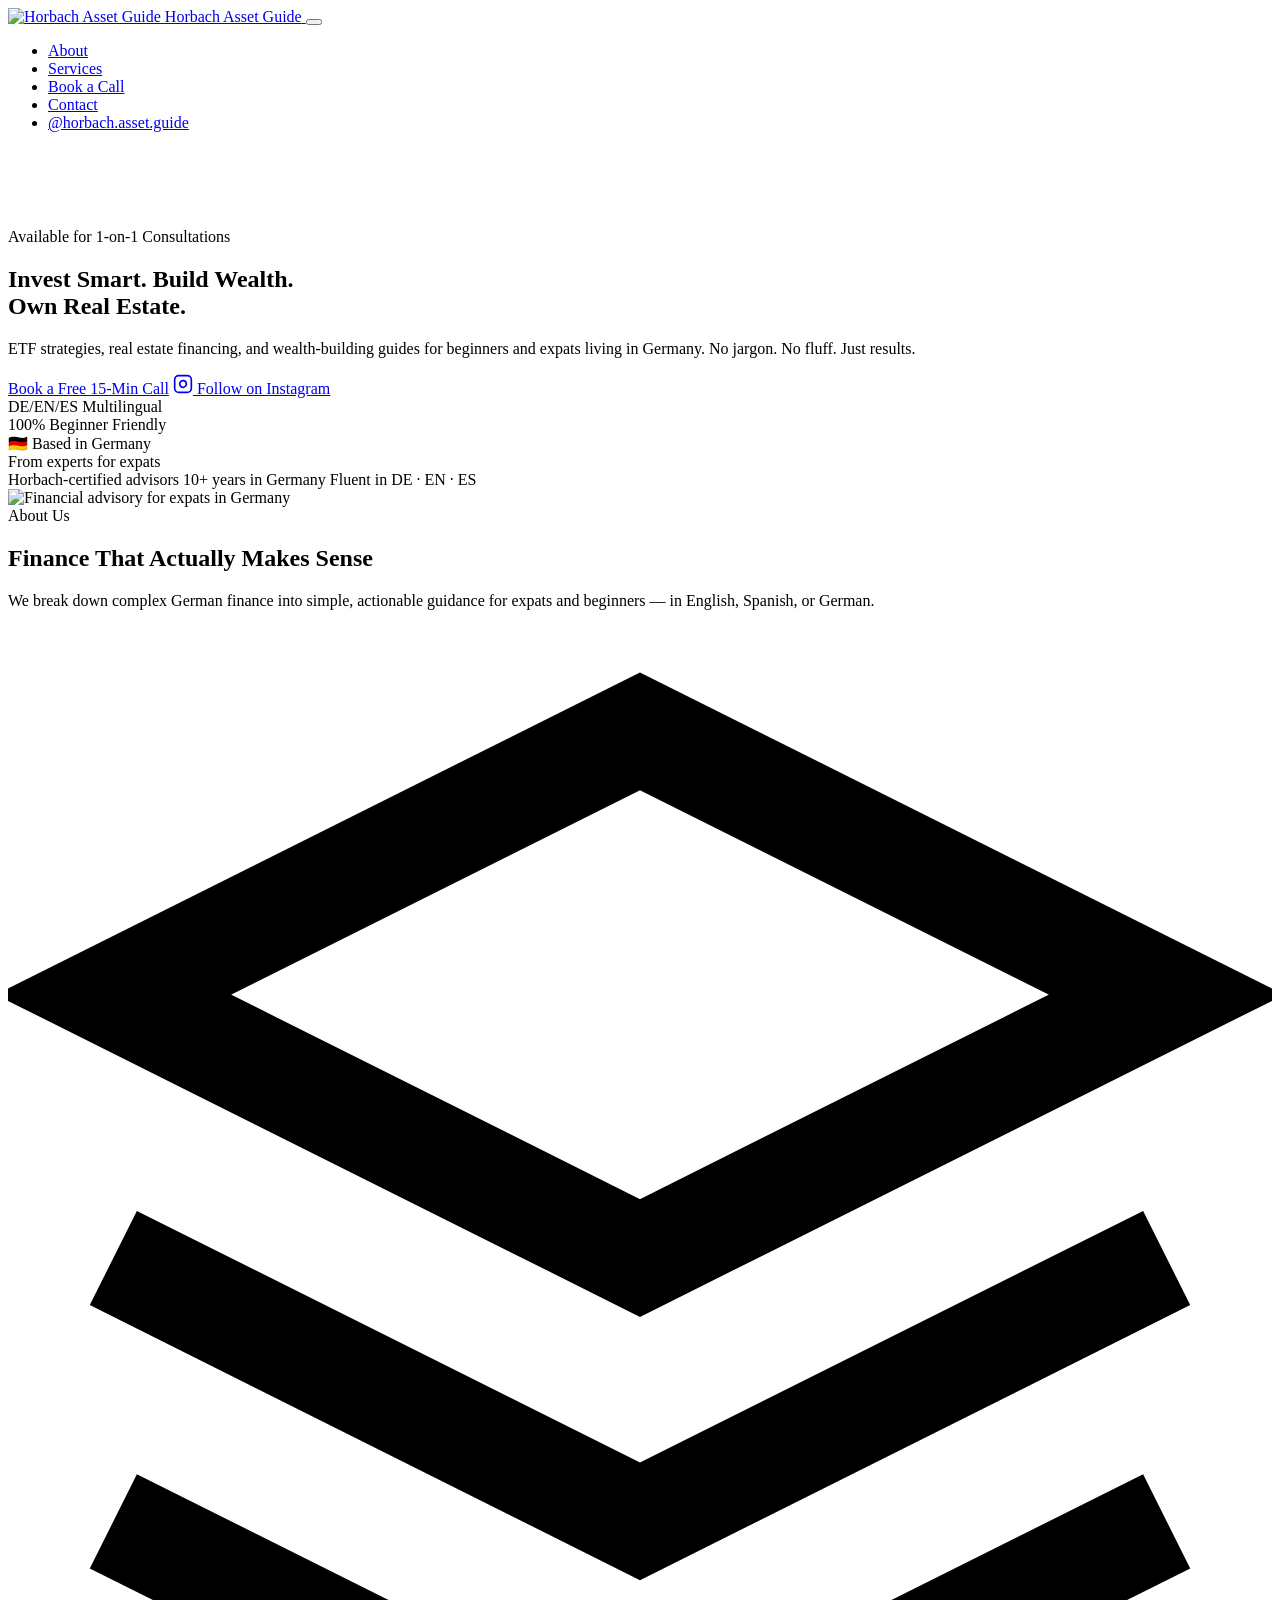
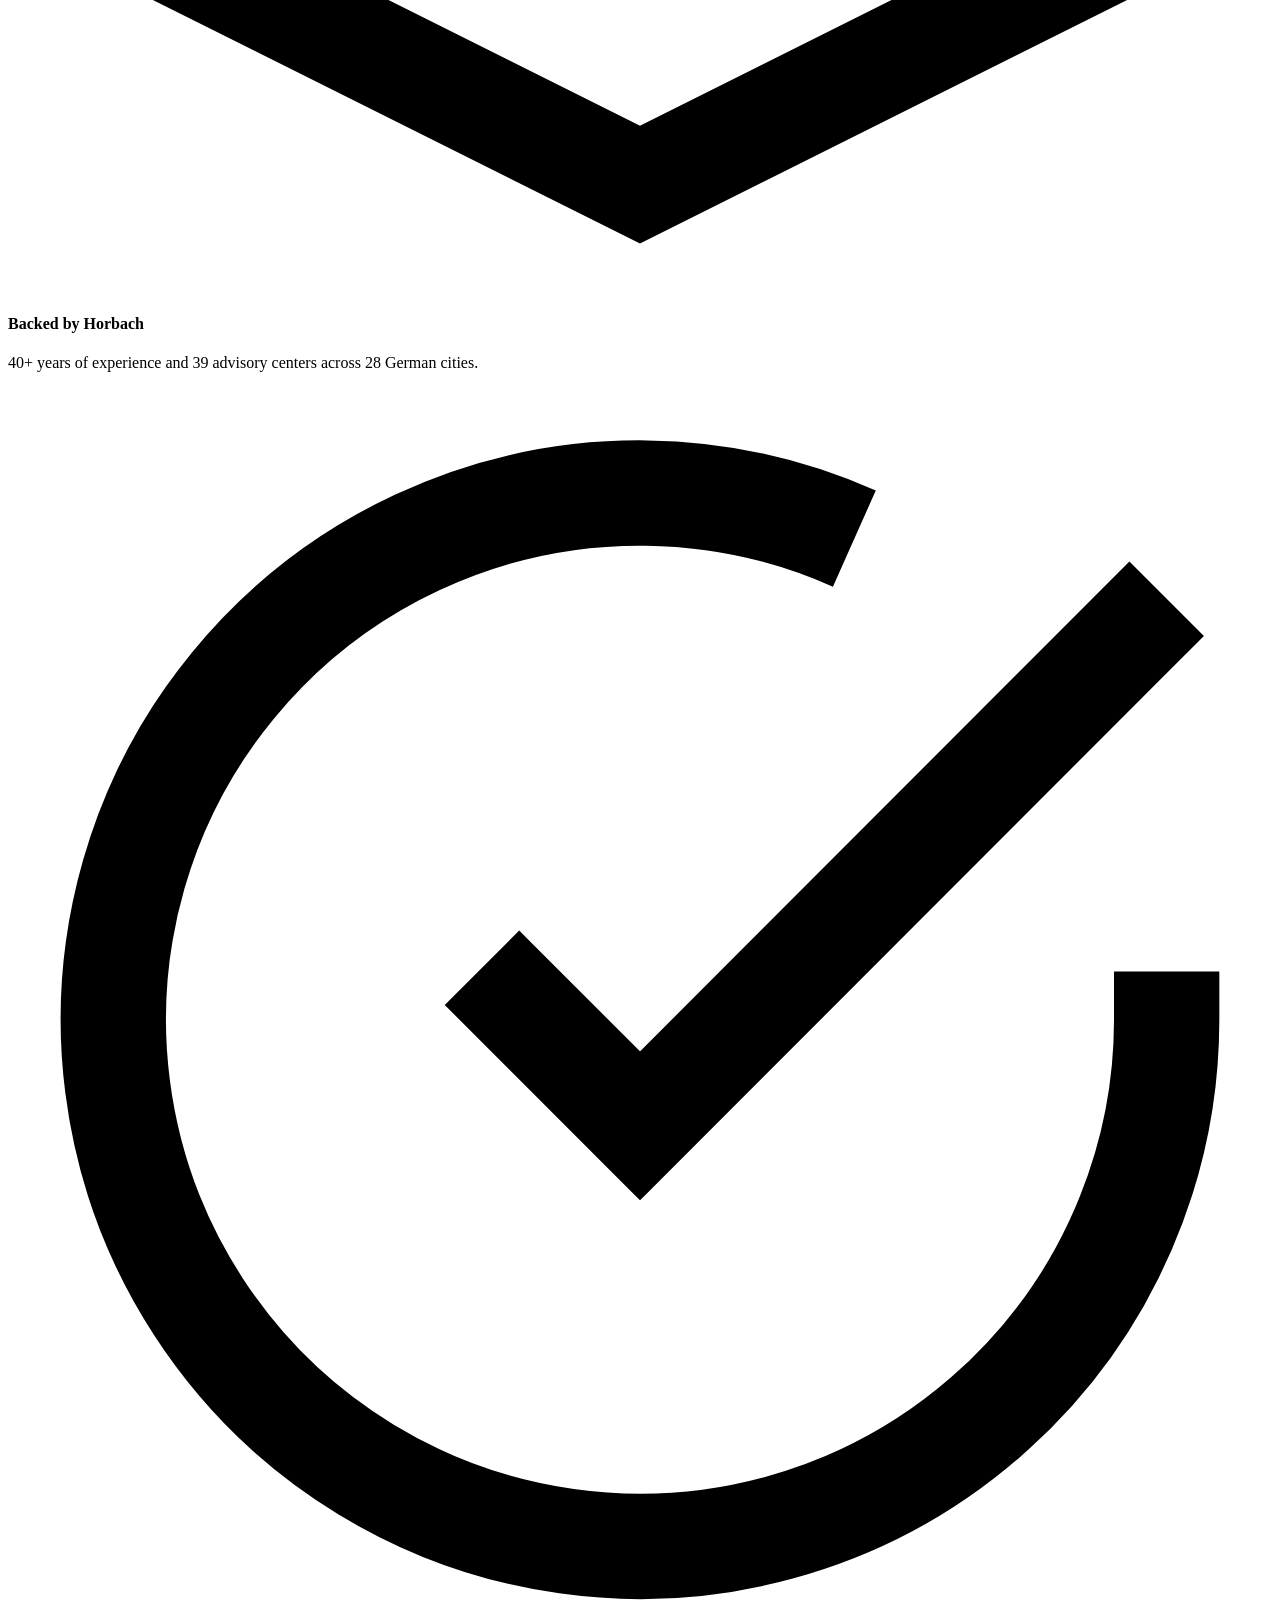
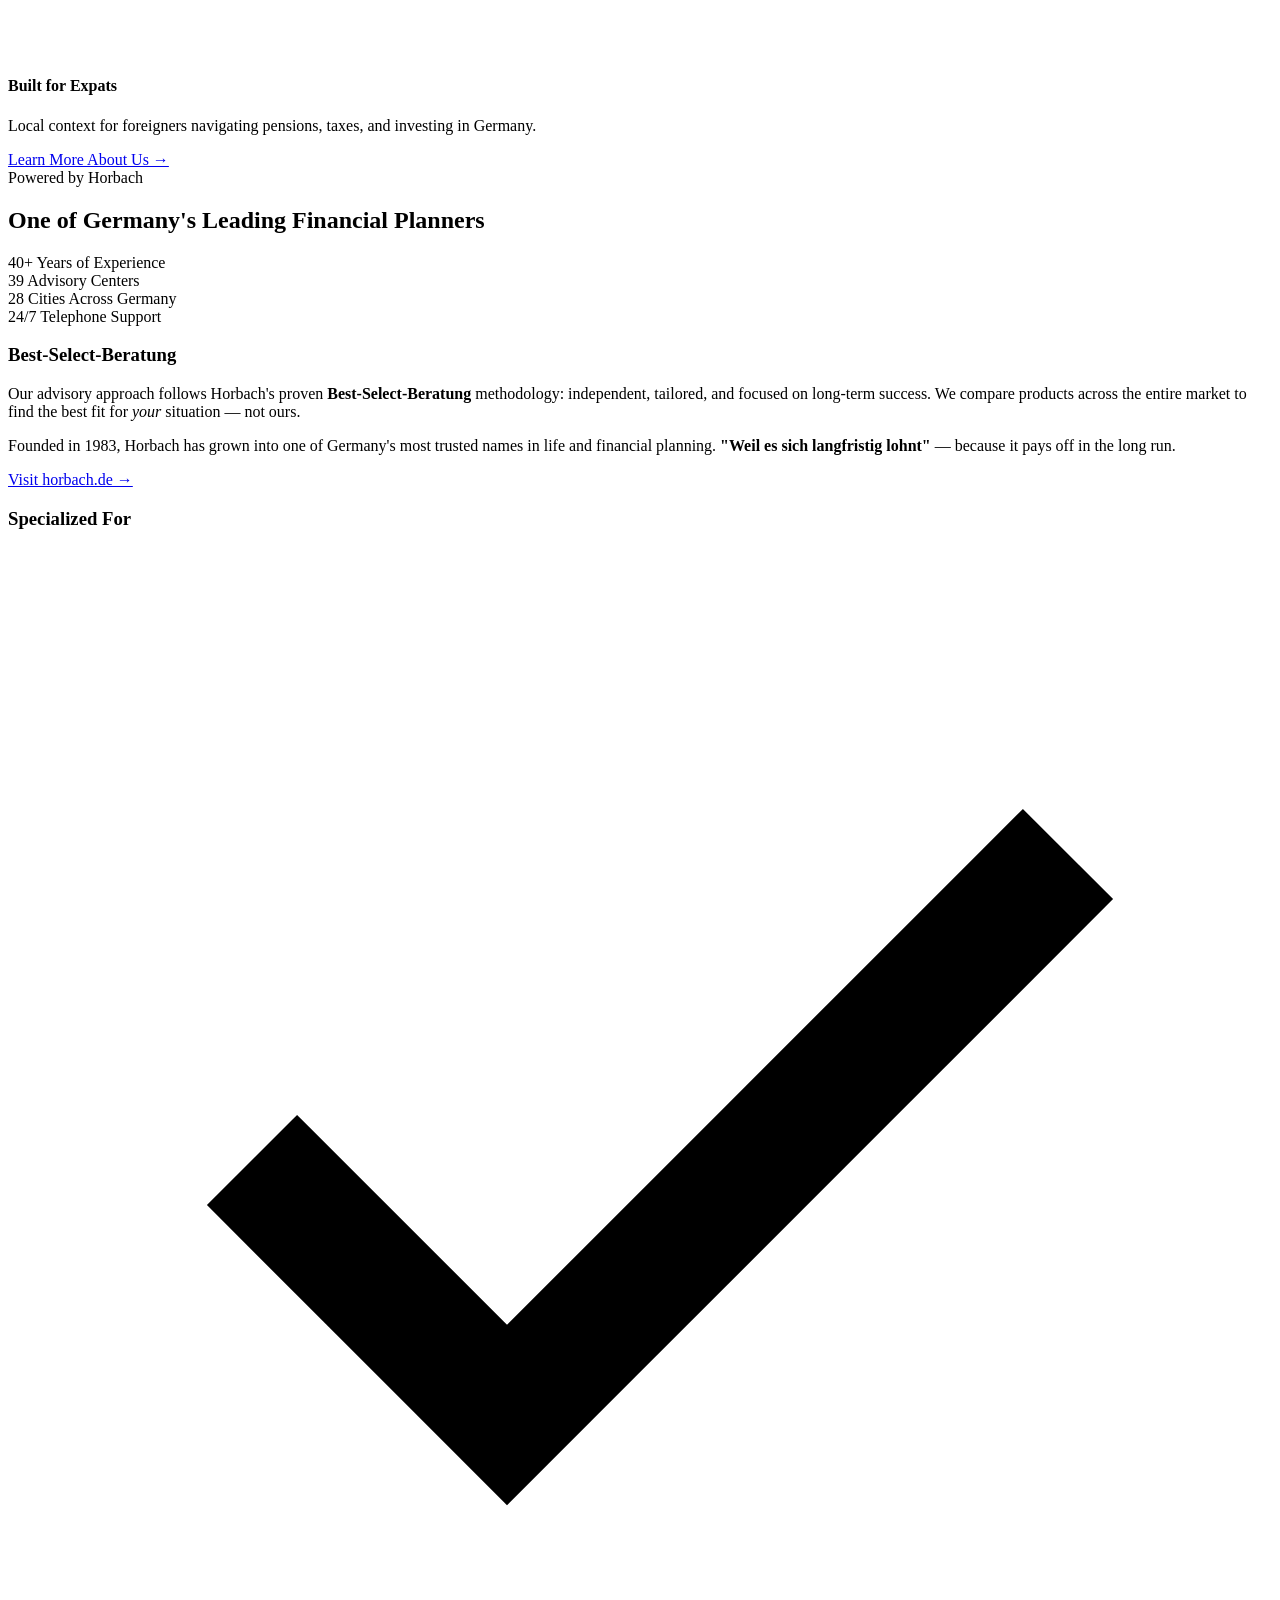
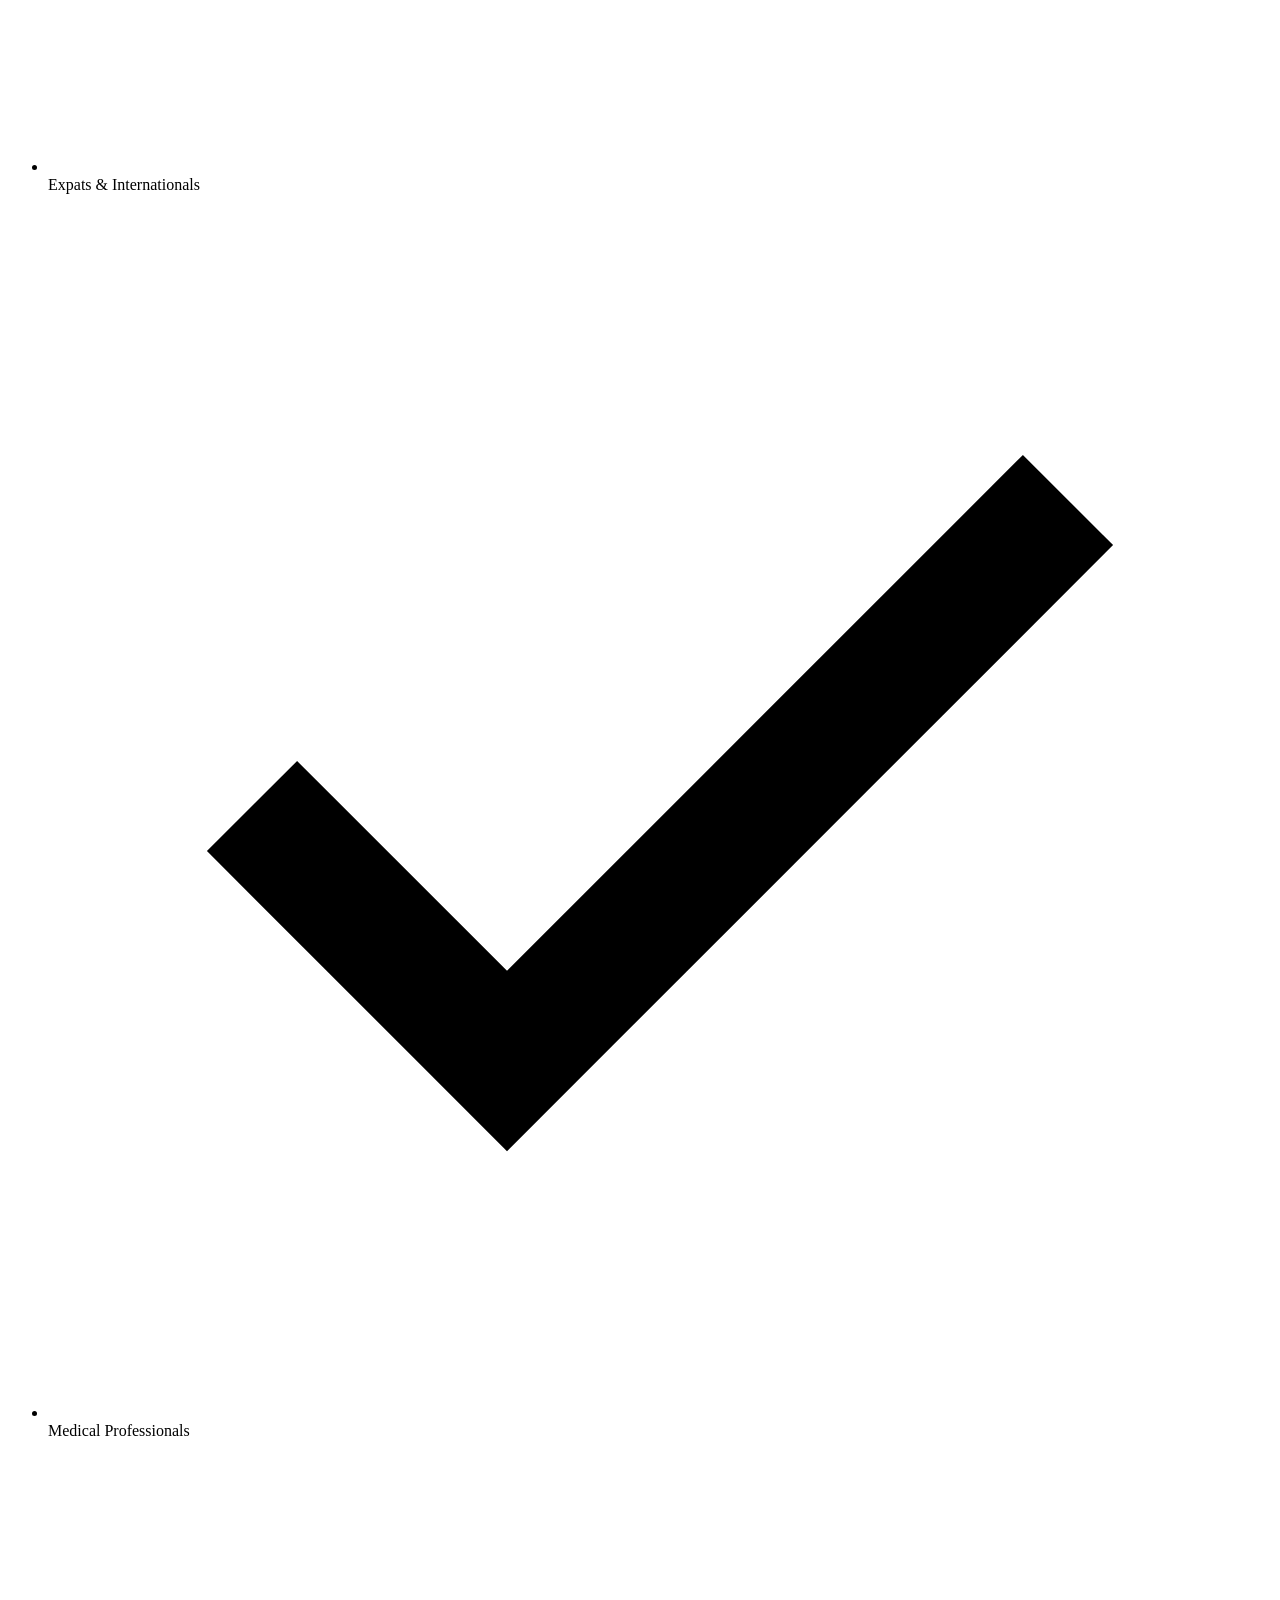
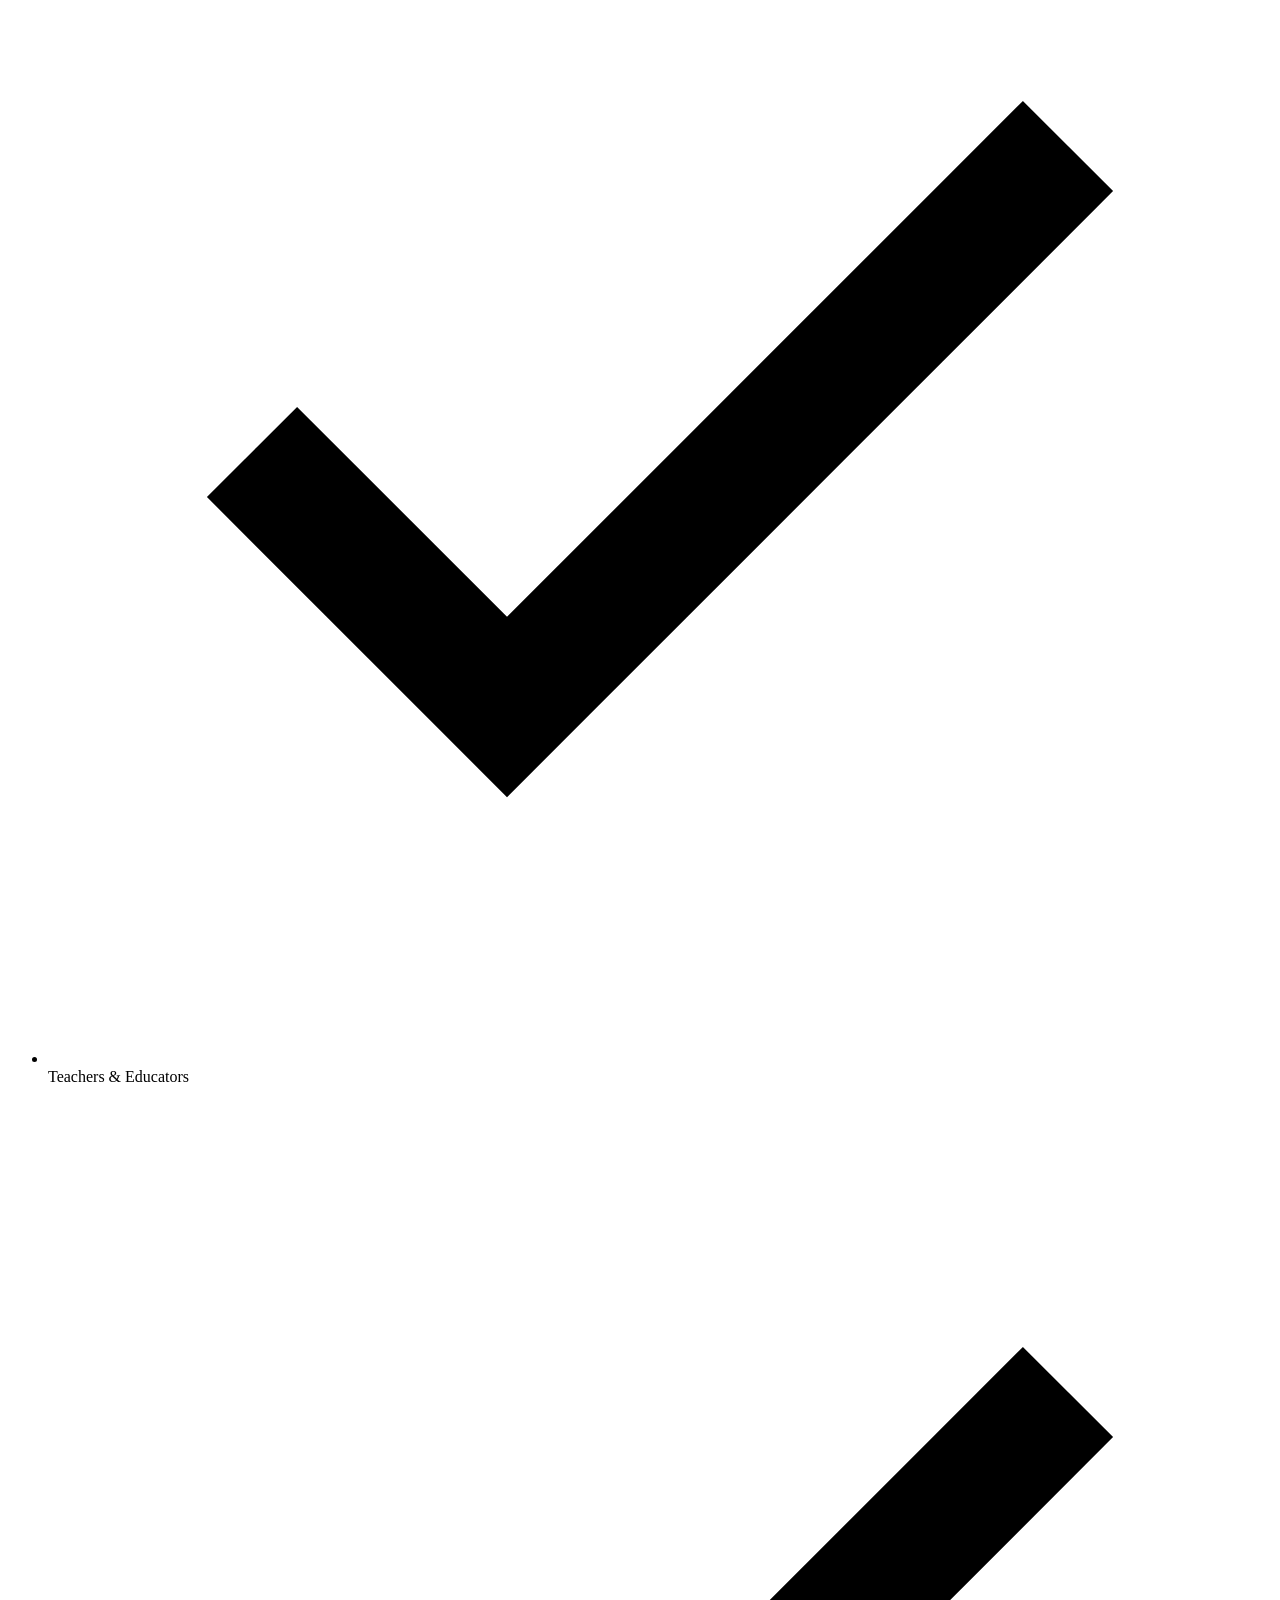
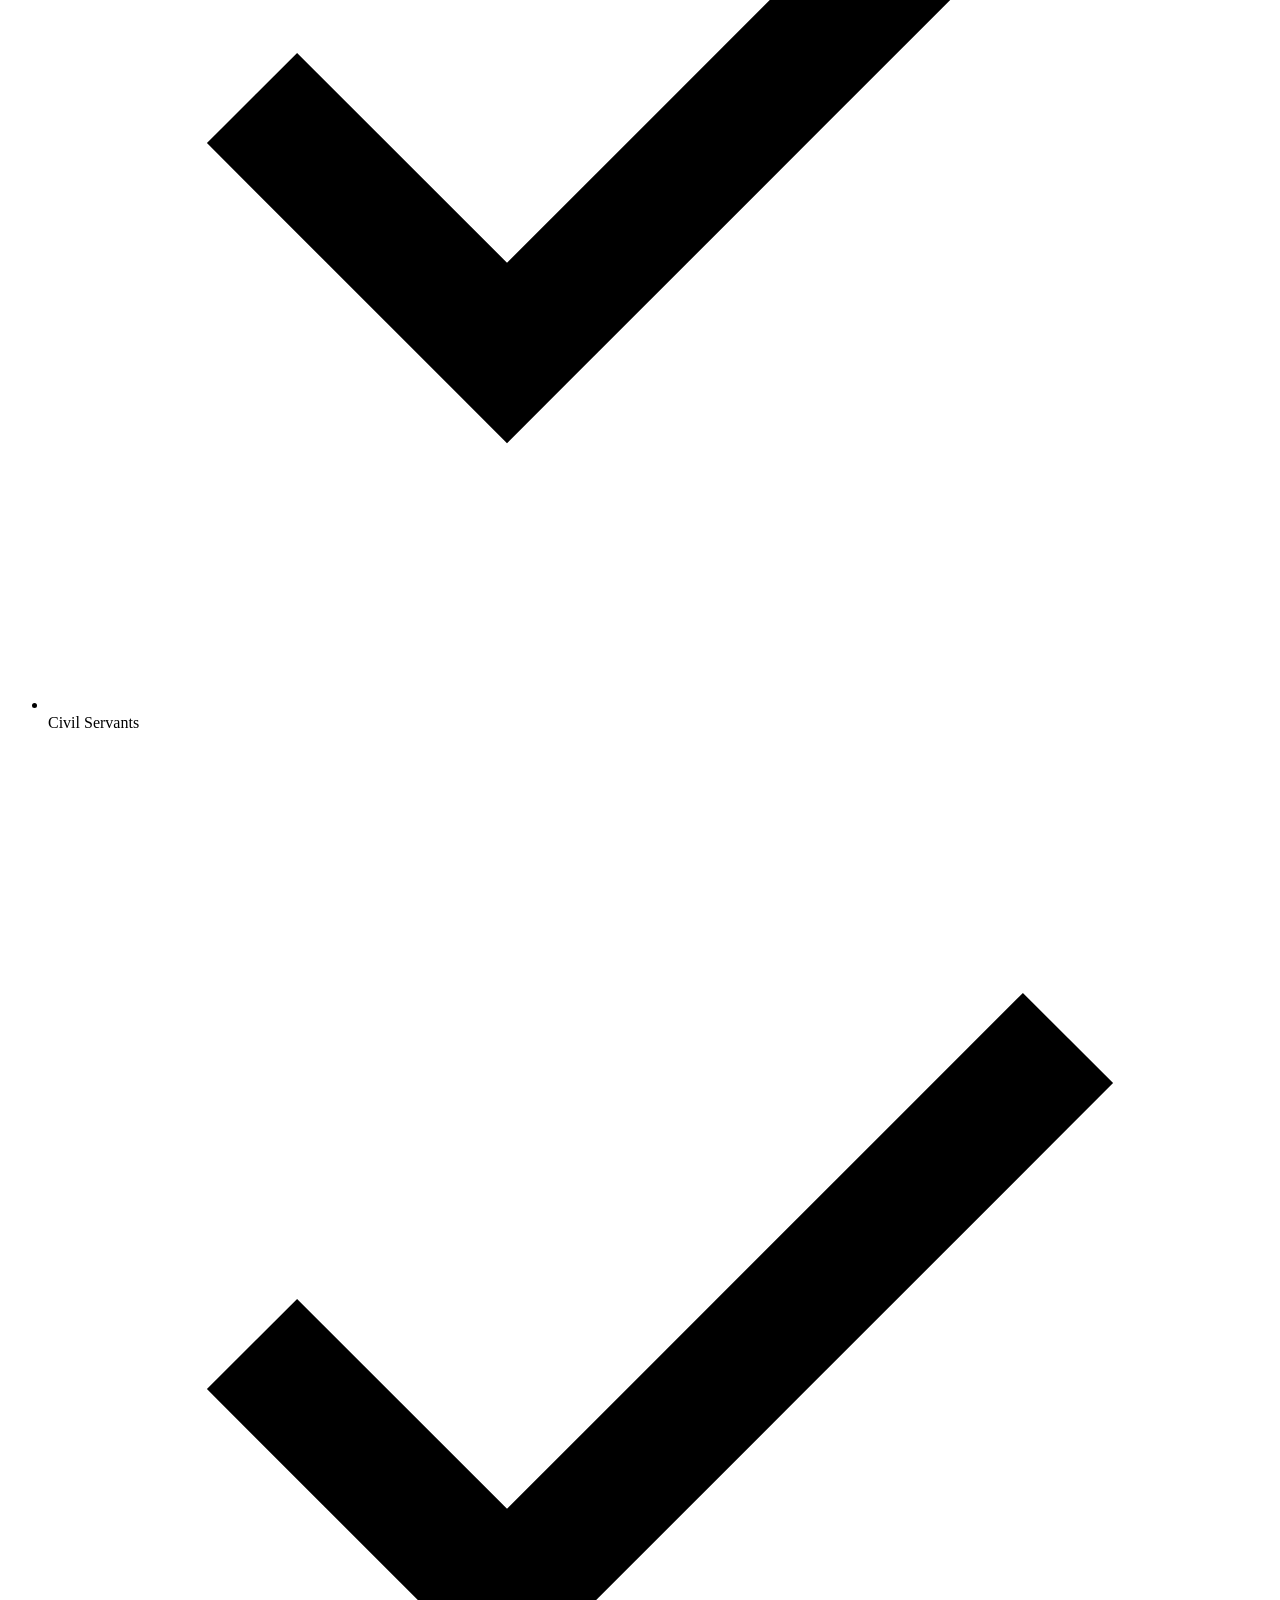
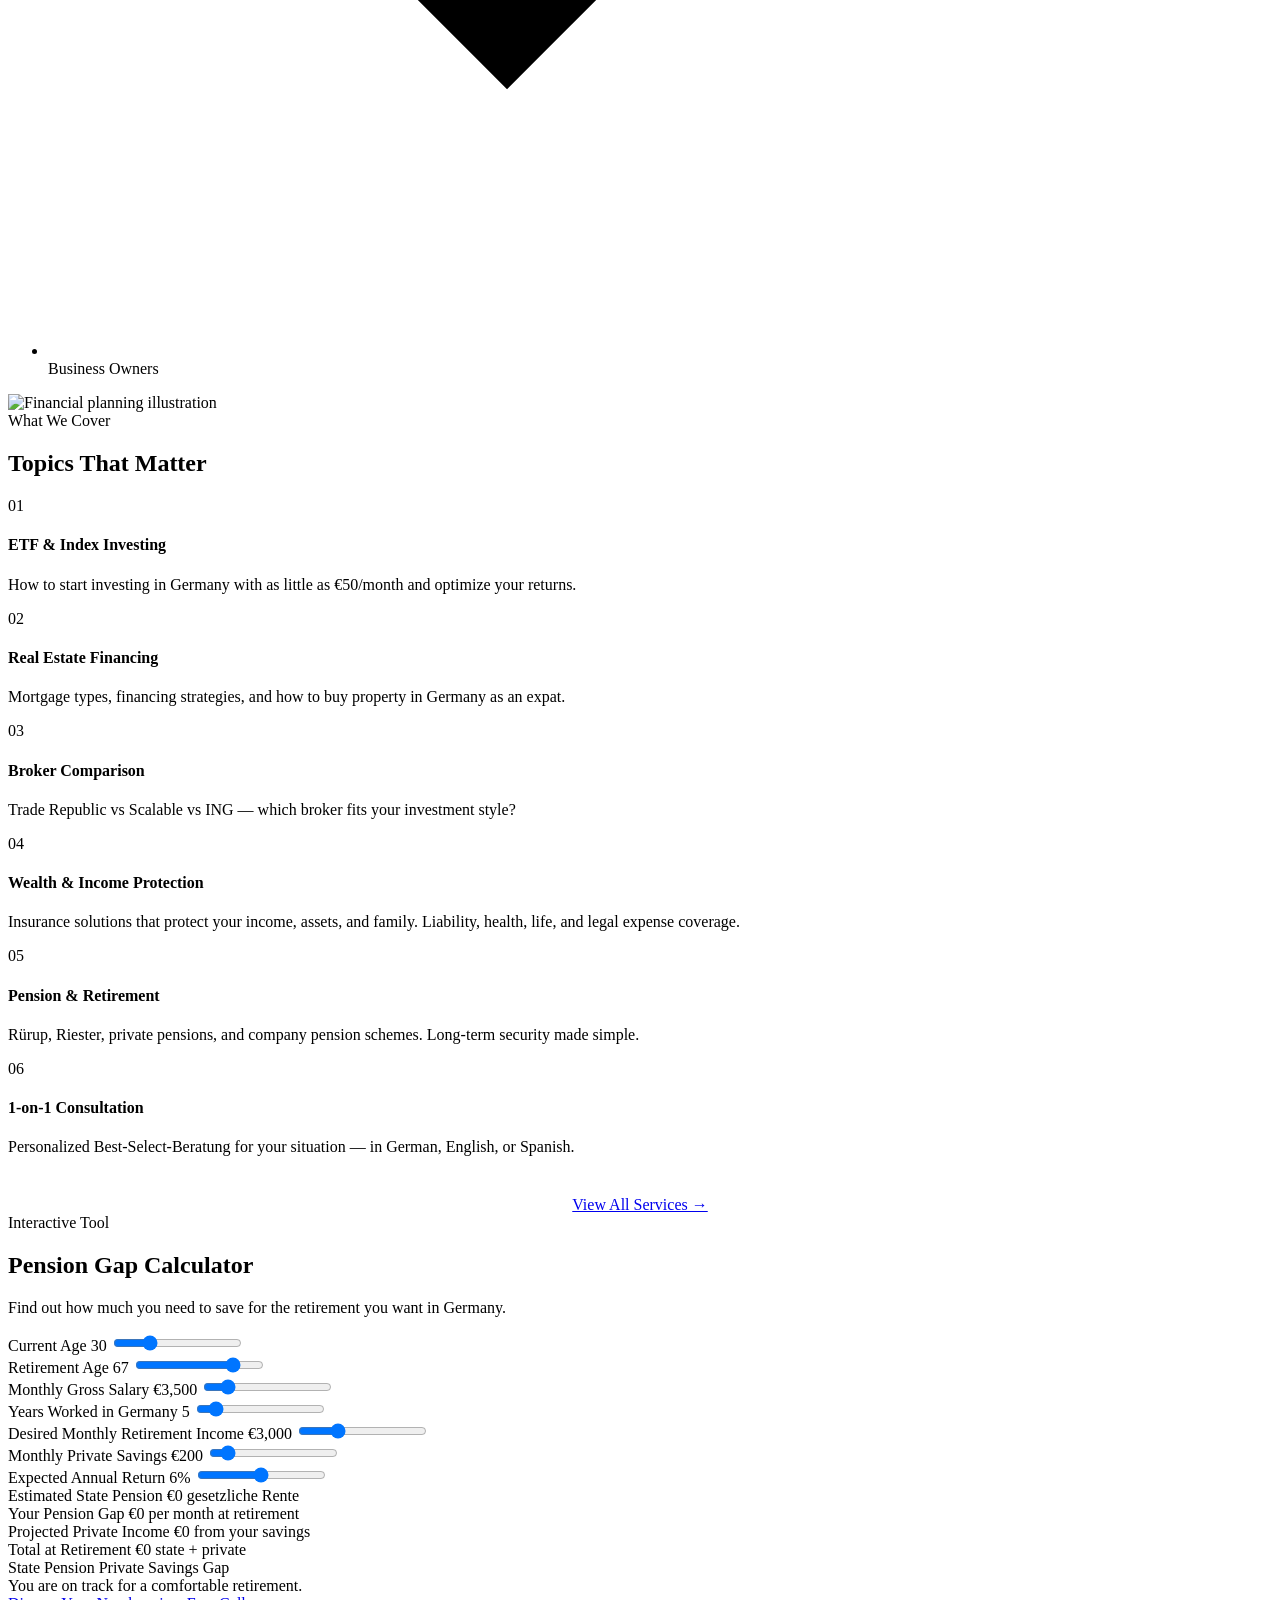
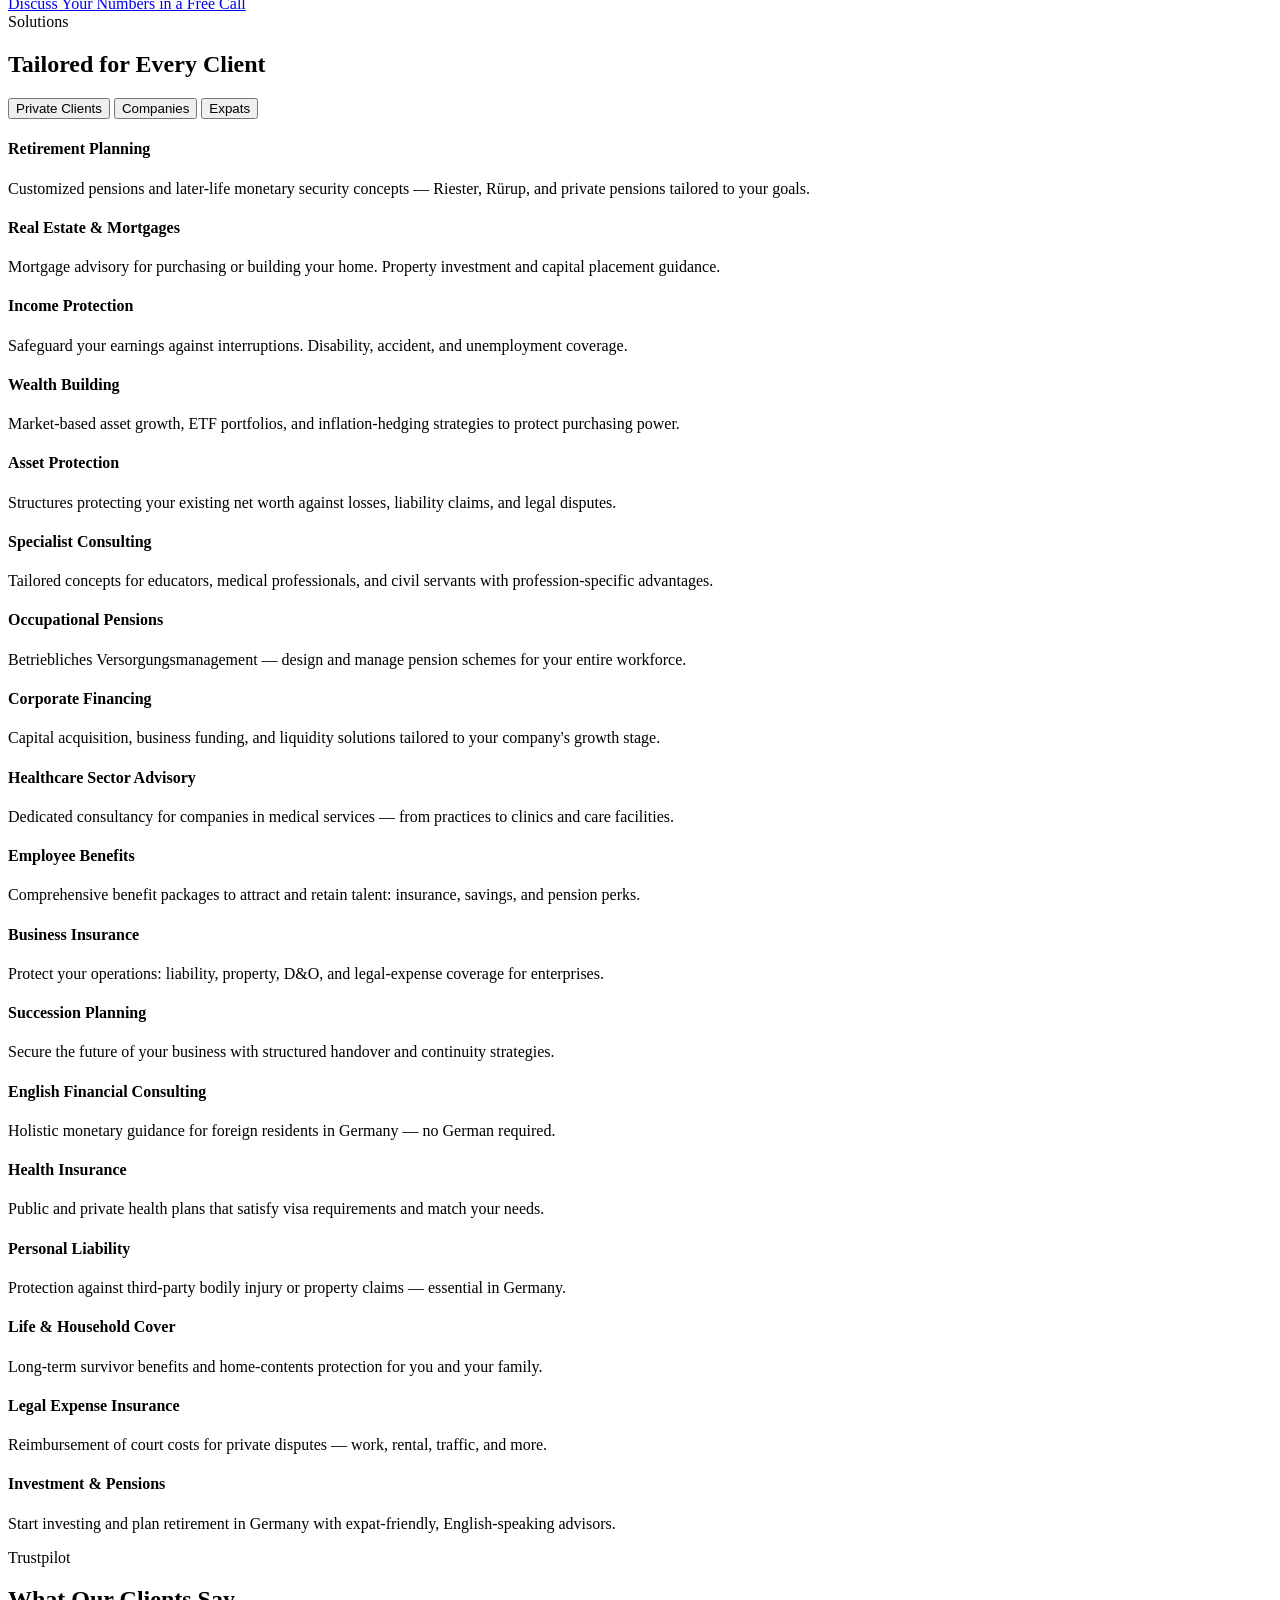
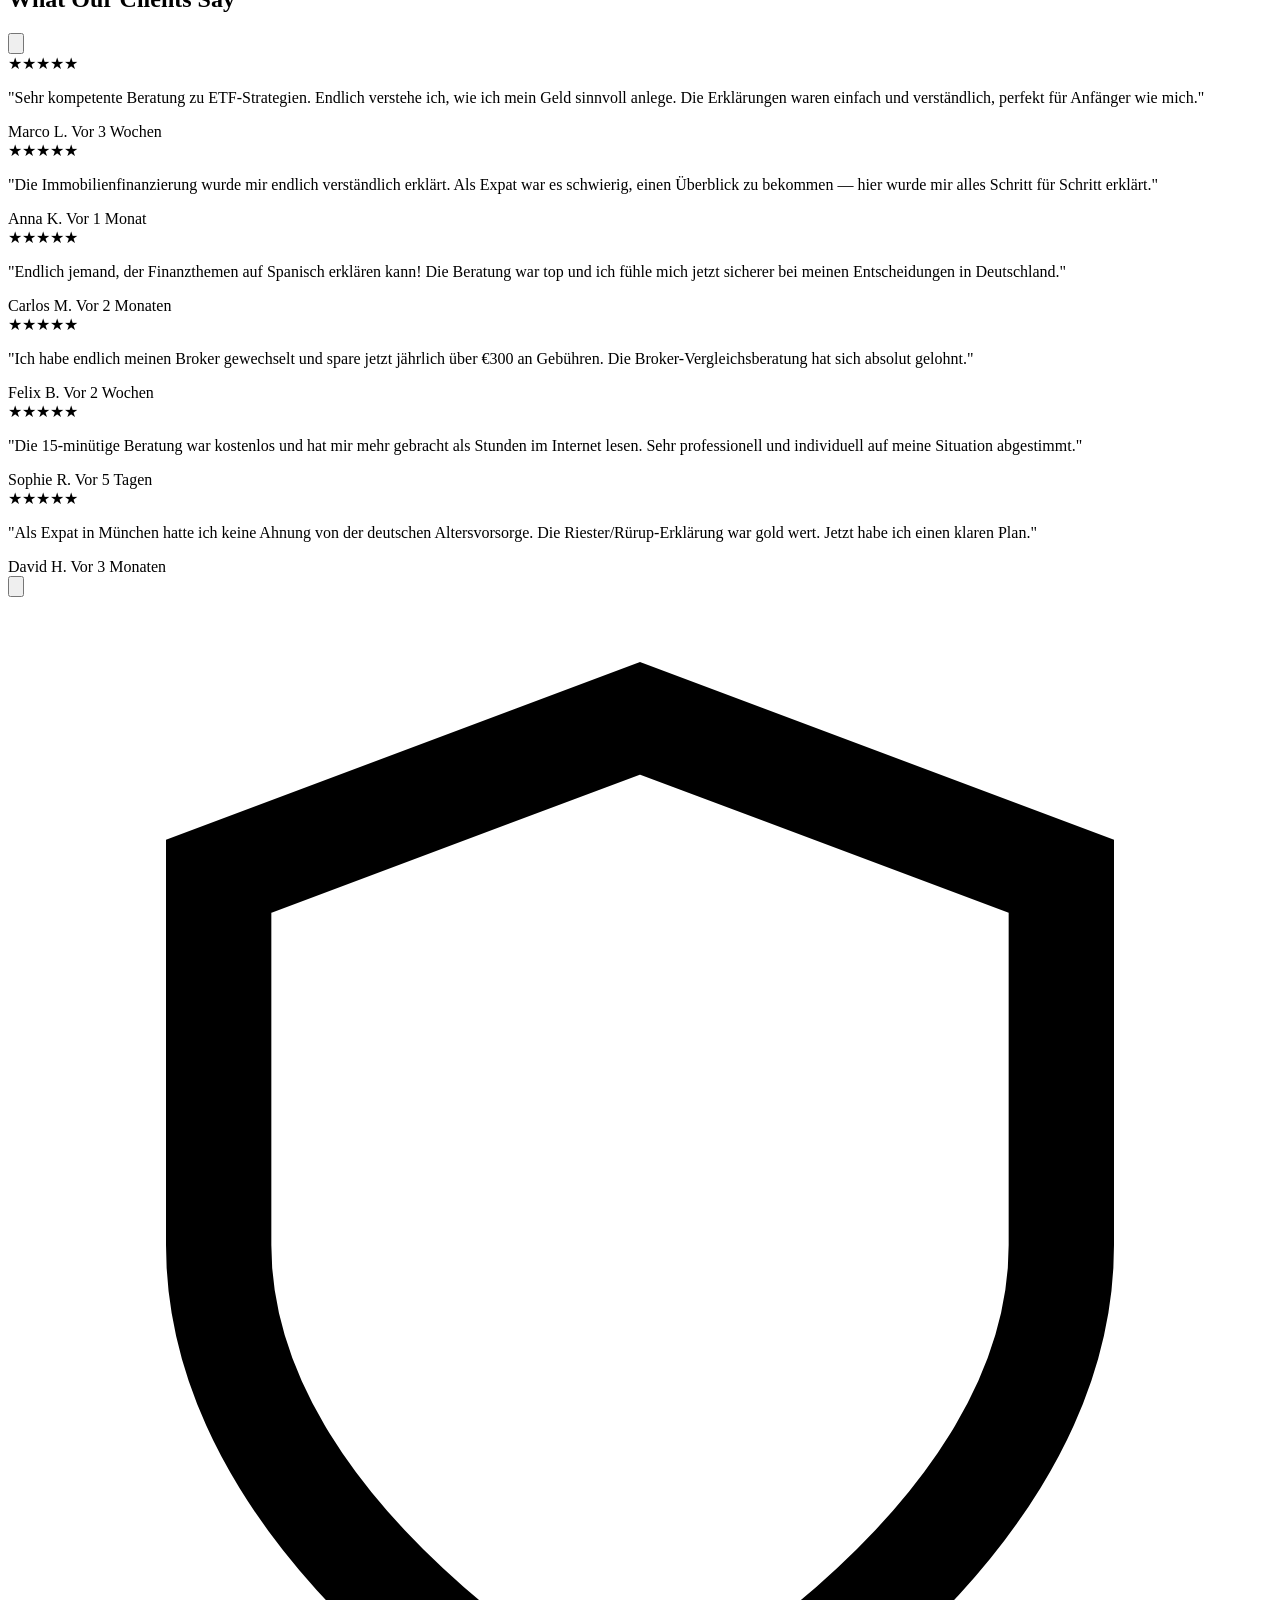
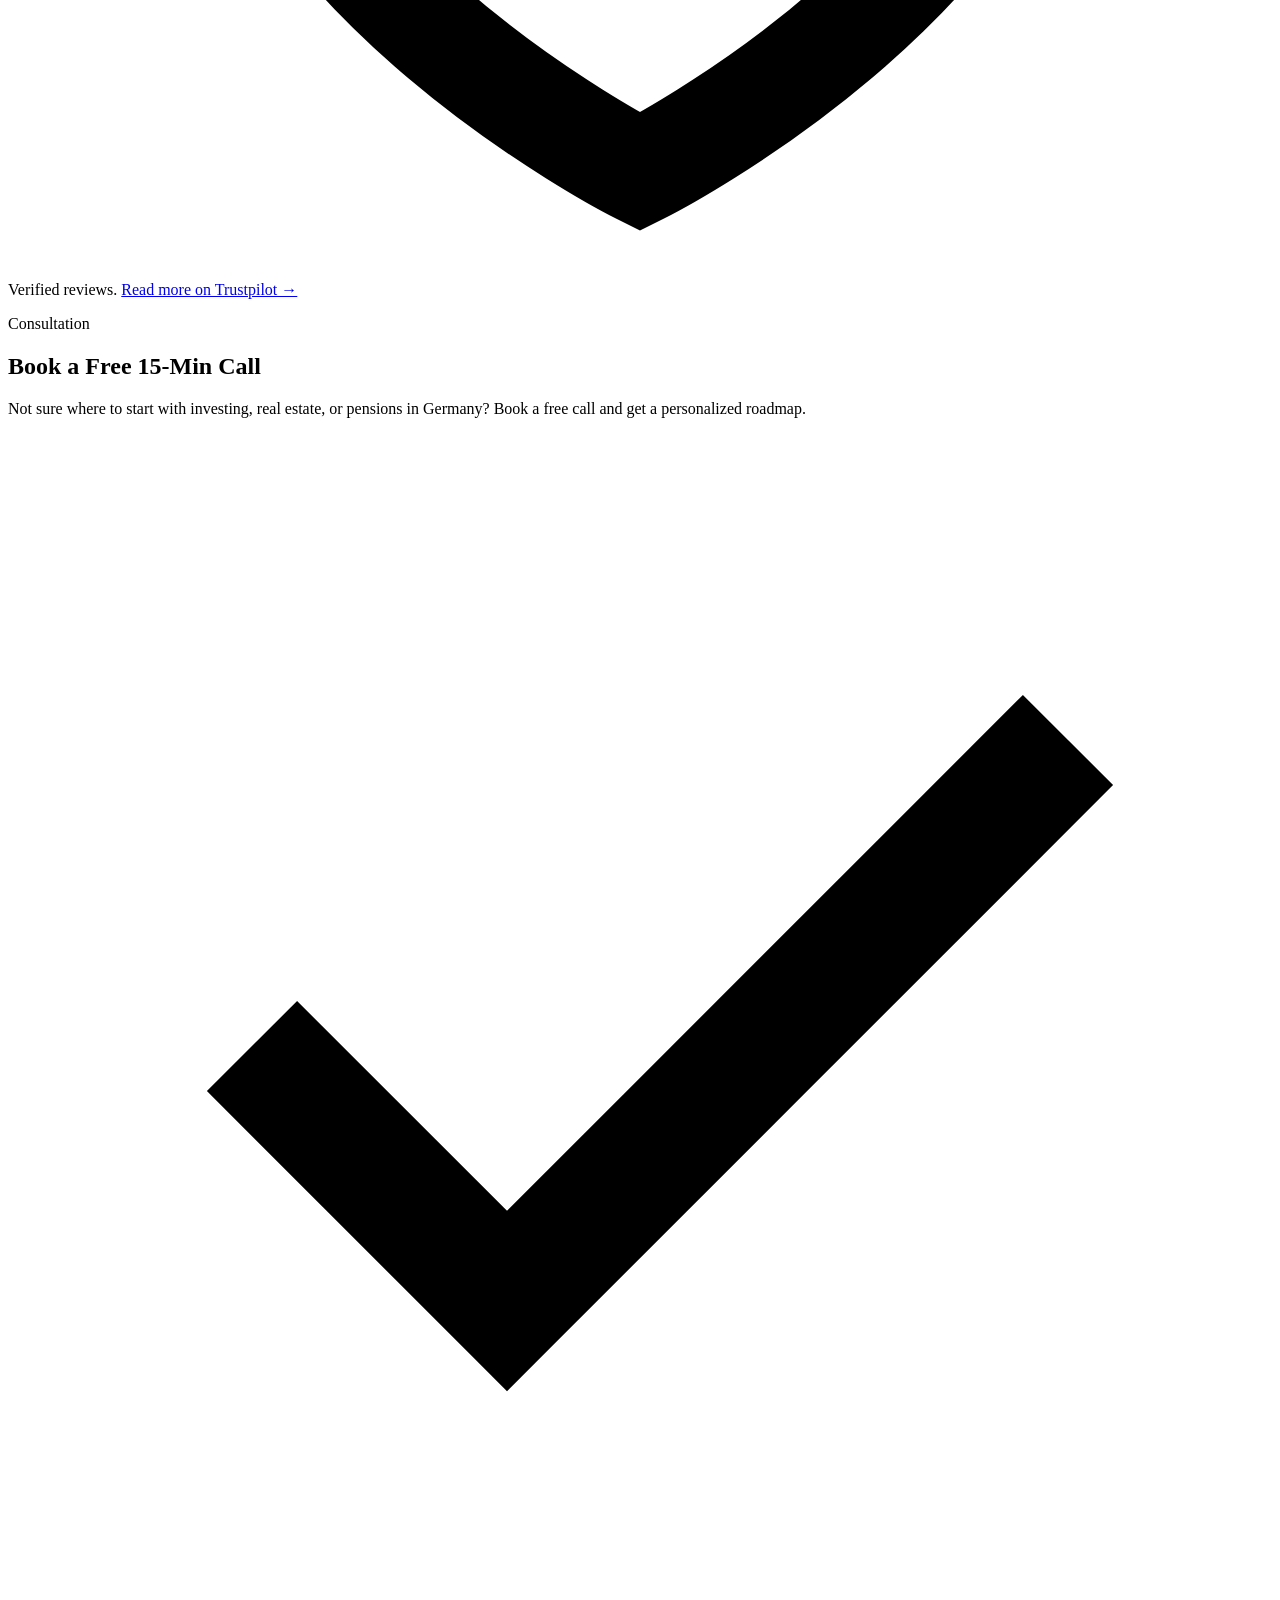
==== index.html @ ad7e00a2 "Add Google Search Console verification meta tag Co-Authored-By: Claude Opus 4.7 <noreply@anthropic.c" ====
<!DOCTYPE html>
<html lang="en">
<head>
    <meta charset="UTF-8">
    <meta name="viewport" content="width=device-width, initial-scale=1.0">
    <title>Horbach Asset Guide — Smart Finance for Expats in Germany</title>
    <meta name="description" content="ETF investing, real estate financing, and wealth building for beginners and expats in Germany. Follow @horbach.asset.guide on Instagram.">
    <meta name="google-site-verification" content="Zt8kyW2O_lMLTM7zL164JAg1hlGTjxsIK2rzgvYcwA0" />
    <link rel="icon" type="image/png" href="logo.png">
    <link rel="preconnect" href="https://fonts.googleapis.com">
    <link rel="preconnect" href="https://fonts.gstatic.com" crossorigin>
    <link href="https://fonts.googleapis.com/css2?family=Inter:wght@300;400;500;600;700;800&family=Space+Grotesk:wght@400;500;600;700&display=swap" rel="stylesheet">
    <link rel="stylesheet" href="styles.css">
</head>
<body>
    <!-- Navigation -->
    <nav class="navbar">
        <div class="container nav-container">
            <a href="#" class="logo">
                <img src="logo.png" alt="Horbach Asset Guide" class="logo-img">
                <span class="logo-text">Horbach Asset Guide</span>
            </a>
            <button class="mobile-menu-btn" aria-label="Toggle menu">
                <span></span>
                <span></span>
                <span></span>
            </button>
            <ul class="nav-links">
                <li><a href="about.html">About</a></li>
                <li><a href="services.html">Services</a></li>
                <li><a href="#book">Book a Call</a></li>
                <li><a href="#contact">Contact</a></li>
                <li><a href="https://instagram.com/horbach.asset.guide" target="_blank" class="nav-ig">@horbach.asset.guide</a></li>
            </ul>
        </div>
    </nav>

    <!-- Hero Section -->
    <section class="hero">
        <div class="hero-bg"></div>
        <div class="hero-deco">
            <div class="deco-ring" style="top:15%;left:8%;"></div>
            <div class="deco-ring" style="bottom:20%;right:5%;width:80px;height:80px;"></div>
            <div class="deco-dot" style="top:25%;left:12%;"></div>
            <div class="deco-dot" style="top:35%;right:15%;"></div>
            <div class="deco-dot" style="bottom:30%;left:20%;"></div>
            <div class="deco-dot" style="bottom:40%;right:25%;"></div>
            <div class="deco-dot" style="top:60%;left:5%;"></div>
        </div>
        <div class="container hero-content">
            <div class="hero-badge">
                <span class="badge-dot"></span>
                Available for 1-on-1 Consultations
            </div>
            <h1 class="hero-title">
                Invest Smart. Build Wealth.<br>
                <span class="gradient-text">Own Real Estate.</span>
            </h1>
            <p class="hero-subtitle">
                ETF strategies, real estate financing, and wealth-building guides for beginners
                and expats living in Germany. No jargon. No fluff. Just results.
            </p>
            <div class="hero-cta">
                <a href="#book" class="btn btn-outline btn-white">Book a Free 15-Min Call</a>
                <a href="https://instagram.com/horbach.asset.guide" target="_blank" class="btn btn-outline btn-white">
                    <svg width="20" height="20" viewBox="0 0 24 24" fill="none" stroke="currentColor" stroke-width="2">
                        <rect x="2" y="2" width="20" height="20" rx="5" ry="5"/>
                        <path d="M16 11.37A4 4 0 1 1 12.63 8 4 4 0 0 1 16 11.37z"/>
                        <line x1="17.5" y1="6.5" x2="17.51" y2="6.5"/>
                    </svg>
                    Follow on Instagram
                </a>
            </div>
            <div class="hero-stats">
                <div class="stat">
                    <span class="stat-number">DE/EN/ES</span>
                    <span class="stat-label">Multilingual</span>
                </div>
                <div class="stat">
                    <span class="stat-number">100%</span>
                    <span class="stat-label">Beginner Friendly</span>
                </div>
                <div class="stat">
                    <span class="stat-number">🇩🇪</span>
                    <span class="stat-label">Based in Germany</span>
                </div>
            </div>
        </div>
    </section>

    <!-- Expert Trust Bar -->
    <section class="expert-bar">
        <div class="container">
            <div class="expert-bar-inner">
                <span class="expert-bar-tag">From experts for expats</span>
                <div class="expert-bar-divider"></div>
                <div class="expert-bar-items">
                    <span>Horbach-certified advisors</span>
                    <span>10+ years in Germany</span>
                    <span>Fluent in DE · EN · ES</span>
                </div>
            </div>
        </div>
    </section>

    <!-- About Section -->
    <section id="about" class="about">
        <div class="container">
            <div class="about-split">
                <div class="about-image-wrap">
                    <img src="about.png" alt="Financial advisory for expats in Germany">
                </div>
                <div class="about-content">
                    <div class="about-header">
                        <span class="section-tag">About Us</span>
                        <h2 class="section-title">Finance That Actually Makes Sense</h2>
                        <div class="deco-line"></div>
                        <p class="about-lead">We break down complex German finance into simple, actionable guidance for expats and beginners — in English, Spanish, or German.</p>
                    </div>
                    <div class="about-points">
                        <div class="about-point">
                            <div class="about-point-icon">
                                <svg viewBox="0 0 24 24" fill="none" stroke="currentColor" stroke-width="2">
                                    <path d="M12 2L2 7l10 5 10-5-10-5z"/>
                                    <path d="M2 17l10 5 10-5"/>
                                    <path d="M2 12l10 5 10-5"/>
                                </svg>
                            </div>
                            <div class="about-point-body">
                                <h4>Backed by Horbach</h4>
                                <p>40+ years of experience and 39 advisory centers across 28 German cities.</p>
                            </div>
                        </div>
                        <div class="about-point">
                            <div class="about-point-icon">
                                <svg viewBox="0 0 24 24" fill="none" stroke="currentColor" stroke-width="2">
                                    <path d="M22 11.08V12a10 10 0 1 1-5.93-9.14"/>
                                    <polyline points="22 4 12 14.01 9 11.01"/>
                                </svg>
                            </div>
                            <div class="about-point-body">
                                <h4>Built for Expats</h4>
                                <p>Local context for foreigners navigating pensions, taxes, and investing in Germany.</p>
                            </div>
                        </div>
                    </div>
                    <a href="about.html" class="btn btn-outline" style="margin-top:2px;">Learn More About Us →</a>
                </div>
            </div>
        </div>
    </section>

    <!-- Horbach Credibility Section -->
    <section class="horbach-cred">
        <div class="container">
            <div class="cred-header">
                <span class="section-tag">Powered by Horbach</span>
                <h2 class="section-title">One of Germany's Leading Financial Planners</h2>
                <div class="deco-line"></div>
            </div>
            <div class="cred-stats">
                <div class="cred-stat">
                    <span class="cred-number">40+</span>
                    <span class="cred-label">Years of Experience</span>
                </div>
                <div class="cred-stat">
                    <span class="cred-number">39</span>
                    <span class="cred-label">Advisory Centers</span>
                </div>
                <div class="cred-stat">
                    <span class="cred-number">28</span>
                    <span class="cred-label">Cities Across Germany</span>
                </div>
                <div class="cred-stat">
                    <span class="cred-number">24/7</span>
                    <span class="cred-label">Telephone Support</span>
                </div>
            </div>
            <div class="cred-body">
                <div class="cred-left">
                    <h3>Best-Select-Beratung</h3>
                    <p>Our advisory approach follows Horbach's proven <strong>Best-Select-Beratung</strong> methodology: independent, tailored, and focused on long-term success. We compare products across the entire market to find the best fit for <em>your</em> situation — not ours.</p>
                    <p>Founded in 1983, Horbach has grown into one of Germany's most trusted names in life and financial planning. <strong>"Weil es sich langfristig lohnt"</strong> — because it pays off in the long run.</p>
                    <a href="https://www.horbach.de" target="_blank" class="btn btn-outline">Visit horbach.de →</a>
                </div>
                <div class="cred-right">
                    <h3>Specialized For</h3>
                    <ul class="cred-list">
                        <li>
                            <svg viewBox="0 0 24 24" fill="none" stroke="currentColor" stroke-width="2.5"><polyline points="20 6 9 17 4 12"/></svg>
                            Expats &amp; Internationals
                        </li>
                        <li>
                            <svg viewBox="0 0 24 24" fill="none" stroke="currentColor" stroke-width="2.5"><polyline points="20 6 9 17 4 12"/></svg>
                            Medical Professionals
                        </li>
                        <li>
                            <svg viewBox="0 0 24 24" fill="none" stroke="currentColor" stroke-width="2.5"><polyline points="20 6 9 17 4 12"/></svg>
                            Teachers &amp; Educators
                        </li>
                        <li>
                            <svg viewBox="0 0 24 24" fill="none" stroke="currentColor" stroke-width="2.5"><polyline points="20 6 9 17 4 12"/></svg>
                            Civil Servants
                        </li>
                        <li>
                            <svg viewBox="0 0 24 24" fill="none" stroke="currentColor" stroke-width="2.5"><polyline points="20 6 9 17 4 12"/></svg>
                            Business Owners
                        </li>
                    </ul>
                </div>
                <div class="cred-visual">
                    <img src="advisor.png" alt="Financial planning illustration">
                </div>
            </div>
        </div>
    </section>

    <!-- Services Section -->
    <section id="services" class="services">
        <div class="container">
            <div class="section-header">
                <span class="section-tag">What We Cover</span>
                <h2 class="section-title">Topics That Matter</h2>
                <div class="deco-line"></div>
            </div>
            <div class="services-grid">
                <div class="service-item" style="grid-column:1; grid-row:1;">
                    <span class="service-num">01</span>
                    <h4>ETF &amp; Index Investing</h4>
                    <p>How to start investing in Germany with as little as €50/month and optimize your returns.</p>
                </div>
                <div class="service-item" style="grid-column:2; grid-row:1;">
                    <span class="service-num">02</span>
                    <h4>Real Estate Financing</h4>
                    <p>Mortgage types, financing strategies, and how to buy property in Germany as an expat.</p>
                </div>
                <div class="service-item" style="grid-column:3; grid-row:1;">
                    <span class="service-num">03</span>
                    <h4>Broker Comparison</h4>
                    <p>Trade Republic vs Scalable vs ING — which broker fits your investment style?</p>
                </div>
                <div class="service-item" style="grid-column:2; grid-row:2;">
                    <span class="service-num">04</span>
                    <h4>Wealth &amp; Income Protection</h4>
                    <p>Insurance solutions that protect your income, assets, and family. Liability, health, life, and legal expense coverage.</p>
                </div>
                <div class="service-item" style="grid-column:3; grid-row:2;">
                    <span class="service-num">05</span>
                    <h4>Pension &amp; Retirement</h4>
                    <p>Rürup, Riester, private pensions, and company pension schemes. Long-term security made simple.</p>
                </div>
                <div class="service-item" style="grid-column:1; grid-row:2;">
                    <span class="service-num">06</span>
                    <h4>1-on-1 Consultation</h4>
                    <p>Personalized Best-Select-Beratung for your situation — in German, English, or Spanish.</p>
                </div>
            </div>
            <div style="text-align:center; margin-top: 40px;">
                <a href="services.html" class="btn btn-outline">View All Services →</a>
            </div>
        </div>
    </section>

    <!-- Retirement Calculator Section -->
    <section id="calculator" class="calculator">
        <div class="container">
            <div class="section-header">
                <span class="section-tag">Interactive Tool</span>
                <h2 class="section-title">Pension Gap Calculator</h2>
                <div class="deco-line"></div>
                <p class="section-subtitle">Find out how much you need to save for the retirement you want in Germany.</p>
            </div>
            <div class="calc-grid">
                <div class="calc-inputs">
                    <div class="calc-group">
                        <label for="calcAge">Current Age <span class="calc-val" id="valAge">30</span></label>
                        <input type="range" id="calcAge" min="18" max="65" value="30" class="calc-slider">
                    </div>
                    <div class="calc-group">
                        <label for="calcRetire">Retirement Age <span class="calc-val" id="valRetire">67</span></label>
                        <input type="range" id="calcRetire" min="55" max="70" value="67" class="calc-slider">
                    </div>
                    <div class="calc-group">
                        <label for="calcSalary">Monthly Gross Salary <span class="calc-val" id="valSalary">€3,500</span></label>
                        <input type="range" id="calcSalary" min="1500" max="15000" step="100" value="3500" class="calc-slider">
                    </div>
                    <div class="calc-group">
                        <label for="calcYears">Years Worked in Germany <span class="calc-val" id="valYears">5</span></label>
                        <input type="range" id="calcYears" min="0" max="45" value="5" class="calc-slider">
                    </div>
                    <div class="calc-group">
                        <label for="calcDesired">Desired Monthly Retirement Income <span class="calc-val" id="valDesired">€3,000</span></label>
                        <input type="range" id="calcDesired" min="1000" max="8000" step="100" value="3000" class="calc-slider">
                    </div>
                    <div class="calc-group">
                        <label for="calcSaving">Monthly Private Savings <span class="calc-val" id="valSaving">€200</span></label>
                        <input type="range" id="calcSaving" min="0" max="2000" step="50" value="200" class="calc-slider">
                    </div>
                    <div class="calc-group">
                        <label for="calcReturn">Expected Annual Return <span class="calc-val" id="valReturn">6%</span></label>
                        <input type="range" id="calcReturn" min="2" max="10" step="0.5" value="6" class="calc-slider">
                    </div>
                </div>
                <div class="calc-results">
                    <div class="calc-result-cards">
                        <div class="calc-card">
                            <span class="calc-card-label">Estimated State Pension</span>
                            <span class="calc-card-value" id="resState">€0</span>
                            <span class="calc-card-note">gesetzliche Rente</span>
                        </div>
                        <div class="calc-card">
                            <span class="calc-card-label">Your Pension Gap</span>
                            <span class="calc-card-value calc-gap" id="resGap">€0</span>
                            <span class="calc-card-note">per month at retirement</span>
                        </div>
                        <div class="calc-card">
                            <span class="calc-card-label">Projected Private Income</span>
                            <span class="calc-card-value calc-good" id="resPrivate">€0</span>
                            <span class="calc-card-note">from your savings</span>
                        </div>
                        <div class="calc-card">
                            <span class="calc-card-label">Total at Retirement</span>
                            <span class="calc-card-value" id="resTotal">€0</span>
                            <span class="calc-card-note">state + private</span>
                        </div>
                    </div>
                    <div class="calc-chart-wrap">
                        <div class="calc-chart-bar">
                            <div class="calc-bar-track">
                                <div class="calc-bar-segment calc-bar-state" id="barState"></div>
                                <div class="calc-bar-segment calc-bar-private" id="barPrivate"></div>
                                <div class="calc-bar-segment calc-bar-gap" id="barGap"></div>
                            </div>
                            <div class="calc-bar-labels">
                                <span><span class="calc-dot calc-dot-state"></span> State Pension</span>
                                <span><span class="calc-dot calc-dot-private"></span> Private Savings</span>
                                <span><span class="calc-dot calc-dot-gap"></span> Gap</span>
                            </div>
                        </div>
                    </div>
                    <div class="calc-insight" id="calcInsight">
                        You are on track for a comfortable retirement.
                    </div>
                    <a href="#book" class="btn btn-primary btn-full">Discuss Your Numbers in a Free Call</a>
                </div>
            </div>
        </div>
    </section>

    <!-- Client Solutions Section -->
    <section id="clients" class="clients">
        <div class="container">
            <div class="section-header">
                <span class="section-tag">Solutions</span>
                <h2 class="section-title">Tailored for Every Client</h2>
                <div class="deco-line"></div>
            </div>
            <div class="clients-tabs">
                <button class="clients-tab active" data-tab="private">Private Clients</button>
                <button class="clients-tab" data-tab="companies">Companies</button>
                <button class="clients-tab" data-tab="expats">Expats</button>
            </div>
            <div class="clients-panels">
                <div class="clients-panel active" data-panel="private">
                    <div class="clients-panel-grid">
                        <div class="clients-panel-card">
                            <h4>Retirement Planning</h4>
                            <p>Customized pensions and later-life monetary security concepts — Riester, Rürup, and private pensions tailored to your goals.</p>
                        </div>
                        <div class="clients-panel-card">
                            <h4>Real Estate &amp; Mortgages</h4>
                            <p>Mortgage advisory for purchasing or building your home. Property investment and capital placement guidance.</p>
                        </div>
                        <div class="clients-panel-card">
                            <h4>Income Protection</h4>
                            <p>Safeguard your earnings against interruptions. Disability, accident, and unemployment coverage.</p>
                        </div>
                        <div class="clients-panel-card">
                            <h4>Wealth Building</h4>
                            <p>Market-based asset growth, ETF portfolios, and inflation-hedging strategies to protect purchasing power.</p>
                        </div>
                        <div class="clients-panel-card">
                            <h4>Asset Protection</h4>
                            <p>Structures protecting your existing net worth against losses, liability claims, and legal disputes.</p>
                        </div>
                        <div class="clients-panel-card">
                            <h4>Specialist Consulting</h4>
                            <p>Tailored concepts for educators, medical professionals, and civil servants with profession-specific advantages.</p>
                        </div>
                    </div>
                </div>
                <div class="clients-panel" data-panel="companies">
                    <div class="clients-panel-grid">
                        <div class="clients-panel-card">
                            <h4>Occupational Pensions</h4>
                            <p>Betriebliches Versorgungsmanagement — design and manage pension schemes for your entire workforce.</p>
                        </div>
                        <div class="clients-panel-card">
                            <h4>Corporate Financing</h4>
                            <p>Capital acquisition, business funding, and liquidity solutions tailored to your company's growth stage.</p>
                        </div>
                        <div class="clients-panel-card">
                            <h4>Healthcare Sector Advisory</h4>
                            <p>Dedicated consultancy for companies in medical services — from practices to clinics and care facilities.</p>
                        </div>
                        <div class="clients-panel-card">
                            <h4>Employee Benefits</h4>
                            <p>Comprehensive benefit packages to attract and retain talent: insurance, savings, and pension perks.</p>
                        </div>
                        <div class="clients-panel-card">
                            <h4>Business Insurance</h4>
                            <p>Protect your operations: liability, property, D&amp;O, and legal-expense coverage for enterprises.</p>
                        </div>
                        <div class="clients-panel-card">
                            <h4>Succession Planning</h4>
                            <p>Secure the future of your business with structured handover and continuity strategies.</p>
                        </div>
                    </div>
                </div>
                <div class="clients-panel" data-panel="expats">
                    <div class="clients-panel-grid">
                        <div class="clients-panel-card">
                            <h4>English Financial Consulting</h4>
                            <p>Holistic monetary guidance for foreign residents in Germany — no German required.</p>
                        </div>
                        <div class="clients-panel-card">
                            <h4>Health Insurance</h4>
                            <p>Public and private health plans that satisfy visa requirements and match your needs.</p>
                        </div>
                        <div class="clients-panel-card">
                            <h4>Personal Liability</h4>
                            <p>Protection against third-party bodily injury or property claims — essential in Germany.</p>
                        </div>
                        <div class="clients-panel-card">
                            <h4>Life &amp; Household Cover</h4>
                            <p>Long-term survivor benefits and home-contents protection for you and your family.</p>
                        </div>
                        <div class="clients-panel-card">
                            <h4>Legal Expense Insurance</h4>
                            <p>Reimbursement of court costs for private disputes — work, rental, traffic, and more.</p>
                        </div>
                        <div class="clients-panel-card">
                            <h4>Investment &amp; Pensions</h4>
                            <p>Start investing and plan retirement in Germany with expat-friendly, English-speaking advisors.</p>
                        </div>
                    </div>
                </div>
            </div>
        </div>
    </section>

    <!-- Reviews Section -->
    <section id="reviews" class="reviews">
        <div class="container">
            <div class="section-header">
                <span class="section-tag">Trustpilot</span>
                <h2 class="section-title">What Our Clients Say</h2>
                <div class="deco-line"></div>
            </div>
            <div class="reviews-carousel-wrapper">
                <button class="reviews-nav reviews-prev" aria-label="Previous review"><svg viewBox="0 0 24 24" fill="none" stroke="currentColor" stroke-width="2"><polyline points="15 18 9 12 15 6"/></svg></button>
                <div class="reviews-carousel" id="reviewsCarousel">
                    <div class="reviews-track" id="reviewsTrack">
                        <div class="review-card">
                            <div class="review-stars"><span>★★★★★</span></div>
                            <p class="review-text">"Sehr kompetente Beratung zu ETF-Strategien. Endlich verstehe ich, wie ich mein Geld sinnvoll anlege. Die Erklärungen waren einfach und verständlich, perfekt für Anfänger wie mich."</p>
                            <div class="review-author">
                                <span class="review-name">Marco L.</span>
                                <span class="review-date">Vor 3 Wochen</span>
                            </div>
                        </div>
                        <div class="review-card">
                            <div class="review-stars"><span>★★★★★</span></div>
                            <p class="review-text">"Die Immobilienfinanzierung wurde mir endlich verständlich erklärt. Als Expat war es schwierig, einen Überblick zu bekommen — hier wurde mir alles Schritt für Schritt erklärt."</p>
                            <div class="review-author">
                                <span class="review-name">Anna K.</span>
                                <span class="review-date">Vor 1 Monat</span>
                            </div>
                        </div>
                        <div class="review-card">
                            <div class="review-stars"><span>★★★★★</span></div>
                            <p class="review-text">"Endlich jemand, der Finanzthemen auf Spanisch erklären kann! Die Beratung war top und ich fühle mich jetzt sicherer bei meinen Entscheidungen in Deutschland."</p>
                            <div class="review-author">
                                <span class="review-name">Carlos M.</span>
                                <span class="review-date">Vor 2 Monaten</span>
                            </div>
                        </div>
                        <div class="review-card">
                            <div class="review-stars"><span>★★★★★</span></div>
                            <p class="review-text">"Ich habe endlich meinen Broker gewechselt und spare jetzt jährlich über €300 an Gebühren. Die Broker-Vergleichsberatung hat sich absolut gelohnt."</p>
                            <div class="review-author">
                                <span class="review-name">Felix B.</span>
                                <span class="review-date">Vor 2 Wochen</span>
                            </div>
                        </div>
                        <div class="review-card">
                            <div class="review-stars"><span>★★★★★</span></div>
                            <p class="review-text">"Die 15-minütige Beratung war kostenlos und hat mir mehr gebracht als Stunden im Internet lesen. Sehr professionell und individuell auf meine Situation abgestimmt."</p>
                            <div class="review-author">
                                <span class="review-name">Sophie R.</span>
                                <span class="review-date">Vor 5 Tagen</span>
                            </div>
                        </div>
                        <div class="review-card">
                            <div class="review-stars"><span>★★★★★</span></div>
                            <p class="review-text">"Als Expat in München hatte ich keine Ahnung von der deutschen Altersvorsorge. Die Riester/Rürup-Erklärung war gold wert. Jetzt habe ich einen klaren Plan."</p>
                            <div class="review-author">
                                <span class="review-name">David H.</span>
                                <span class="review-date">Vor 3 Monaten</span>
                            </div>
                        </div>
                    </div>
                </div>
                <button class="reviews-nav reviews-next" aria-label="Next review"><svg viewBox="0 0 24 24" fill="none" stroke="currentColor" stroke-width="2"><polyline points="9 18 15 12 9 6"/></svg></button>
            </div>
            <div class="reviews-dots" id="reviewsDots"></div>
            <p class="reviews-source">
                <svg viewBox="0 0 24 24" fill="none" stroke="currentColor" stroke-width="2">
                    <path d="M12 22s8-4 8-10V5l-8-3-8 3v7c0 6 8 10 8 10z"/>
                </svg>
                Verified reviews. <a href="https://de.trustpilot.com/review/horbach.de" target="_blank">Read more on Trustpilot →</a>
            </p>
        </div>
    </section>

    <!-- Booking Section -->
    <section id="book" class="booking">
        <div class="container">
            <div class="section-header">
                <span class="section-tag">Consultation</span>
                <h2 class="section-title">Book a Free 15-Min Call</h2>
                <div class="deco-line"></div>
            </div>
            <div class="booking-grid">
                <div class="booking-info">
                    <p class="booking-desc">
                        Not sure where to start with investing, real estate, or pensions in Germany?
                        Book a free call and get a personalized roadmap.
                    </p>
                    <ul class="booking-benefits">
                        <li>
                            <svg viewBox="0 0 24 24" fill="none" stroke="currentColor" stroke-width="2.5">
                                <polyline points="20 6 9 17 4 12"/>
                            </svg>
                            No obligations, no sales pitch
                        </li>
                        <li>
                            <svg viewBox="0 0 24 24" fill="none" stroke="currentColor" stroke-width="2.5">
                                <polyline points="20 6 9 17 4 12"/>
                            </svg>
                            Tailored to your income &amp; goals
                        </li>
                        <li>
                            <svg viewBox="0 0 24 24" fill="none" stroke="currentColor" stroke-width="2.5">
                                <polyline points="20 6 9 17 4 12"/>
                            </svg>
                            Available in German, English &amp; Spanish
                        </li>
                    </ul>
                </div>
                <div class="booking-widget">
                    <img src="booking-img.png" alt="Video consultation illustration" class="booking-img">
                    <div class="calendly-placeholder" id="calendly-widget">
                        <div class="calendly-fallback">
                            <h3>Schedule Your Call</h3>
                            <p>Click below to pick a time that works for you.</p>
                            <a href="https://calendly.com" target="_blank" class="btn btn-primary btn-full">
                                Open Calendar
                            </a>
                            <small>Powered by Calendly — free to book</small>
                        </div>
                    </div>
                </div>
            </div>
        </div>
    </section>

    <!-- Contact Section -->
    <section id="contact" class="contact">
        <div class="container">
            <div class="section-header">
                <span class="section-tag">Get in Touch</span>
                <h2 class="section-title">Send Us a Message</h2>
                <div class="deco-line"></div>
            </div>
            <div class="contact-grid">
                <form class="contact-form" id="contactForm" action="https://formspree.io/f/YOUR_FORM_ID">
                    <div class="form-group">
                        <label for="name">Full Name</label>
                        <input type="text" id="name" name="name" placeholder="Your name" required>
                    </div>
                    <div class="form-row">
                        <div class="form-group">
                            <label for="email">Email Address</label>
                            <input type="email" id="email" name="email" placeholder="you@example.com" required>
                        </div>
                        <div class="form-group">
                            <label for="phone">Phone Number</label>
                            <input type="tel" id="phone" name="phone" placeholder="+49 170 123 4567">
                        </div>
                    </div>
                    <div class="form-group">
                        <label for="message">Message</label>
                        <textarea id="message" name="message" rows="5" placeholder="Tell us what you need help with..." required></textarea>
                    </div>
                    <button type="submit" class="btn btn-primary btn-full">
                        <span class="btn-text">Send Message</span>
                        <span class="btn-loader" hidden>Sending...</span>
                    </button>
                    <p class="form-note">
                        <svg width="16" height="16" viewBox="0 0 24 24" fill="none" stroke="currentColor" stroke-width="2">
                            <path d="M12 22s8-4 8-10V5l-8-3-8 3v7c0 6 8 10 8 10z"/>
                        </svg>
                        We respect your privacy. No spam, ever.
                    </p>
                </form>
                <div class="contact-info">
                    <div class="info-card">
                        <h4>Instagram</h4>
                        <p>@horbach.asset.guide</p>
                        <a href="https://instagram.com/horbach.asset.guide" target="_blank">Follow us →</a>
                    </div>
                    <div class="info-card">
                        <h4>Email</h4>
                        <p>hello@horbachassetguide.com</p>
                        <a href="mailto:hello@horbachassetguide.com">Send email →</a>
                    </div>
                    <div class="info-card">
                        <h4>Response Time</h4>
                        <p>Usually within 24 hours</p>
                    </div>
                </div>
            </div>
        </div>
    </section>

    <!-- Footer -->
    <footer class="footer">
        <div class="container">
            <div class="footer-grid">
                <div class="footer-brand">
                    <a href="#" class="logo">
                        <img src="logo.png" alt="Horbach Asset Guide" class="logo-img">
                        <span class="logo-text">Horbach Asset Guide</span>
                    </a>
                    <p>Smart finance for expats in Germany. Powered by Horbach — one of Germany's leading financial planners since 1983.</p>
                </div>
                <div class="footer-links">
                    <h4>Quick Links</h4>
                    <ul>
                        <li><a href="#about">About</a></li>
                        <li><a href="#services">Services</a></li>
                        <li><a href="#book">Book a Call</a></li>
                        <li><a href="#contact">Contact</a></li>
                    </ul>
                </div>
                <div class="footer-links">
                    <h4>Horbach</h4>
                    <ul>
                        <li><a href="https://www.horbach.de" target="_blank">horbach.de</a></li>
                        <li><a href="#">Privacy Policy</a></li>
                        <li><a href="#">Impressum</a></li>
                    </ul>
                </div>
            </div>
            <div class="footer-bottom">
                <p>© Horbach Asset Guide. All rights reserved.</p>
                <p class="footer-ig">Follow: <a href="https://instagram.com/horbach.asset.guide" target="_blank">@horbach.asset.guide</a></p>
            </div>
        </div>
    </footer>

    <script src="script.js"></script>
</body>
</html>
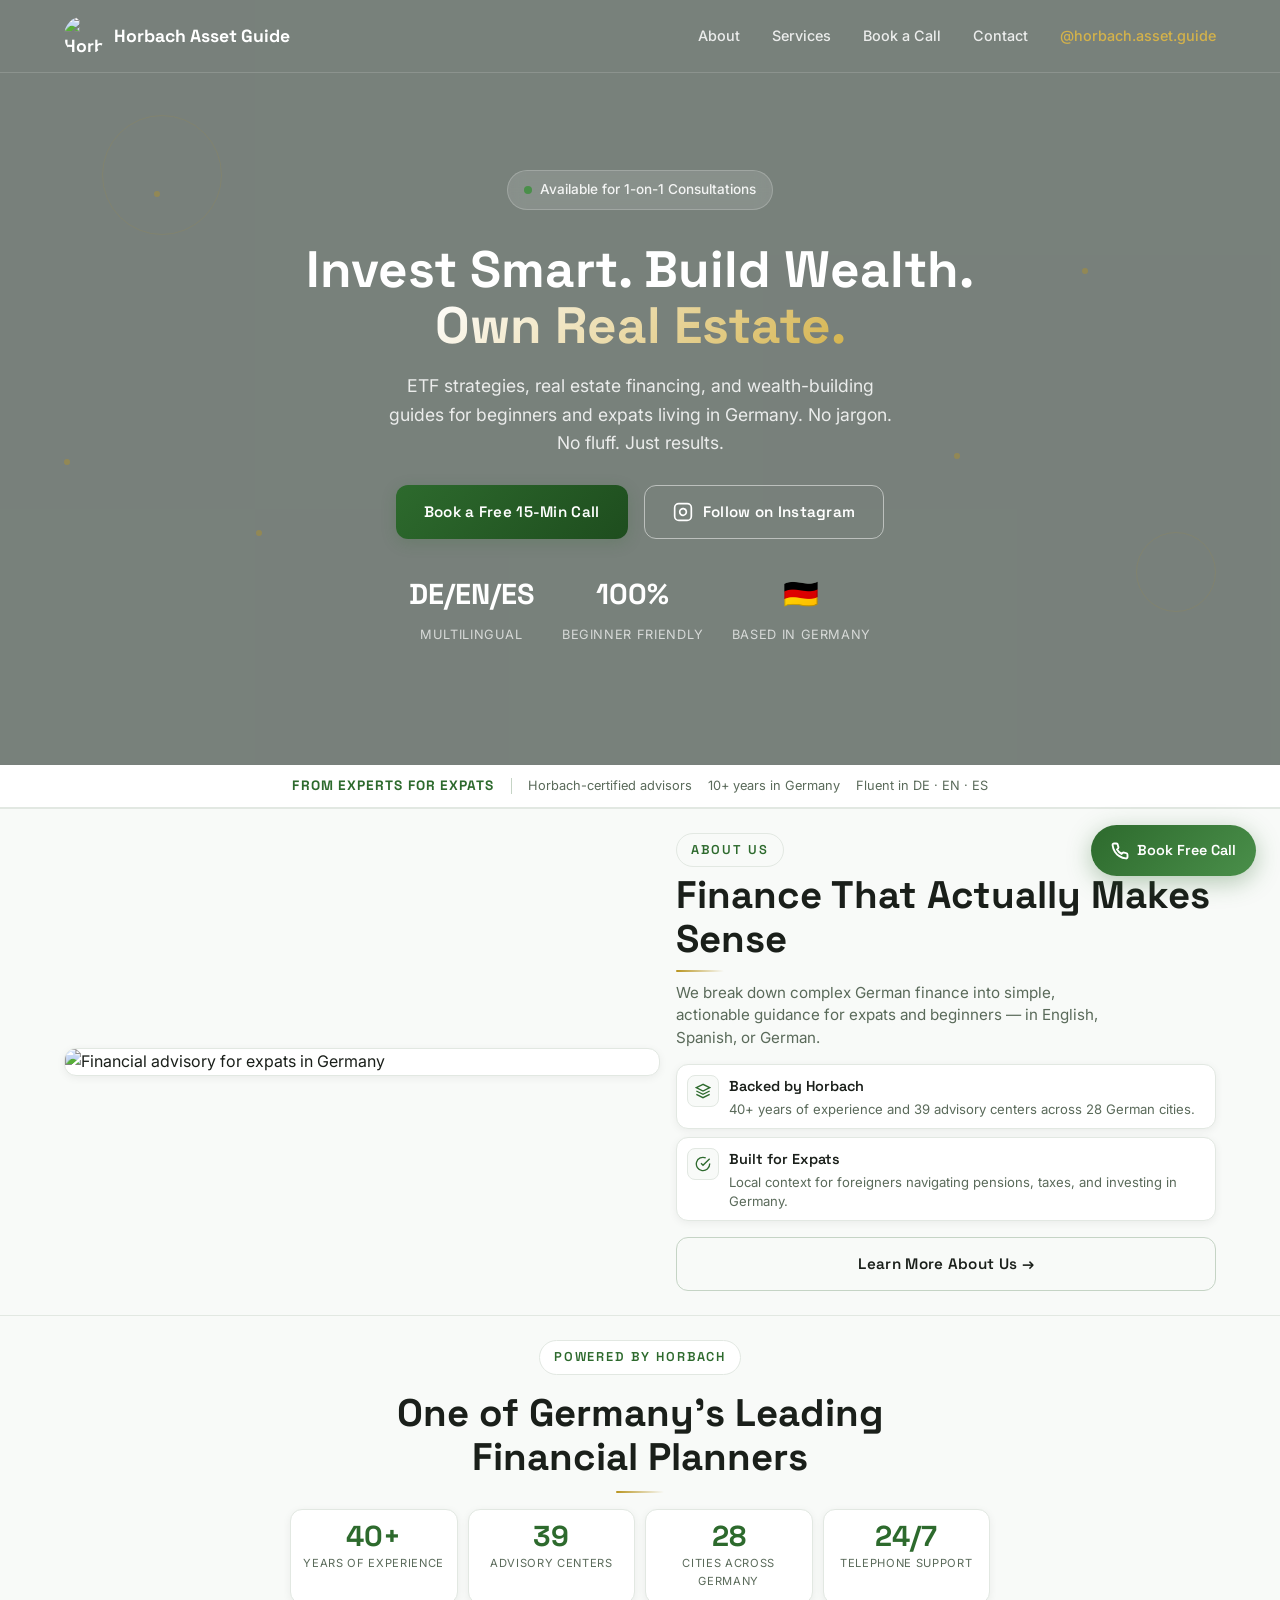
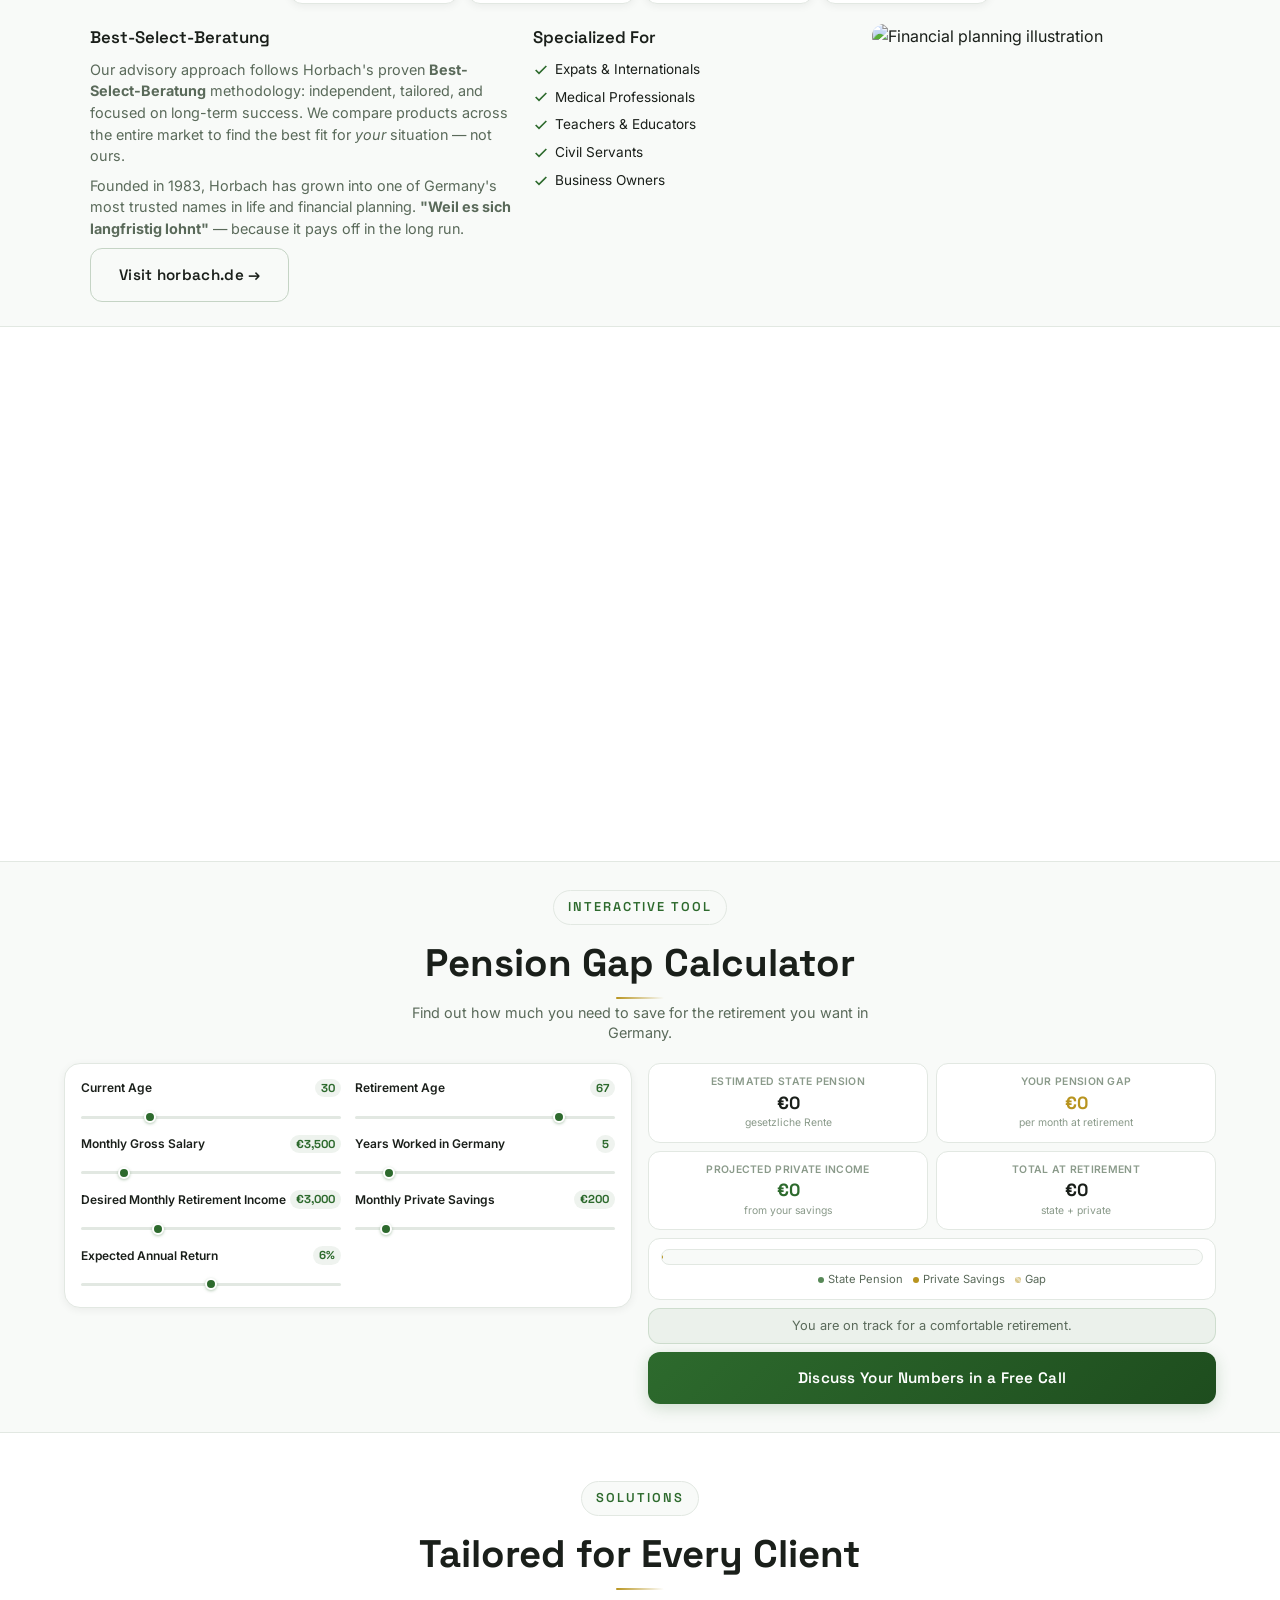
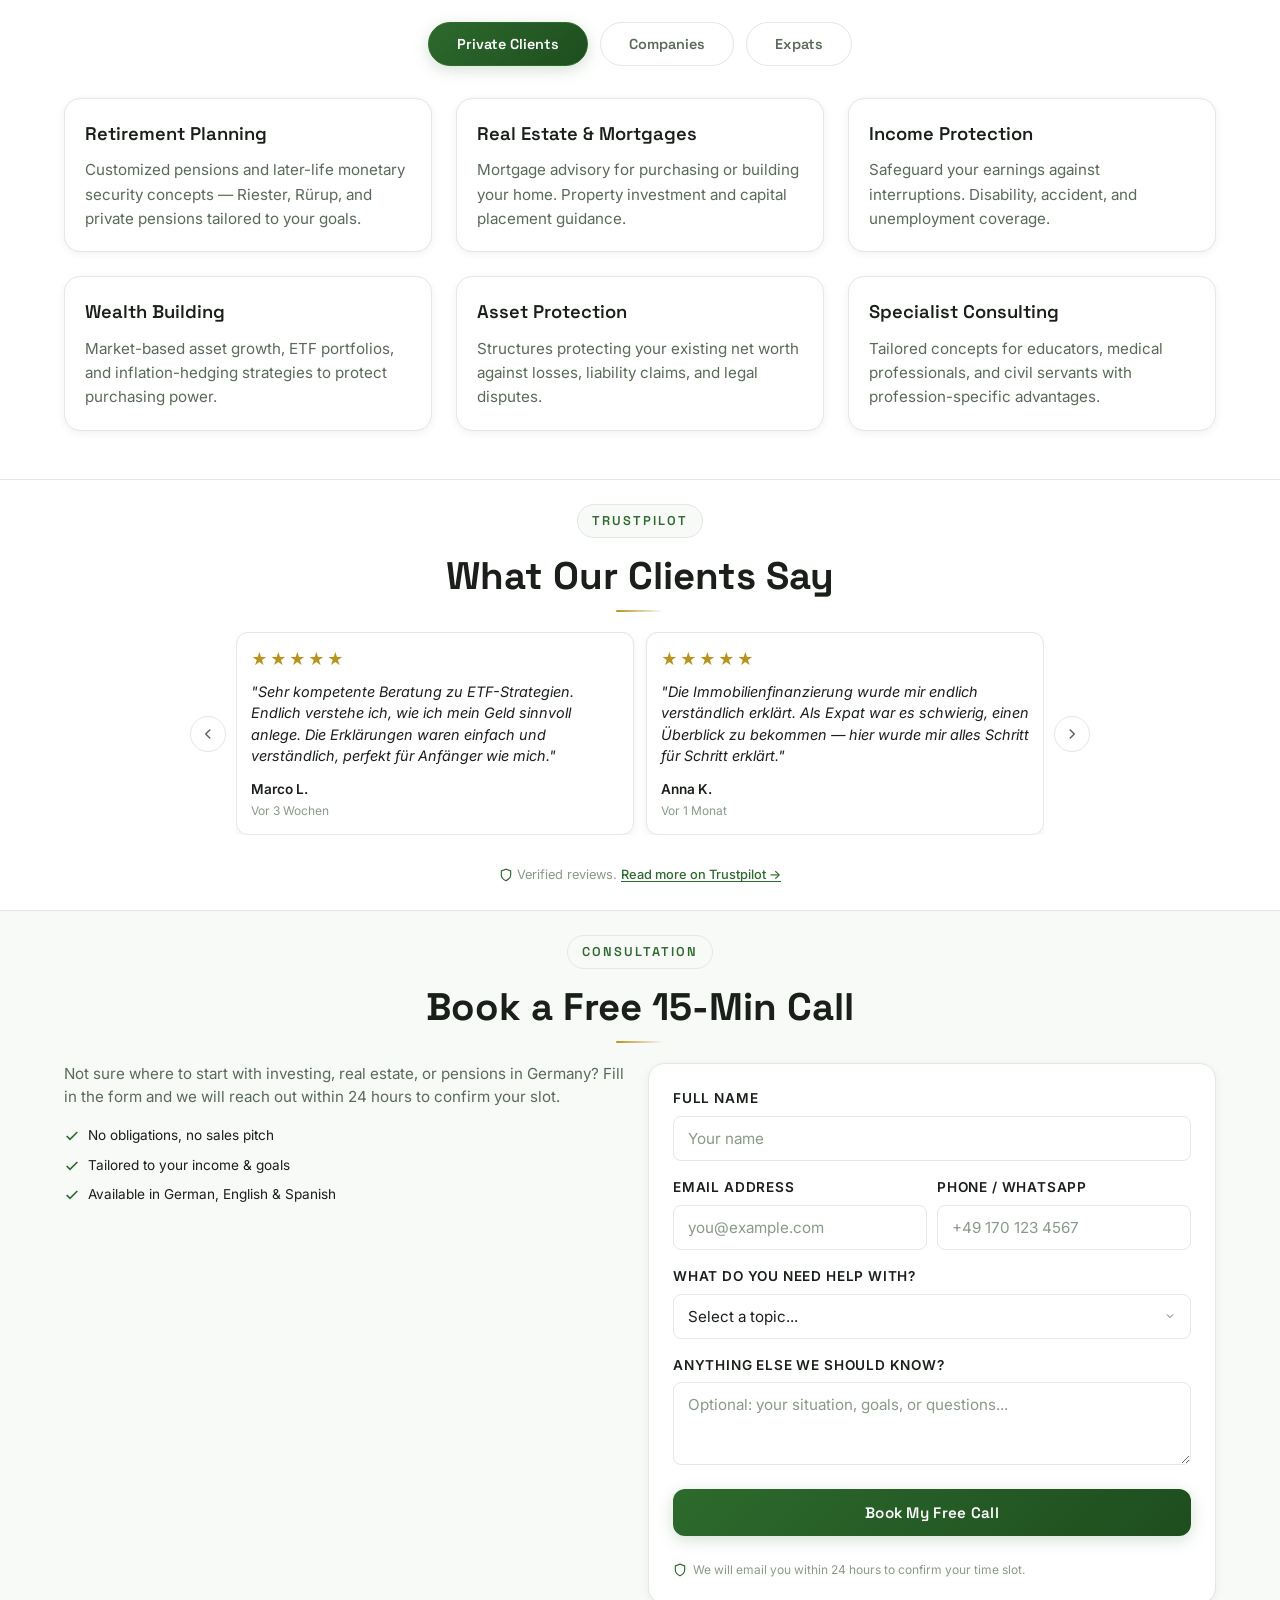
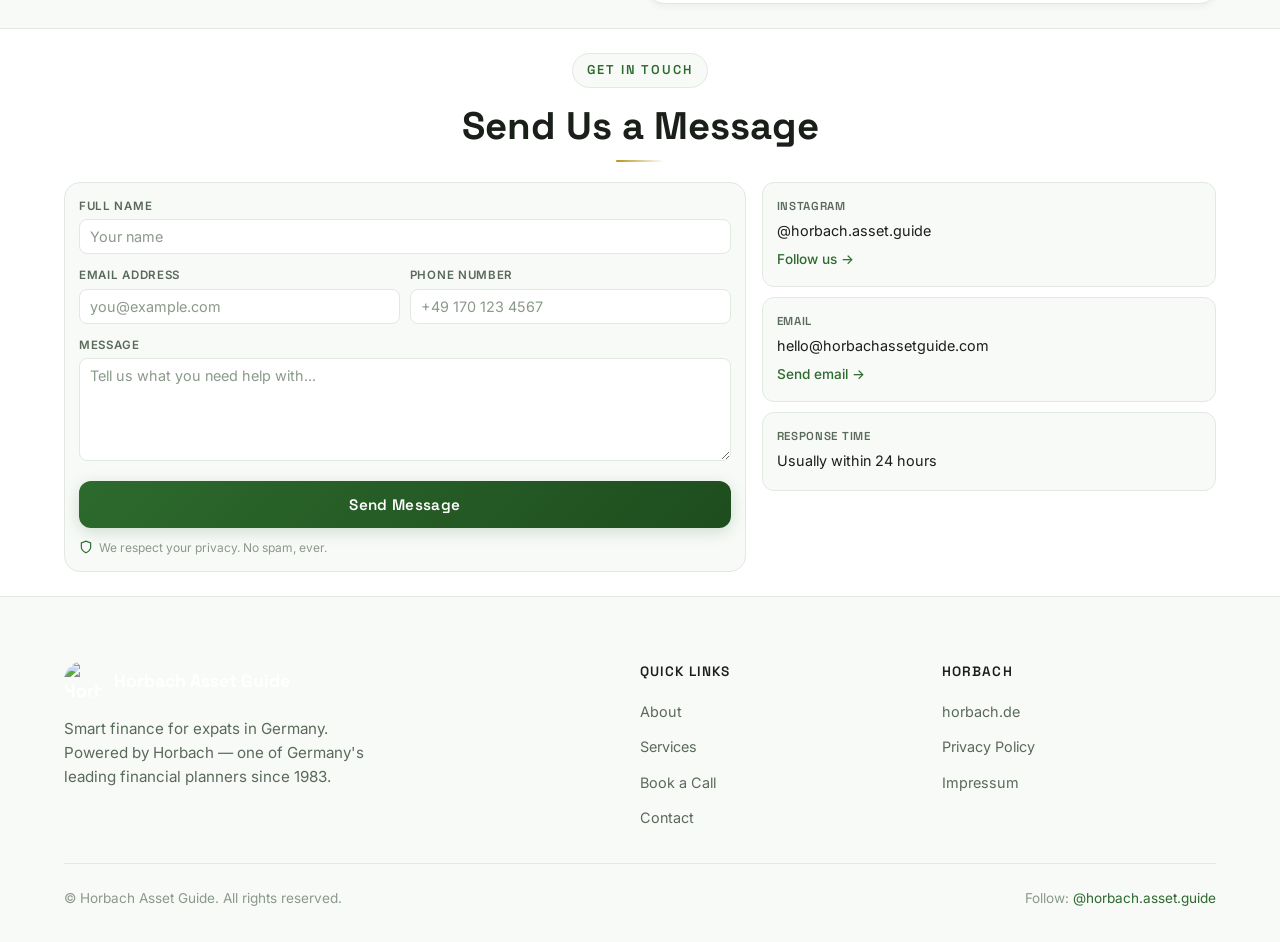
==== commit e756cd14: "Make booking easier: direct form + sticky CTA button - Replace Calendly placeholder with a direct bo" ====
--- a/index.html
+++ b/index.html
@@ -61,7 +61,7 @@
                 and expats living in Germany. No jargon. No fluff. Just results.
             </p>
             <div class="hero-cta">
-                <a href="#book" class="btn btn-outline btn-white">Book a Free 15-Min Call</a>
+                <a href="#book" class="btn btn-primary">Book a Free 15-Min Call</a>
                 <a href="https://instagram.com/horbach.asset.guide" target="_blank" class="btn btn-outline btn-white">
                     <svg width="20" height="20" viewBox="0 0 24 24" fill="none" stroke="currentColor" stroke-width="2">
                         <rect x="2" y="2" width="20" height="20" rx="5" ry="5"/>
@@ -535,7 +535,7 @@
                 <div class="booking-info">
                     <p class="booking-desc">
                         Not sure where to start with investing, real estate, or pensions in Germany?
-                        Book a free call and get a personalized roadmap.
+                        Fill in the form and we will reach out within 24 hours to confirm your slot.
                     </p>
                     <ul class="booking-benefits">
                         <li>
@@ -559,17 +559,47 @@
                     </ul>
                 </div>
                 <div class="booking-widget">
-                    <img src="booking-img.png" alt="Video consultation illustration" class="booking-img">
-                    <div class="calendly-placeholder" id="calendly-widget">
-                        <div class="calendly-fallback">
-                            <h3>Schedule Your Call</h3>
-                            <p>Click below to pick a time that works for you.</p>
-                            <a href="https://calendly.com" target="_blank" class="btn btn-primary btn-full">
-                                Open Calendar
-                            </a>
-                            <small>Powered by Calendly — free to book</small>
-                        </div>
-                    </div>
+                    <form class="booking-form" id="bookingForm" action="https://formspree.io/f/YOUR_FORM_ID">
+                        <div class="form-group">
+                            <label for="bookName">Full Name</label>
+                            <input type="text" id="bookName" name="name" placeholder="Your name" required>
+                        </div>
+                        <div class="form-row">
+                            <div class="form-group">
+                                <label for="bookEmail">Email Address</label>
+                                <input type="email" id="bookEmail" name="email" placeholder="you@example.com" required>
+                            </div>
+                            <div class="form-group">
+                                <label for="bookPhone">Phone / WhatsApp</label>
+                                <input type="tel" id="bookPhone" name="phone" placeholder="+49 170 123 4567" required>
+                            </div>
+                        </div>
+                        <div class="form-group">
+                            <label for="bookTopic">What do you need help with?</label>
+                            <select id="bookTopic" name="topic" required>
+                                <option value="" disabled selected>Select a topic...</option>
+                                <option value="investing">ETF &amp; Investing</option>
+                                <option value="realestate">Real Estate &amp; Mortgages</option>
+                                <option value="pension">Pension &amp; Retirement</option>
+                                <option value="insurance">Insurance &amp; Protection</option>
+                                <option value="general">General Financial Planning</option>
+                            </select>
+                        </div>
+                        <div class="form-group">
+                            <label for="bookMessage">Anything else we should know?</label>
+                            <textarea id="bookMessage" name="message" rows="3" placeholder="Optional: your situation, goals, or questions..."></textarea>
+                        </div>
+                        <button type="submit" class="btn btn-primary btn-full">
+                            <span class="btn-text">Book My Free Call</span>
+                            <span class="btn-loader" hidden>Sending...</span>
+                        </button>
+                        <p class="form-note">
+                            <svg width="16" height="16" viewBox="0 0 24 24" fill="none" stroke="currentColor" stroke-width="2">
+                                <path d="M12 22s8-4 8-10V5l-8-3-8 3v7c0 6 8 10 8 10z"/>
+                            </svg>
+                            We will email you within 24 hours to confirm your time slot.
+                        </p>
+                    </form>
                 </div>
             </div>
         </div>
@@ -670,6 +700,14 @@
         </div>
     </footer>
 
+    <!-- Sticky Book Button -->
+    <a href="#book" class="sticky-book-btn">
+        <svg width="18" height="18" viewBox="0 0 24 24" fill="none" stroke="currentColor" stroke-width="2.5">
+            <path d="M22 16.92v3a2 2 0 0 1-2.18 2 19.79 19.79 0 0 1-8.63-3.07 19.5 19.5 0 0 1-6-6 19.79 19.79 0 0 1-3.07-8.67A2 2 0 0 1 4.11 2h3a2 2 0 0 1 2 1.72c.127.96.361 1.903.7 2.81a2 2 0 0 1-.45 2.11L8.09 9.91a16 16 0 0 0 6 6l1.27-1.27a2 2 0 0 1 2.11-.45c.907.339 1.85.573 2.81.7A2 2 0 0 1 22 16.92z"/>
+        </svg>
+        Book Free Call
+    </a>
+
     <script src="script.js"></script>
 </body>
 </html>
--- a/styles.css
+++ b/styles.css
@@ -0,0 +1,1967 @@
+/* ============================================
+   Horbach Asset Guide — Landing Page Styles
+   Light, clean, professional finance aesthetic
+   ============================================ */
+
+/* CSS Variables */
+:root {
+    --color-bg: #ffffff;
+    --color-bg-elevated: #f8faf8;
+    --color-bg-card: #ffffff;
+    --color-border: #e2e8e2;
+    --color-border-hover: #c5d4c5;
+
+    --color-gold: #b8941f;
+    --color-gold-light: #d4b24a;
+    --color-gold-dark: #8f7318;
+    --color-gold-glow: rgba(184, 148, 31, 0.12);
+
+    --color-green: #2d6a2d;
+    --color-green-light: #4a8f4a;
+    --color-green-dark: #1e4d1e;
+
+    --color-text: #1a1f1a;
+    --color-text-muted: #5a6a5a;
+    --color-text-dim: #8a9a8a;
+
+    --font-body: 'Inter', -apple-system, BlinkMacSystemFont, sans-serif;
+    --font-display: 'Space Grotesk', sans-serif;
+
+    --radius-sm: 8px;
+    --radius-md: 12px;
+    --radius-lg: 16px;
+    --radius-xl: 24px;
+
+    --shadow-sm: 0 2px 8px rgba(0,0,0,0.06);
+    --shadow-md: 0 8px 32px rgba(0,0,0,0.08);
+    --shadow-gold: 0 0 40px var(--color-gold-glow);
+
+    --transition: 0.25s ease;
+}
+
+/* Reset & Base */
+*, *::before, *::after {
+    box-sizing: border-box;
+    margin: 0;
+    padding: 0;
+}
+
+html {
+    scroll-behavior: smooth;
+    -webkit-font-smoothing: antialiased;
+    -moz-osx-font-smoothing: grayscale;
+}
+
+body {
+    font-family: var(--font-body);
+    background: var(--color-bg);
+    color: var(--color-text);
+    line-height: 1.6;
+    overflow-x: hidden;
+}
+
+a {
+    color: inherit;
+    text-decoration: none;
+    transition: color var(--transition);
+}
+
+img, svg {
+    display: block;
+    max-width: 100%;
+}
+
+/* Container */
+.container {
+    width: 100%;
+    max-width: 1200px;
+    margin: 0 auto;
+    padding: 0 24px;
+}
+
+/* Buttons */
+.btn {
+    display: inline-flex;
+    align-items: center;
+    justify-content: center;
+    gap: 10px;
+    padding: 14px 28px;
+    border-radius: var(--radius-md);
+    font-family: var(--font-display);
+    font-weight: 600;
+    font-size: 0.95rem;
+    letter-spacing: 0.02em;
+    cursor: pointer;
+    border: none;
+    transition: all var(--transition);
+    white-space: nowrap;
+}
+
+.btn-primary {
+    background: linear-gradient(135deg, var(--color-green) 0%, var(--color-green-dark) 100%);
+    color: #ffffff;
+    box-shadow: 0 4px 16px rgba(45, 106, 45, 0.2);
+}
+
+.btn-primary:hover {
+    transform: translateY(-2px);
+    box-shadow: 0 8px 24px rgba(45, 106, 45, 0.3);
+}
+
+.btn-outline {
+    background: transparent;
+    color: var(--color-text);
+    border: 1.5px solid var(--color-border-hover);
+}
+
+.btn-outline:hover {
+    border-color: var(--color-green);
+    color: var(--color-green);
+}
+
+.btn-full {
+    width: 100%;
+}
+
+.btn-white {
+    color: #ffffff !important;
+    border-color: rgba(255,255,255,0.5) !important;
+}
+
+.btn-white:hover {
+    border-color: var(--color-gold-light) !important;
+    color: var(--color-gold-light) !important;
+}
+
+/* Section Headers */
+.section-header {
+    text-align: center;
+    margin-bottom: 32px;
+}
+
+.section-tag {
+    display: inline-block;
+    font-family: var(--font-display);
+    font-size: 0.8rem;
+    font-weight: 600;
+    letter-spacing: 0.15em;
+    text-transform: uppercase;
+    color: var(--color-green);
+    margin-bottom: 16px;
+    padding: 6px 14px;
+    border: 1px solid var(--color-border);
+    border-radius: 100px;
+    background: var(--color-bg-elevated);
+}
+
+.section-title {
+    font-family: var(--font-display);
+    font-size: clamp(1.6rem, 3.5vw, 2.4rem);
+    font-weight: 700;
+    line-height: 1.15;
+    color: var(--color-text);
+    max-width: 600px;
+    margin: 0 auto;
+}
+
+.section-subtitle {
+    color: var(--color-text-muted);
+    margin-top: 16px;
+    font-size: 1.05rem;
+    max-width: 500px;
+    margin-left: auto;
+    margin-right: auto;
+}
+
+/* ============================================
+   NAVIGATION
+   ============================================ */
+.navbar {
+    position: fixed;
+    top: 0;
+    left: 0;
+    right: 0;
+    z-index: 1000;
+    padding: 16px 0;
+    background: transparent;
+    border-bottom: 1px solid rgba(255, 255, 255, 0.15);
+    transition: padding var(--transition), background var(--transition), border-color var(--transition);
+}
+
+.navbar.scrolled {
+    background: rgba(255, 255, 255, 0.92);
+    backdrop-filter: blur(20px) saturate(1.2);
+    border-bottom-color: var(--color-border);
+    box-shadow: 0 2px 16px rgba(0, 0, 0, 0.06);
+}
+
+.nav-container {
+    display: flex;
+    align-items: center;
+    justify-content: space-between;
+}
+
+.logo {
+    display: flex;
+    align-items: center;
+    gap: 10px;
+    font-family: var(--font-display);
+    font-weight: 700;
+    font-size: 1.1rem;
+    color: #ffffff;
+    transition: color var(--transition);
+}
+
+.navbar.scrolled .logo {
+    color: var(--color-text);
+}
+
+.logo-icon {
+    display: flex;
+    align-items: center;
+    justify-content: center;
+    width: 36px;
+    height: 36px;
+    background: linear-gradient(135deg, var(--color-green) 0%, var(--color-green-dark) 100%);
+    color: #ffffff;
+    border-radius: var(--radius-sm);
+    font-size: 0.85rem;
+    font-weight: 800;
+    letter-spacing: 0.05em;
+}
+
+.logo-img {
+    width: 40px;
+    height: 40px;
+    border-radius: 50%;
+    object-fit: cover;
+    flex-shrink: 0;
+}
+
+.logo-text {
+    display: none;
+}
+
+@media (min-width: 480px) {
+    .logo-text {
+        display: inline;
+    }
+}
+
+.nav-links {
+    display: flex;
+    align-items: center;
+    gap: 32px;
+    list-style: none;
+}
+
+.nav-links a {
+    font-size: 0.9rem;
+    font-weight: 500;
+    color: rgba(255, 255, 255, 0.85);
+    position: relative;
+    transition: color var(--transition);
+}
+
+.nav-links a:hover {
+    color: #ffffff;
+}
+
+.nav-links a::after {
+    content: '';
+    position: absolute;
+    bottom: -4px;
+    left: 0;
+    width: 0;
+    height: 2px;
+    background: var(--color-gold);
+    transition: width var(--transition);
+    border-radius: 2px;
+}
+
+.nav-links a:hover::after {
+    width: 100%;
+}
+
+.navbar.scrolled .nav-links a {
+    color: var(--color-text-muted);
+}
+
+.navbar.scrolled .nav-links a:hover {
+    color: var(--color-text);
+}
+
+.navbar.scrolled .nav-links a::after {
+    background: var(--color-green);
+}
+
+.nav-ig {
+    color: var(--color-gold-light) !important;
+}
+
+.nav-ig:hover {
+    color: #ffffff !important;
+}
+
+.navbar.scrolled .nav-ig {
+    color: var(--color-green) !important;
+}
+
+.nav-ig::after {
+    display: none !important;
+}
+
+/* Mobile Menu */
+.mobile-menu-btn {
+    display: none;
+    flex-direction: column;
+    gap: 5px;
+    background: none;
+    border: none;
+    cursor: pointer;
+    padding: 4px;
+}
+
+.mobile-menu-btn span {
+    display: block;
+    width: 24px;
+    height: 2px;
+    background: #ffffff;
+    border-radius: 2px;
+    transition: all var(--transition);
+}
+
+.navbar.scrolled .mobile-menu-btn span {
+    background: var(--color-text);
+}
+
+@media (max-width: 768px) {
+    .mobile-menu-btn {
+        display: flex;
+    }
+
+    .nav-links {
+        position: fixed;
+        top: 68px;
+        left: 0;
+        right: 0;
+        bottom: 0;
+        background: var(--color-bg);
+        flex-direction: column;
+        align-items: flex-start;
+        padding: 24px 20px;
+        gap: 0;
+        transform: translateX(100%);
+        transition: transform 0.3s ease;
+        border-top: 1px solid var(--color-border);
+    }
+
+    .nav-links.active {
+        transform: translateX(0);
+    }
+
+    .nav-links li {
+        width: 100%;
+        border-bottom: 1px solid var(--color-border);
+    }
+
+    .nav-links a {
+        display: block;
+        padding: 16px 0;
+        font-size: 1.1rem;
+    }
+
+    .nav-links a::after {
+        display: none;
+    }
+}
+
+/* ============================================
+   HERO
+   ============================================ */
+.hero {
+    position: relative;
+    min-height: 85vh;
+    display: flex;
+    align-items: center;
+    justify-content: center;
+    padding: 100px 0 48px;
+    overflow: hidden;
+}
+
+.hero-bg {
+    position: absolute;
+    inset: 0;
+    background: url('hero-bg.png') center/cover no-repeat;
+    z-index: 0;
+}
+
+.hero-bg::after {
+    content: '';
+    position: absolute;
+    inset: 0;
+    background: rgba(10, 25, 15, 0.55);
+}
+
+.hero-shapes {
+    display: none;
+}
+
+.hero-content {
+    position: relative;
+    z-index: 1;
+    text-align: center;
+    max-width: 800px;
+}
+
+.hero-badge {
+    display: inline-flex;
+    align-items: center;
+    gap: 8px;
+    padding: 8px 16px;
+    background: rgba(255,255,255,0.12);
+    border: 1px solid rgba(255,255,255,0.2);
+    border-radius: 100px;
+    font-size: 0.85rem;
+    font-weight: 500;
+    color: rgba(255,255,255,0.9);
+    margin-bottom: 32px;
+    backdrop-filter: blur(8px);
+}
+
+.badge-dot {
+    width: 8px;
+    height: 8px;
+    background: var(--color-green-light);
+    border-radius: 50%;
+    animation: pulse 2s ease-in-out infinite;
+}
+
+@keyframes pulse {
+    0%, 100% { opacity: 1; }
+    50% { opacity: 0.4; }
+}
+
+.hero-title {
+    font-family: var(--font-display);
+    font-size: clamp(2rem, 4.5vw, 3.2rem);
+    font-weight: 700;
+    line-height: 1.1;
+    color: #ffffff;
+    margin-bottom: 18px;
+}
+
+.gradient-text {
+    background: linear-gradient(135deg, #ffffff 0%, var(--color-gold-light) 100%);
+    -webkit-background-clip: text;
+    -webkit-text-fill-color: transparent;
+    background-clip: text;
+}
+
+.hero-subtitle {
+    font-size: clamp(0.95rem, 1.8vw, 1.1rem);
+    color: rgba(255,255,255,0.85);
+    max-width: 520px;
+    margin: 0 auto 28px;
+    line-height: 1.6;
+}
+
+.hero-cta {
+    display: flex;
+    flex-wrap: wrap;
+    gap: 16px;
+    justify-content: center;
+    margin-bottom: 32px;
+}
+
+.hero-cta .btn-outline {
+    color: #ffffff;
+    border-color: rgba(255,255,255,0.4);
+}
+
+.hero-cta .btn-outline:hover {
+    border-color: var(--color-gold);
+    color: var(--color-gold-light);
+}
+
+.hero-stats {
+    display: flex;
+    justify-content: center;
+    gap: 28px;
+    flex-wrap: wrap;
+}
+
+.stat {
+    text-align: center;
+}
+
+.stat-number {
+    display: block;
+    font-family: var(--font-display);
+    font-size: 1.8rem;
+    font-weight: 700;
+    color: #ffffff;
+    margin-bottom: 4px;
+}
+
+.stat-label {
+    font-size: 0.8rem;
+    color: rgba(255,255,255,0.7);
+    letter-spacing: 0.05em;
+    text-transform: uppercase;
+}
+
+/* ============================================
+   EXPERT TRUST BAR
+   ============================================ */
+.expert-bar {
+    padding: 10px 0;
+    background: var(--color-bg);
+    border-bottom: 1px solid var(--color-border);
+}
+
+.expert-bar-inner {
+    display: flex;
+    align-items: center;
+    justify-content: center;
+    gap: 16px;
+    flex-wrap: wrap;
+}
+
+.expert-bar-tag {
+    font-family: var(--font-display);
+    font-size: 0.85rem;
+    font-weight: 700;
+    color: var(--color-green);
+    text-transform: uppercase;
+    letter-spacing: 0.08em;
+}
+
+.expert-bar-divider {
+    width: 1px;
+    height: 16px;
+    background: var(--color-border-hover);
+}
+
+.expert-bar-items {
+    display: flex;
+    gap: 16px;
+    flex-wrap: wrap;
+    font-size: 0.8rem;
+    color: var(--color-text-muted);
+}
+
+.expert-bar-items span {
+    display: inline-flex;
+    align-items: center;
+    gap: 4px;
+}
+
+@media (max-width: 640px) {
+    .expert-bar-inner {
+        flex-direction: column;
+        gap: 6px;
+    }
+    .expert-bar-divider {
+        display: none;
+    }
+    .expert-bar-items {
+        gap: 10px;
+        justify-content: center;
+    }
+}
+
+.nav-links a.active {
+    color: #ffffff;
+    background: rgba(255,255,255,0.15);
+    border: 1px solid rgba(255,255,255,0.25);
+    padding: 6px 14px;
+    border-radius: 100px;
+    backdrop-filter: blur(4px);
+}
+
+.nav-links a.active::after {
+    display: none;
+}
+
+.navbar.scrolled .nav-links a.active {
+    color: var(--color-green);
+    background: rgba(45, 106, 45, 0.08);
+    border-color: rgba(45, 106, 45, 0.15);
+}
+
+.navbar.scrolled .nav-links a.active:hover {
+    color: var(--color-green-dark);
+}
+
+/* ============================================
+   ABOUT
+   ============================================ */
+.about {
+    padding: 24px 0;
+    background: var(--color-bg-elevated);
+    border-top: 1px solid var(--color-border);
+}
+
+.about-split {
+    display: grid;
+    grid-template-columns: 1.05fr 0.95fr;
+    gap: 16px;
+    align-items: center;
+}
+
+.about-image-wrap {
+    border-radius: var(--radius-md);
+    overflow: hidden;
+    box-shadow: var(--shadow-sm);
+    border: 1px solid var(--color-border);
+    background: var(--color-bg-card);
+}
+
+.about-image-wrap img {
+    width: 100%;
+    height: auto;
+    display: block;
+}
+
+.about-content {
+    display: flex;
+    flex-direction: column;
+    gap: 14px;
+}
+
+.about-header {
+    text-align: left;
+}
+
+.about-header .section-tag {
+    margin-bottom: 6px;
+}
+
+.about-header .section-title {
+    margin-bottom: 0;
+}
+
+.about-header .deco-line {
+    margin: 8px 0 0;
+}
+
+.about-lead {
+    font-size: 0.95rem;
+    color: var(--color-text-muted);
+    line-height: 1.5;
+    margin-top: 10px;
+    max-width: 440px;
+}
+
+.about-points {
+    display: flex;
+    flex-direction: column;
+    gap: 8px;
+}
+
+.about-point {
+    display: flex;
+    gap: 10px;
+    align-items: flex-start;
+    padding: 10px;
+    background: var(--color-bg-card);
+    border: 1px solid var(--color-border);
+    border-radius: var(--radius-md);
+    transition: all var(--transition);
+    box-shadow: var(--shadow-sm);
+}
+
+.about-point:hover {
+    border-color: var(--color-border-hover);
+    transform: translateY(-2px);
+    box-shadow: var(--shadow-md);
+}
+
+.about-point-icon {
+    width: 32px;
+    height: 32px;
+    flex-shrink: 0;
+    display: flex;
+    align-items: center;
+    justify-content: center;
+    background: var(--color-bg-elevated);
+    border: 1px solid var(--color-border);
+    border-radius: var(--radius-sm);
+    color: var(--color-green);
+}
+
+.about-point-icon svg {
+    width: 16px;
+    height: 16px;
+}
+
+.about-point-body h4 {
+    font-family: var(--font-display);
+    font-size: 0.9rem;
+    font-weight: 600;
+    margin-bottom: 2px;
+    color: var(--color-text);
+}
+
+.about-point-body p {
+    font-size: 0.82rem;
+    color: var(--color-text-muted);
+    line-height: 1.4;
+}
+
+@media (max-width: 900px) {
+    .about-split {
+        grid-template-columns: 1fr;
+        gap: 20px;
+    }
+    .about-image-wrap {
+        order: -1;
+        max-width: 400px;
+        margin: 0 auto;
+    }
+    .about-header {
+        text-align: center;
+    }
+    .about-header .deco-line {
+        margin: 8px auto 0;
+    }
+    .about-lead {
+        margin: 10px auto 0;
+    }
+}
+
+/* ============================================
+   DECORATIVE ELEMENTS
+   ============================================ */
+.deco-dot {
+    position: absolute;
+    width: 6px;
+    height: 6px;
+    background: var(--color-gold);
+    border-radius: 50%;
+    opacity: 0.4;
+}
+
+.deco-ring {
+    position: absolute;
+    width: 120px;
+    height: 120px;
+    border: 1.5px solid var(--color-gold);
+    border-radius: 50%;
+    opacity: 0.12;
+}
+
+.deco-line {
+    width: 48px;
+    height: 2px;
+    background: linear-gradient(90deg, var(--color-gold), transparent);
+    margin: 12px auto 0;
+    border-radius: 2px;
+}
+
+.section-header {
+    text-align: center;
+    margin-bottom: 32px;
+    position: relative;
+}
+
+/* ============================================
+   HORBACH CREDIBILITY
+   ============================================ */
+.horbach-cred {
+    padding: 24px 0;
+    background: var(--color-bg-elevated);
+    border-top: 1px solid var(--color-border);
+    border-bottom: 1px solid var(--color-border);
+}
+
+.horbach-cred .section-tag {
+    background: var(--color-bg-card);
+    border-color: var(--color-border);
+    color: var(--color-green);
+}
+
+.horbach-cred .section-title {
+    color: var(--color-text);
+}
+
+.cred-header {
+    text-align: center;
+    margin-bottom: 16px;
+}
+
+.cred-stats {
+    display: grid;
+    grid-template-columns: repeat(auto-fit, minmax(120px, 1fr));
+    gap: 10px;
+    max-width: 700px;
+    margin: 0 auto 20px;
+    text-align: center;
+}
+
+.cred-stat {
+    display: flex;
+    flex-direction: column;
+    gap: 4px;
+    padding: 12px 8px;
+    background: var(--color-bg-card);
+    border: 1px solid var(--color-border);
+    border-radius: var(--radius-md);
+    box-shadow: var(--shadow-sm);
+}
+
+.cred-number {
+    font-family: var(--font-display);
+    font-size: 1.8rem;
+    font-weight: 700;
+    color: var(--color-green);
+    line-height: 1;
+}
+
+.cred-label {
+    font-size: 0.7rem;
+    color: var(--color-text-muted);
+    text-transform: uppercase;
+    letter-spacing: 0.06em;
+}
+
+.cred-body {
+    display: grid;
+    grid-template-columns: 1.2fr 0.8fr 1fr;
+    gap: 16px;
+    max-width: 1100px;
+    margin: 0 auto;
+    align-items: start;
+}
+
+@media (max-width: 900px) {
+    .cred-body {
+        grid-template-columns: 1fr 1fr;
+        gap: 20px;
+    }
+    .cred-visual {
+        display: none;
+    }
+}
+
+@media (max-width: 640px) {
+    .cred-body {
+        grid-template-columns: 1fr;
+    }
+}
+
+.cred-left h3,
+.cred-right h3 {
+    font-family: var(--font-display);
+    font-size: 1.05rem;
+    font-weight: 600;
+    color: var(--color-text);
+    margin-bottom: 8px;
+}
+
+.cred-left p {
+    color: var(--color-text-muted);
+    font-size: 0.9rem;
+    line-height: 1.5;
+    margin-bottom: 8px;
+}
+
+.cred-list {
+    list-style: none;
+    display: flex;
+    flex-direction: column;
+    gap: 6px;
+}
+
+.cred-list li {
+    display: flex;
+    align-items: center;
+    gap: 6px;
+    color: var(--color-text);
+    font-size: 0.85rem;
+}
+
+.cred-list svg {
+    flex-shrink: 0;
+    color: var(--color-green);
+    width: 16px;
+    height: 16px;
+}
+
+.cred-visual {
+    display: flex;
+    align-items: center;
+    justify-content: center;
+}
+
+.cred-visual img {
+    width: 100%;
+    max-width: 280px;
+    height: auto;
+    border-radius: var(--radius-md);
+    object-fit: contain;
+}
+
+/* ============================================
+   CLIENT TABS
+   ============================================ */
+.clients {
+    padding: 48px 0;
+    background: var(--color-bg);
+    border-top: 1px solid var(--color-border);
+}
+
+.clients-tabs {
+    display: flex;
+    justify-content: center;
+    gap: 12px;
+    margin-bottom: 32px;
+    flex-wrap: wrap;
+}
+
+.clients-tab {
+    padding: 12px 28px;
+    border: 1px solid var(--color-border);
+    border-radius: 100px;
+    background: var(--color-bg-card);
+    color: var(--color-text-muted);
+    font-family: var(--font-display);
+    font-weight: 600;
+    font-size: 0.9rem;
+    cursor: pointer;
+    transition: all var(--transition);
+}
+
+.clients-tab:hover {
+    border-color: var(--color-green);
+    color: var(--color-green);
+}
+
+.clients-tab.active {
+    background: linear-gradient(135deg, var(--color-green) 0%, var(--color-green-dark) 100%);
+    color: #ffffff;
+    border-color: var(--color-green);
+    box-shadow: 0 4px 16px rgba(45, 106, 45, 0.2);
+}
+
+.clients-panels {
+    position: relative;
+}
+
+.clients-panel {
+    display: none;
+    animation: fadeIn 0.4s ease;
+}
+
+.clients-panel.active {
+    display: block;
+}
+
+@keyframes fadeIn {
+    from { opacity: 0; transform: translateY(10px); }
+    to { opacity: 1; transform: translateY(0); }
+}
+
+.clients-panel-grid {
+    display: grid;
+    grid-template-columns: repeat(auto-fit, minmax(300px, 1fr));
+    gap: 24px;
+}
+
+.clients-panel-card {
+    background: var(--color-bg-card);
+    border: 1px solid var(--color-border);
+    border-radius: var(--radius-lg);
+    padding: 20px;
+    transition: all var(--transition);
+    box-shadow: var(--shadow-sm);
+}
+
+.clients-panel-card:hover {
+    border-color: var(--color-border-hover);
+    transform: translateY(-4px);
+    box-shadow: var(--shadow-md);
+}
+
+.clients-panel-card h4 {
+    font-family: var(--font-display);
+    font-size: 1.15rem;
+    font-weight: 600;
+    color: var(--color-text);
+    margin-bottom: 10px;
+}
+
+.clients-panel-card p {
+    color: var(--color-text-muted);
+    font-size: 0.95rem;
+    line-height: 1.6;
+}
+
+/* ============================================
+   SERVICES
+   ============================================ */
+.services {
+    position: relative;
+    padding: 24px 0;
+    background: var(--color-bg);
+    overflow: hidden;
+}
+
+.services .section-header {
+    margin-bottom: 20px;
+}
+
+.services::before {
+    content: '';
+    position: absolute;
+    inset: 0;
+    background: url('chart-bg.png') center/cover no-repeat;
+    filter: blur(12px) saturate(1.4);
+    opacity: 0.55;
+    z-index: 0;
+    pointer-events: none;
+}
+
+.services .container {
+    position: relative;
+    z-index: 1;
+}
+
+.services-grid {
+    display: grid;
+    grid-template-columns: repeat(3, 1fr);
+    gap: 0;
+}
+
+@media (max-width: 800px) {
+    .services-grid {
+        grid-template-columns: 1fr;
+    }
+    .services-grid > .service-item {
+        grid-column: auto !important;
+        grid-row: auto !important;
+    }
+}
+
+.service-item {
+    padding: 14px;
+    border-bottom: 1px solid var(--color-border);
+    border-right: 1px solid var(--color-border);
+    transition: background var(--transition);
+}
+
+.service-item:hover {
+    background: var(--color-bg-elevated);
+}
+
+.service-num {
+    font-family: var(--font-display);
+    font-size: 0.7rem;
+    font-weight: 700;
+    color: var(--color-gold);
+    letter-spacing: 0.1em;
+    display: block;
+    margin-bottom: 6px;
+}
+
+.service-item h4 {
+    font-family: var(--font-display);
+    font-size: 1rem;
+    font-weight: 600;
+    margin-bottom: 4px;
+    color: var(--color-text);
+}
+
+.service-item p {
+    color: var(--color-text-muted);
+    font-size: 0.85rem;
+    line-height: 1.45;
+}
+
+/* ============================================
+   REVIEWS
+   ============================================ */
+.reviews {
+    padding: 24px 0;
+    background: var(--color-bg);
+    border-top: 1px solid var(--color-border);
+}
+
+.reviews .section-header {
+    margin-bottom: 20px;
+}
+
+.reviews-carousel-wrapper {
+    position: relative;
+    display: flex;
+    align-items: center;
+    gap: 10px;
+    max-width: 900px;
+    margin: 0 auto;
+}
+
+.reviews-carousel {
+    overflow: hidden;
+    flex: 1;
+    cursor: grab;
+    touch-action: pan-y;
+}
+
+.reviews-carousel:active {
+    cursor: grabbing;
+}
+
+.reviews-track {
+    display: flex;
+    gap: 12px;
+    transition: transform 0.4s cubic-bezier(0.16, 1, 0.3, 1);
+    will-change: transform;
+}
+
+.review-card {
+    flex: 0 0 100%;
+    background: var(--color-bg-card);
+    border: 1px solid var(--color-border);
+    border-radius: var(--radius-md);
+    padding: 14px;
+    box-shadow: var(--shadow-sm);
+    user-select: none;
+}
+
+@media (min-width: 640px) {
+    .review-card {
+        flex: 0 0 calc(50% - 6px);
+    }
+}
+
+.review-stars {
+    margin-bottom: 8px;
+    font-size: 1rem;
+    color: var(--color-gold);
+    letter-spacing: 2px;
+}
+
+.review-text {
+    font-size: 0.9rem;
+    line-height: 1.5;
+    color: var(--color-text);
+    margin-bottom: 12px;
+    font-style: italic;
+}
+
+.review-author {
+    display: flex;
+    flex-direction: column;
+    gap: 0;
+}
+
+.review-name {
+    font-weight: 600;
+    font-size: 0.85rem;
+    color: var(--color-text);
+}
+
+.review-date {
+    font-size: 0.75rem;
+    color: var(--color-text-dim);
+}
+
+.reviews-nav {
+    width: 36px;
+    height: 36px;
+    display: flex;
+    align-items: center;
+    justify-content: center;
+    background: var(--color-bg-card);
+    border: 1px solid var(--color-border);
+    border-radius: 50%;
+    color: var(--color-text-muted);
+    cursor: pointer;
+    flex-shrink: 0;
+    transition: all var(--transition);
+    padding: 0;
+}
+
+.reviews-nav svg {
+    width: 18px;
+    height: 18px;
+}
+
+.reviews-nav:hover {
+    border-color: var(--color-green);
+    color: var(--color-green);
+    transform: scale(1.05);
+}
+
+@media (max-width: 640px) {
+    .reviews-nav {
+        display: none;
+    }
+}
+
+.reviews-dots {
+    display: flex;
+    justify-content: center;
+    gap: 6px;
+    margin-top: 16px;
+}
+
+.reviews-dots .dot {
+    width: 6px;
+    height: 6px;
+    border-radius: 50%;
+    background: var(--color-border-hover);
+    border: none;
+    cursor: pointer;
+    transition: all var(--transition);
+    padding: 0;
+}
+
+.reviews-dots .dot.active {
+    background: var(--color-green);
+    width: 20px;
+    border-radius: 3px;
+}
+
+.reviews-source {
+    text-align: center;
+    margin-top: 14px;
+    font-size: 0.8rem;
+    color: var(--color-text-dim);
+    display: flex;
+    align-items: center;
+    justify-content: center;
+    gap: 4px;
+}
+
+.reviews-source svg {
+    color: var(--color-green);
+    flex-shrink: 0;
+    width: 14px;
+    height: 14px;
+}
+
+.reviews-source a {
+    color: var(--color-green);
+    font-weight: 500;
+    text-decoration: underline;
+    text-underline-offset: 2px;
+}
+
+.reviews-source a:hover {
+    color: var(--color-green-dark);
+}
+
+/* ============================================
+   RETIREMENT CALCULATOR
+   ============================================ */
+.calculator {
+    padding: 28px 0;
+    background: var(--color-bg-elevated);
+    border-top: 1px solid var(--color-border);
+}
+
+.calculator .section-header {
+    margin-bottom: 20px;
+}
+
+.calculator .section-subtitle {
+    font-size: 0.9rem;
+    color: var(--color-text-muted);
+    max-width: 480px;
+    margin: 4px auto 0;
+    line-height: 1.4;
+}
+
+.calc-grid {
+    display: grid;
+    grid-template-columns: 1fr 1fr;
+    gap: 16px;
+    align-items: start;
+}
+
+@media (max-width: 900px) {
+    .calc-grid {
+        grid-template-columns: 1fr;
+    }
+}
+
+.calc-inputs {
+    background: var(--color-bg-card);
+    border: 1px solid var(--color-border);
+    border-radius: var(--radius-lg);
+    padding: 14px 16px;
+    box-shadow: var(--shadow-sm);
+    display: grid;
+    grid-template-columns: 1fr 1fr;
+    gap: 8px 14px;
+}
+
+@media (max-width: 640px) {
+    .calc-inputs {
+        grid-template-columns: 1fr;
+        gap: 6px 0;
+    }
+}
+
+.calc-group {
+    margin-bottom: 0;
+}
+
+.calc-group label {
+    display: flex;
+    justify-content: space-between;
+    align-items: center;
+    font-size: 0.75rem;
+    font-weight: 600;
+    color: var(--color-text);
+    margin-bottom: 3px;
+}
+
+.calc-val {
+    font-family: var(--font-display);
+    font-size: 0.72rem;
+    font-weight: 700;
+    color: var(--color-green);
+    background: rgba(45, 106, 45, 0.08);
+    padding: 0 6px;
+    border-radius: 20px;
+}
+
+.calc-slider {
+    -webkit-appearance: none;
+    appearance: none;
+    width: 100%;
+    height: 3px;
+    background: var(--color-border);
+    border-radius: 2px;
+    outline: none;
+    cursor: pointer;
+}
+
+.calc-slider::-webkit-slider-thumb {
+    -webkit-appearance: none;
+    appearance: none;
+    width: 12px;
+    height: 12px;
+    border-radius: 50%;
+    background: var(--color-green);
+    border: 2px solid var(--color-bg);
+    box-shadow: 0 1px 3px rgba(45, 106, 45, 0.35);
+    cursor: pointer;
+}
+
+.calc-slider::-moz-range-thumb {
+    width: 12px;
+    height: 12px;
+    border-radius: 50%;
+    background: var(--color-green);
+    border: 2px solid var(--color-bg);
+    box-shadow: 0 1px 3px rgba(45, 106, 45, 0.35);
+    cursor: pointer;
+}
+
+.calc-results {
+    display: flex;
+    flex-direction: column;
+    gap: 8px;
+}
+
+.calc-result-cards {
+    display: grid;
+    grid-template-columns: 1fr 1fr;
+    gap: 8px;
+}
+
+.calc-card {
+    background: var(--color-bg-card);
+    border: 1px solid var(--color-border);
+    border-radius: var(--radius-md);
+    padding: 10px 8px;
+    text-align: center;
+    transition: border-color 0.2s;
+}
+
+.calc-card-label {
+    display: block;
+    font-size: 0.65rem;
+    font-weight: 600;
+    text-transform: uppercase;
+    letter-spacing: 0.3px;
+    color: var(--color-text-dim);
+    margin-bottom: 2px;
+}
+
+.calc-card-value {
+    display: block;
+    font-family: var(--font-display);
+    font-size: 1.1rem;
+    font-weight: 700;
+    color: var(--color-text);
+    line-height: 1.2;
+}
+
+.calc-card-value.calc-gap { color: var(--color-gold); }
+.calc-card-value.calc-good { color: var(--color-green); }
+
+.calc-card-note {
+    display: block;
+    font-size: 0.65rem;
+    color: var(--color-text-dim);
+    margin-top: 1px;
+}
+
+.calc-chart-wrap {
+    background: var(--color-bg-card);
+    border: 1px solid var(--color-border);
+    border-radius: var(--radius-md);
+    padding: 10px 12px;
+}
+
+.calc-chart-bar {
+    display: flex;
+    flex-direction: column;
+    gap: 6px;
+}
+
+.calc-bar-track {
+    display: flex;
+    height: 16px;
+    border-radius: var(--radius-sm);
+    overflow: hidden;
+    background: var(--color-bg-elevated);
+    border: 1px solid var(--color-border);
+}
+
+.calc-bar-segment {
+    transition: width 0.4s cubic-bezier(0.16, 1, 0.3, 1);
+    min-width: 0;
+}
+
+.calc-bar-state {
+    background: var(--color-green);
+    opacity: 0.8;
+}
+
+.calc-bar-private {
+    background: var(--color-gold);
+    opacity: 0.85;
+}
+
+.calc-bar-gap {
+    background: repeating-linear-gradient(
+        45deg,
+        rgba(184, 148, 31, 0.15),
+        rgba(184, 148, 31, 0.15) 6px,
+        rgba(184, 148, 31, 0.25) 6px,
+        rgba(184, 148, 31, 0.25) 12px
+    );
+    border-left: 1px dashed var(--color-gold);
+}
+
+.calc-bar-labels {
+    display: flex;
+    justify-content: center;
+    gap: 10px;
+    flex-wrap: wrap;
+    font-size: 0.7rem;
+    color: var(--color-text-muted);
+}
+
+.calc-bar-labels span {
+    display: inline-flex;
+    align-items: center;
+    gap: 4px;
+}
+
+.calc-dot {
+    width: 6px;
+    height: 6px;
+    border-radius: 50%;
+    display: inline-block;
+}
+
+.calc-dot-state {
+    background: var(--color-green);
+    opacity: 0.8;
+}
+
+.calc-dot-private { background: var(--color-gold); }
+
+.calc-dot-gap {
+    background: repeating-linear-gradient(
+        45deg,
+        rgba(184, 148, 31, 0.3),
+        rgba(184, 148, 31, 0.3) 2px,
+        rgba(184, 148, 31, 0.5) 2px,
+        rgba(184, 148, 31, 0.5) 4px
+    );
+    border-radius: 2px;
+}
+
+.calc-insight {
+    background: rgba(45, 106, 45, 0.06);
+    border: 1px solid rgba(45, 106, 45, 0.15);
+    border-radius: var(--radius-md);
+    padding: 8px 12px;
+    font-size: 0.8rem;
+    color: var(--color-text-muted);
+    text-align: center;
+    line-height: 1.4;
+}
+
+.calc-insight.warning {
+    background: rgba(184, 148, 31, 0.06);
+    border-color: rgba(184, 148, 31, 0.2);
+    color: var(--color-gold-dark);
+}
+
+/* ============================================
+   BOOKING
+   ============================================ */
+.booking {
+    padding: 24px 0;
+    background: var(--color-bg-elevated);
+    border-top: 1px solid var(--color-border);
+    border-bottom: 1px solid var(--color-border);
+}
+
+.booking .section-header {
+    margin-bottom: 20px;
+}
+
+.booking-grid {
+    display: grid;
+    grid-template-columns: 1fr 1fr;
+    gap: 16px;
+    align-items: start;
+}
+
+@media (max-width: 900px) {
+    .booking-grid {
+        grid-template-columns: 1fr;
+        gap: 20px;
+    }
+}
+
+.booking-desc {
+    color: var(--color-text-muted);
+    font-size: 0.95rem;
+    line-height: 1.5;
+    margin-bottom: 16px;
+}
+
+.booking-benefits {
+    list-style: none;
+    display: flex;
+    flex-direction: column;
+    gap: 8px;
+}
+
+.booking-benefits li {
+    display: flex;
+    align-items: center;
+    gap: 8px;
+    color: var(--color-text);
+    font-size: 0.85rem;
+}
+
+.booking-benefits svg {
+    flex-shrink: 0;
+    color: var(--color-green);
+    width: 16px;
+    height: 16px;
+}
+
+.booking-widget {
+    background: var(--color-bg-card);
+    border: 1px solid var(--color-border);
+    border-radius: var(--radius-lg);
+    padding: 24px;
+    box-shadow: var(--shadow-sm);
+}
+
+.booking-form {
+    display: flex;
+    flex-direction: column;
+    gap: 16px;
+}
+
+.booking-form .form-group {
+    margin-bottom: 0;
+}
+
+.booking-form .form-group label {
+    font-size: 0.85rem;
+    font-weight: 600;
+    color: var(--color-text);
+    margin-bottom: 6px;
+    display: block;
+}
+
+.booking-form .form-group input,
+.booking-form .form-group select,
+.booking-form .form-group textarea {
+    width: 100%;
+    padding: 12px 14px;
+    border: 1px solid var(--color-border);
+    border-radius: var(--radius-sm);
+    font-family: var(--font-body);
+    font-size: 0.95rem;
+    color: var(--color-text);
+    background: var(--color-bg);
+    transition: border-color var(--transition), box-shadow var(--transition);
+}
+
+.booking-form .form-group input:focus,
+.booking-form .form-group select:focus,
+.booking-form .form-group textarea:focus {
+    outline: none;
+    border-color: var(--color-green);
+    box-shadow: 0 0 0 3px rgba(45, 106, 45, 0.1);
+}
+
+.booking-form .form-group select {
+    appearance: none;
+    background-image: url("data:image/svg+xml,%3Csvg xmlns='http://www.w3.org/2000/svg' width='12' height='12' viewBox='0 0 24 24' fill='none' stroke='%235a6a5a' stroke-width='2'%3E%3Cpolyline points='6 9 12 15 18 9'/%3E%3C/svg%3E");
+    background-repeat: no-repeat;
+    background-position: right 14px center;
+    padding-right: 40px;
+    cursor: pointer;
+}
+
+.booking-form .form-group select option:disabled {
+    color: var(--color-text-dim);
+}
+
+.booking-form .form-note {
+    margin-top: 8px;
+    margin-bottom: 0;
+}
+
+/* ============================================
+   CONTACT
+   ============================================ */
+.contact {
+    padding: 24px 0;
+    background: var(--color-bg);
+}
+
+.contact .section-header {
+    margin-bottom: 20px;
+}
+
+.contact-grid {
+    display: grid;
+    grid-template-columns: 1.2fr 0.8fr;
+    gap: 16px;
+    align-items: start;
+}
+
+@media (max-width: 900px) {
+    .contact-grid {
+        grid-template-columns: 1fr;
+    }
+}
+
+.contact-form {
+    background: var(--color-bg-elevated);
+    border: 1px solid var(--color-border);
+    border-radius: var(--radius-lg);
+    padding: 14px;
+}
+
+.form-group {
+    margin-bottom: 12px;
+}
+
+.form-row {
+    display: grid;
+    grid-template-columns: 1fr 1fr;
+    gap: 10px;
+}
+
+@media (max-width: 500px) {
+    .form-row {
+        grid-template-columns: 1fr;
+    }
+}
+
+.form-group label {
+    display: block;
+    font-size: 0.72rem;
+    font-weight: 600;
+    color: var(--color-text-muted);
+    text-transform: uppercase;
+    letter-spacing: 0.06em;
+    margin-bottom: 4px;
+}
+
+.form-group input,
+.form-group textarea {
+    width: 100%;
+    padding: 8px 10px;
+    background: var(--color-bg-card);
+    border: 1px solid var(--color-border);
+    border-radius: var(--radius-sm);
+    color: var(--color-text);
+    font-family: var(--font-body);
+    font-size: 0.9rem;
+    transition: all var(--transition);
+    outline: none;
+}
+
+.form-group input::placeholder,
+.form-group textarea::placeholder {
+    color: var(--color-text-dim);
+}
+
+.form-group input:focus,
+.form-group textarea:focus {
+    border-color: var(--color-green);
+    box-shadow: 0 0 0 3px var(--color-gold-glow);
+}
+
+.form-group textarea {
+    resize: vertical;
+    min-height: 80px;
+}
+
+.form-note {
+    display: flex;
+    align-items: center;
+    gap: 6px;
+    margin-top: 10px;
+    font-size: 0.75rem;
+    color: var(--color-text-dim);
+}
+
+.form-note svg {
+    flex-shrink: 0;
+    color: var(--color-green);
+    width: 14px;
+    height: 14px;
+}
+
+.contact-info {
+    display: flex;
+    flex-direction: column;
+    gap: 10px;
+}
+
+.info-card {
+    background: var(--color-bg-elevated);
+    border: 1px solid var(--color-border);
+    border-radius: var(--radius-md);
+    padding: 14px;
+    transition: all var(--transition);
+}
+
+.info-card:hover {
+    border-color: var(--color-border-hover);
+}
+
+.info-card h4 {
+    font-family: var(--font-display);
+    font-size: 0.72rem;
+    font-weight: 600;
+    color: var(--color-text-muted);
+    text-transform: uppercase;
+    letter-spacing: 0.06em;
+    margin-bottom: 4px;
+}
+
+.info-card p {
+    color: var(--color-text);
+    font-size: 0.9rem;
+    margin-bottom: 4px;
+}
+
+.info-card a {
+    color: var(--color-green);
+    font-size: 0.85rem;
+    font-weight: 500;
+}
+
+.info-card a:hover {
+    color: var(--color-green-light);
+}
+
+/* ============================================
+   FOOTER
+   ============================================ */
+.footer {
+    padding: 64px 0 32px;
+    background: var(--color-bg-elevated);
+    border-top: 1px solid var(--color-border);
+}
+
+.footer-grid {
+    display: grid;
+    grid-template-columns: 2fr 1fr 1fr;
+    gap: 28px;
+    margin-bottom: 32px;
+}
+
+@media (max-width: 768px) {
+    .footer-grid {
+        grid-template-columns: 1fr;
+        gap: 32px;
+    }
+}
+
+.footer-brand p {
+    color: var(--color-text-muted);
+    font-size: 0.95rem;
+    margin-top: 16px;
+    max-width: 320px;
+}
+
+.footer-links h4 {
+    font-family: var(--font-display);
+    font-size: 0.85rem;
+    font-weight: 600;
+    color: var(--color-text);
+    text-transform: uppercase;
+    letter-spacing: 0.08em;
+    margin-bottom: 16px;
+}
+
+.footer-links ul {
+    list-style: none;
+    display: flex;
+    flex-direction: column;
+    gap: 10px;
+}
+
+.footer-links a {
+    color: var(--color-text-muted);
+    font-size: 0.9rem;
+    transition: color var(--transition);
+}
+
+.footer-links a:hover {
+    color: var(--color-green);
+}
+
+.footer-bottom {
+    display: flex;
+    justify-content: space-between;
+    align-items: center;
+    padding-top: 24px;
+    border-top: 1px solid var(--color-border);
+    flex-wrap: wrap;
+    gap: 8px;
+}
+
+.footer-bottom p {
+    color: var(--color-text-dim);
+    font-size: 0.85rem;
+}
+
+.footer-ig a {
+    color: var(--color-green);
+}
+
+/* ============================================
+   ANIMATIONS
+   ============================================ */
+@media (prefers-reduced-motion: no-preference) {
+    .about-card,
+    .service-item,
+    .info-card {
+        opacity: 0;
+        transform: translateY(20px);
+        animation: fadeUp 0.6s ease forwards;
+    }
+
+    .about-card:nth-child(1) { animation-delay: 0.1s; }
+    .about-card:nth-child(2) { animation-delay: 0.2s; }
+    .about-card:nth-child(3) { animation-delay: 0.3s; }
+
+    .service-item:nth-child(1) { animation-delay: 0.05s; }
+    .service-item:nth-child(2) { animation-delay: 0.1s; }
+    .service-item:nth-child(3) { animation-delay: 0.15s; }
+    .service-item:nth-child(4) { animation-delay: 0.2s; }
+    .service-item:nth-child(5) { animation-delay: 0.25s; }
+    .service-item:nth-child(6) { animation-delay: 0.3s; }
+}
+
+@keyframes fadeUp {
+    to {
+        opacity: 1;
+        transform: translateY(0);
+    }
+}
+
+/* Scrollbar */
+::-webkit-scrollbar {
+    width: 8px;
+}
+
+::-webkit-scrollbar-track {
+    background: var(--color-bg-elevated);
+}
+
+::-webkit-scrollbar-thumb {
+    background: var(--color-border-hover);
+    border-radius: 4px;
+}
+
+::-webkit-scrollbar-thumb:hover {
+    background: var(--color-text-dim);
+}
+
+/* ============================================
+   STICKY BOOK BUTTON
+   ============================================ */
+.sticky-book-btn {
+    position: fixed;
+    bottom: 24px;
+    right: 24px;
+    z-index: 999;
+    display: flex;
+    align-items: center;
+    gap: 8px;
+    padding: 14px 20px;
+    background: linear-gradient(135deg, var(--color-green), var(--color-green-light));
+    color: #fff;
+    font-family: var(--font-display);
+    font-weight: 600;
+    font-size: 0.9rem;
+    text-decoration: none;
+    border-radius: 50px;
+    box-shadow: 0 6px 24px rgba(45, 106, 45, 0.35);
+    transition: transform var(--transition), box-shadow var(--transition);
+    animation: floatIn 0.6s ease-out 1s both;
+}
+
+.sticky-book-btn:hover {
+    transform: translateY(-2px);
+    box-shadow: 0 10px 32px rgba(45, 106, 45, 0.45);
+}
+
+.sticky-book-btn svg {
+    flex-shrink: 0;
+}
+
+@keyframes floatIn {
+    from {
+        opacity: 0;
+        transform: translateY(20px) scale(0.95);
+    }
+    to {
+        opacity: 1;
+        transform: translateY(0) scale(1);
+    }
+}
+
+@media (max-width: 640px) {
+    .sticky-book-btn {
+        bottom: 16px;
+        right: 16px;
+        padding: 12px 16px;
+        font-size: 0.85rem;
+    }
+}
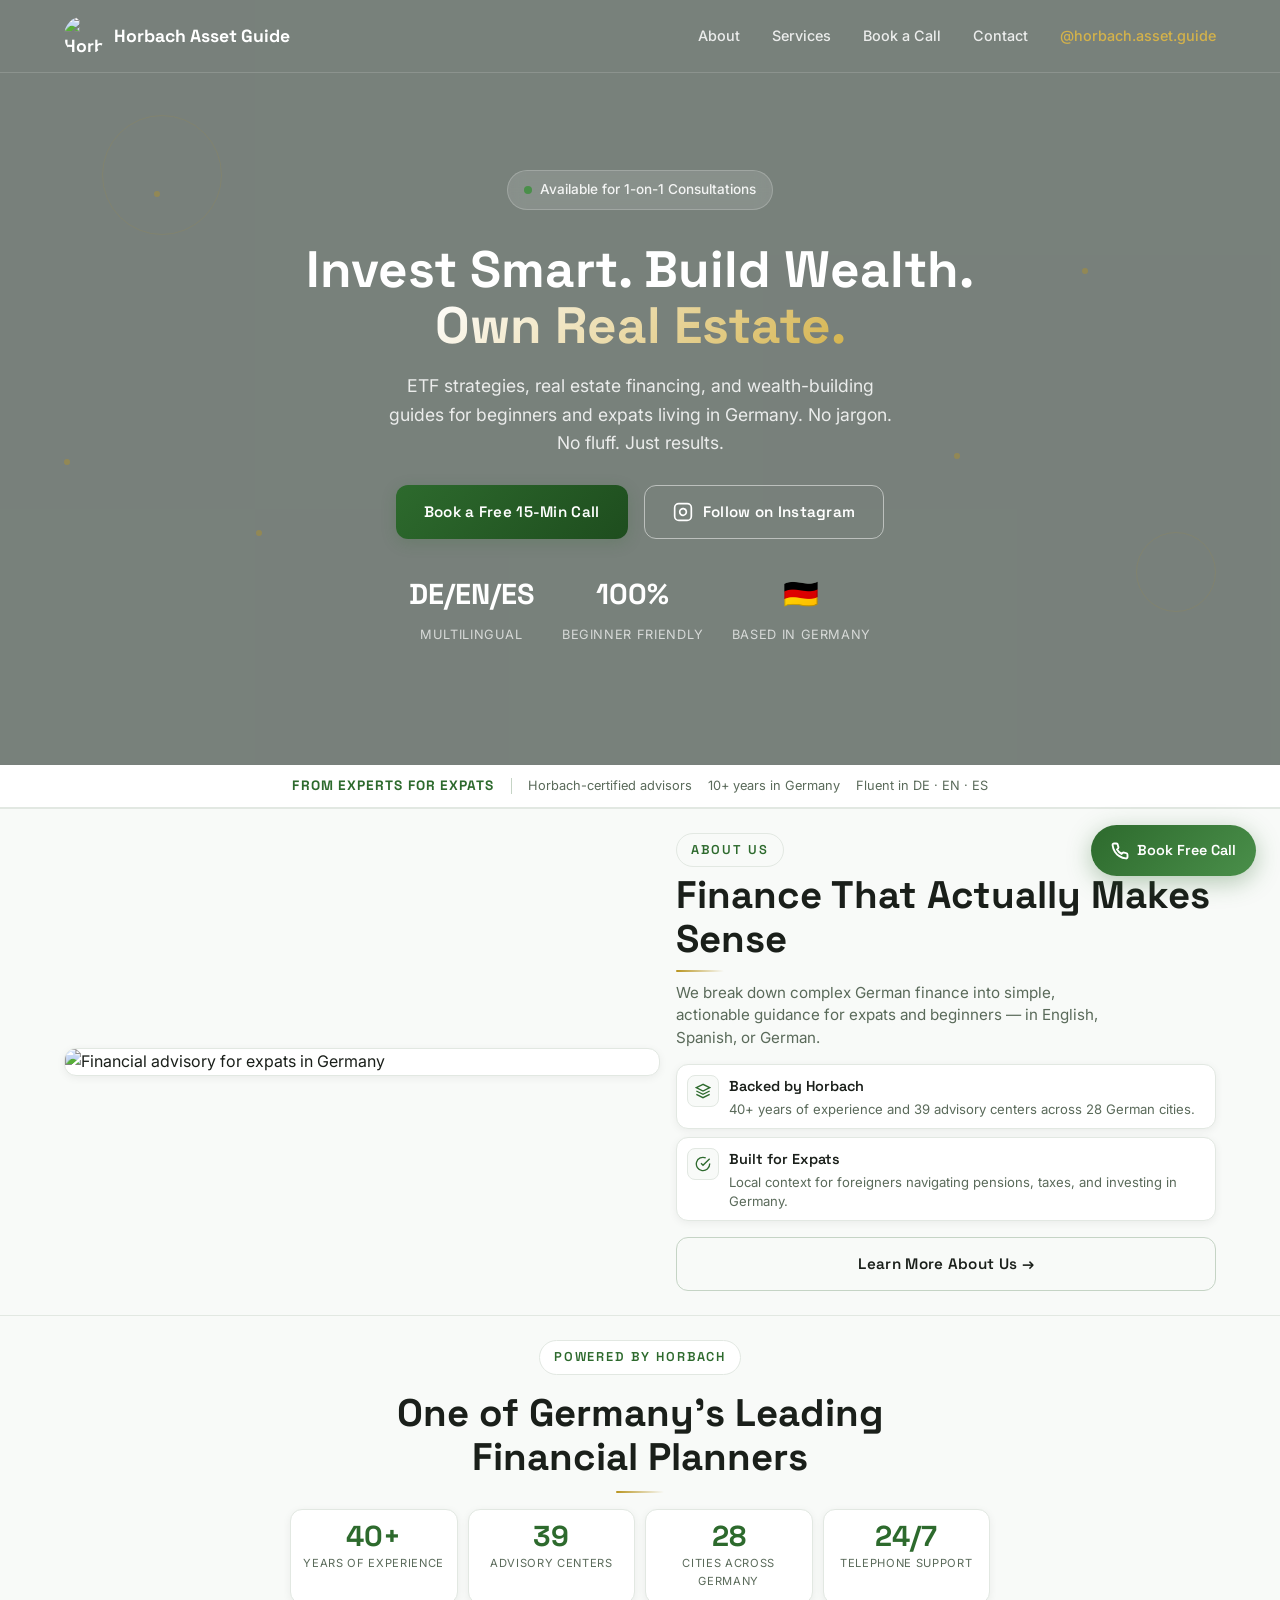
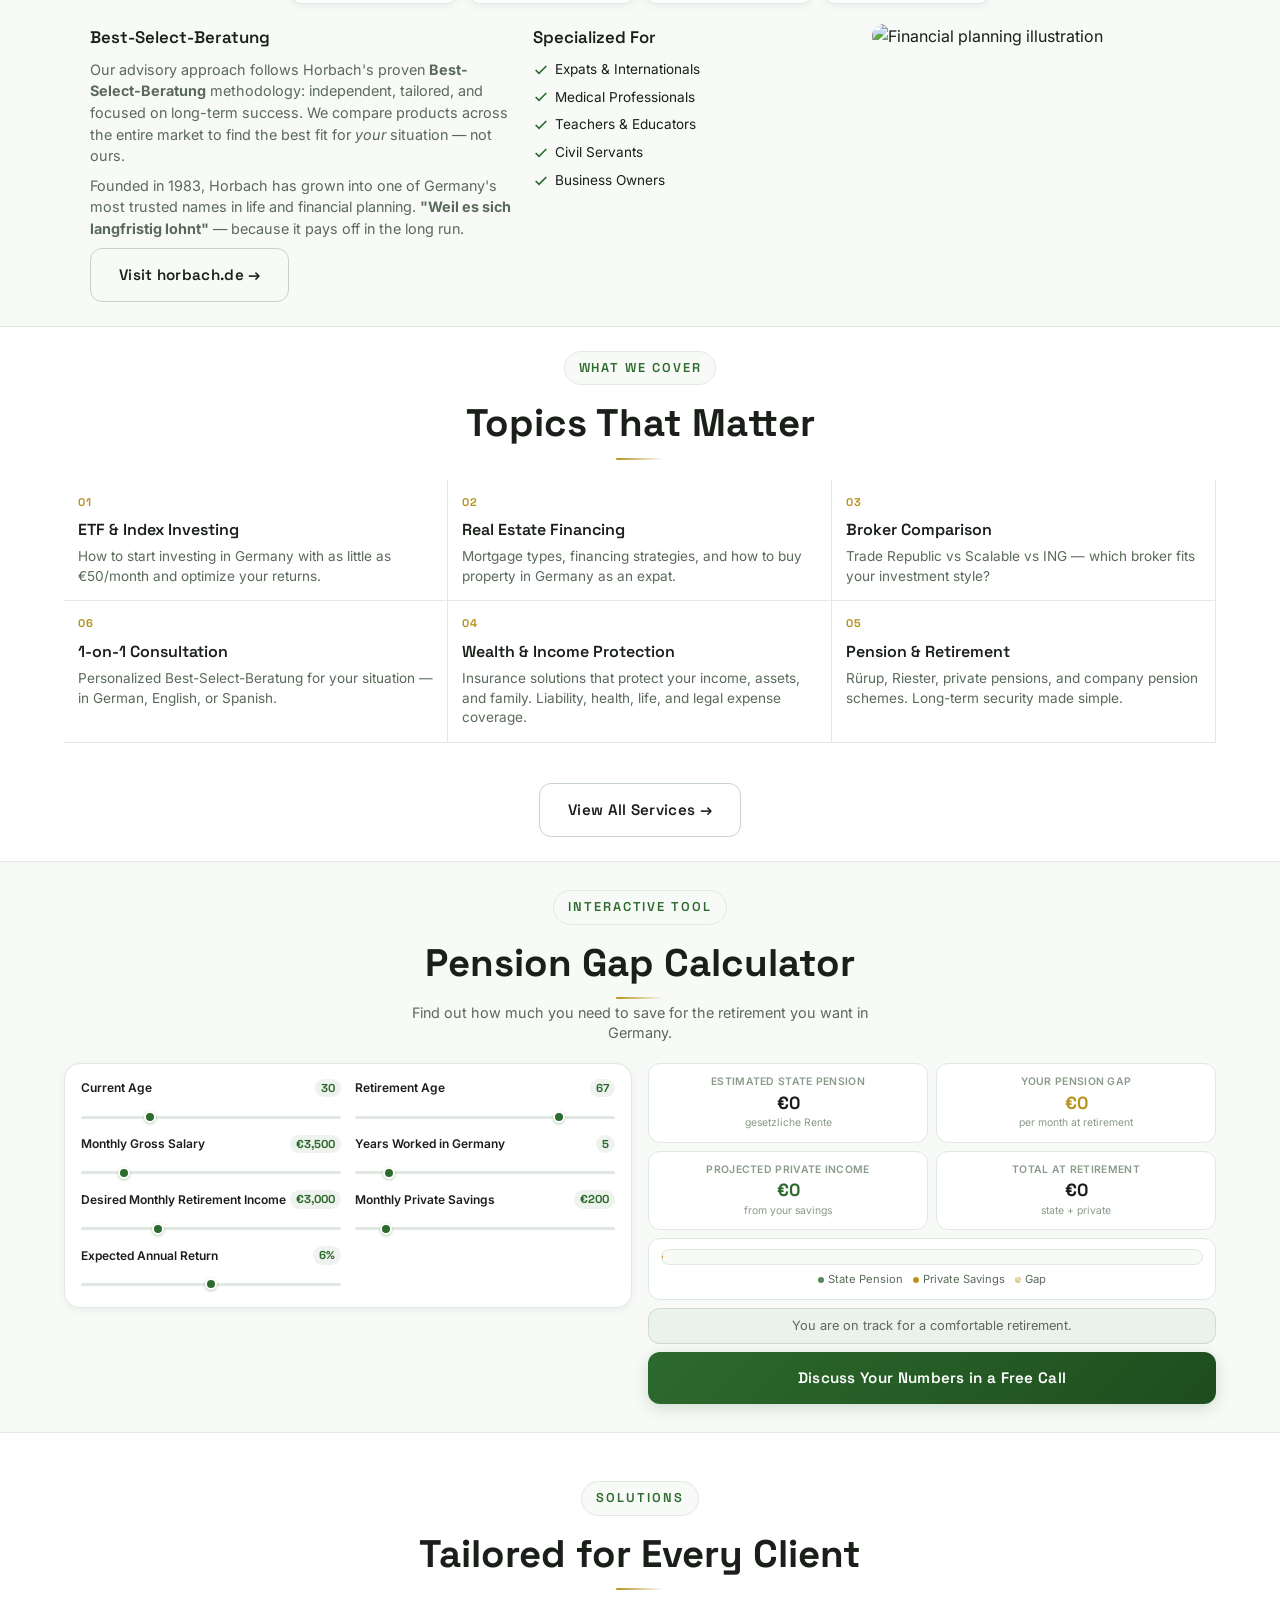
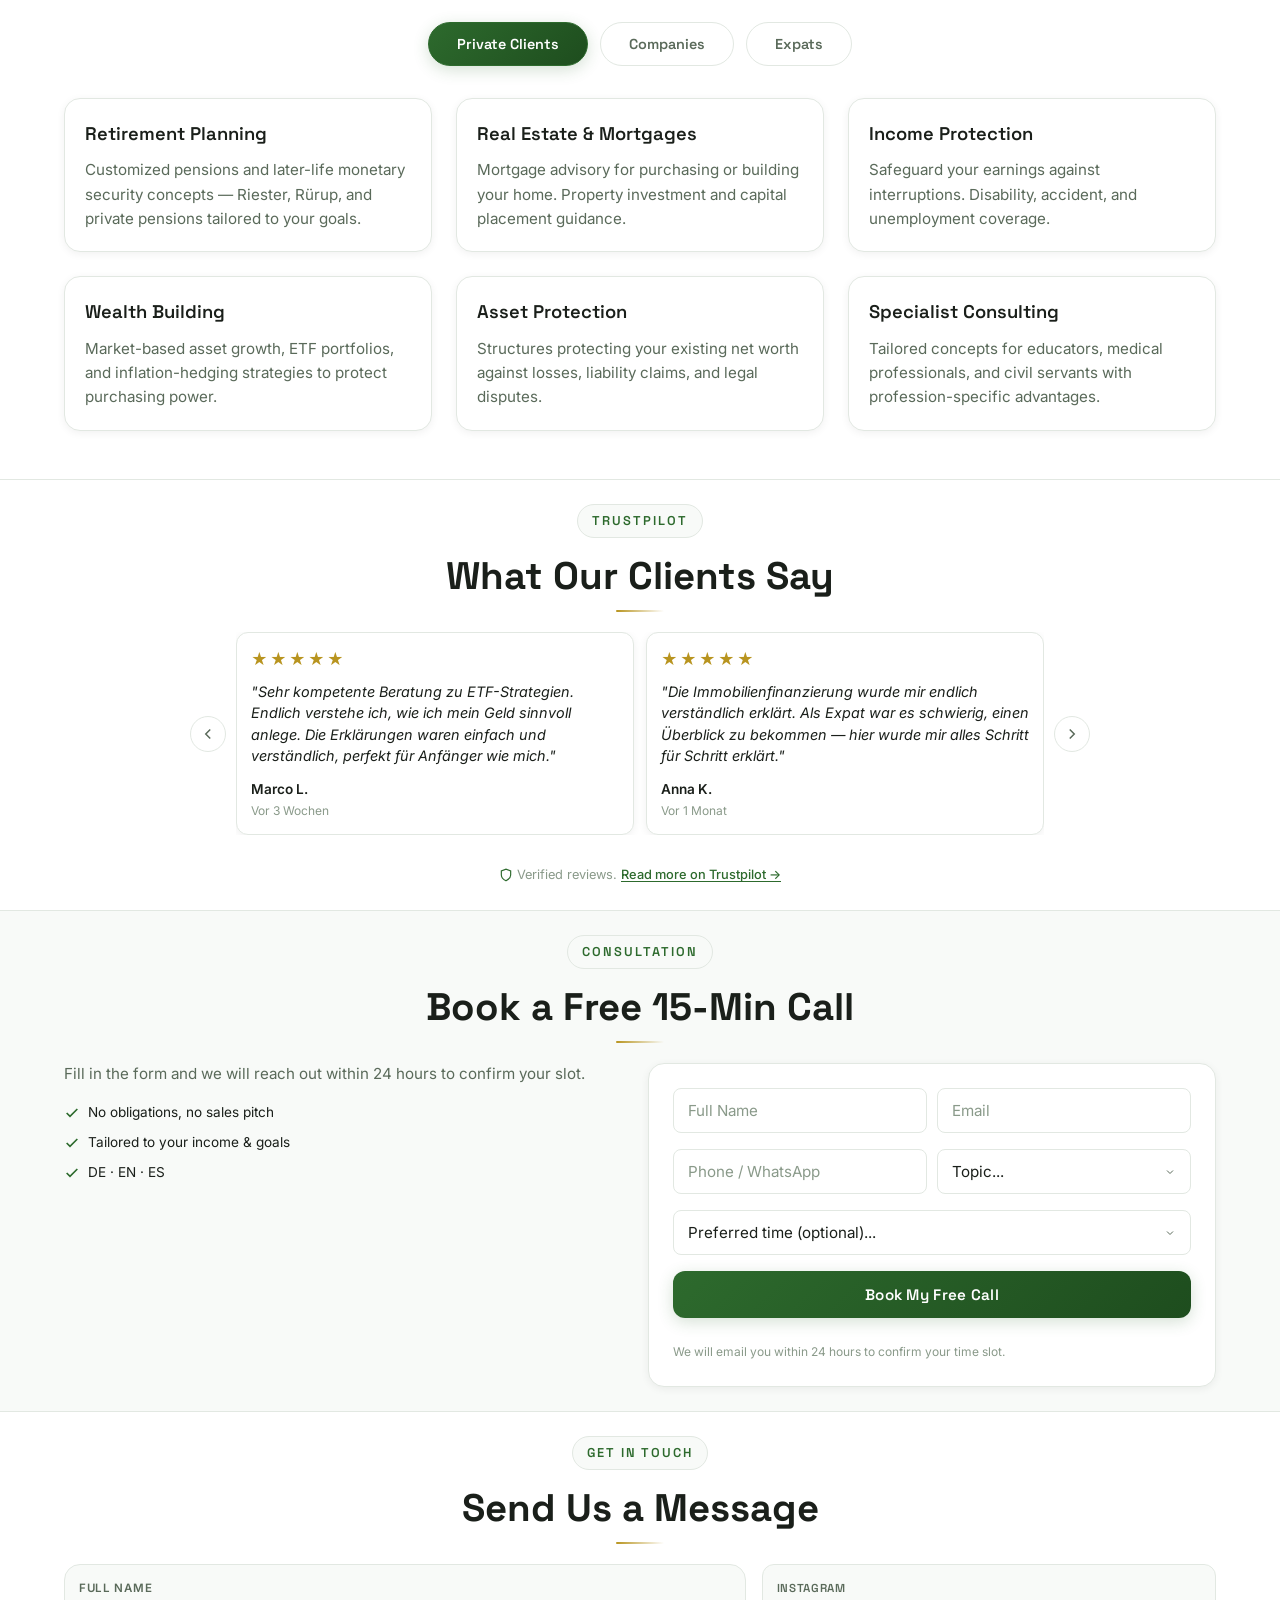
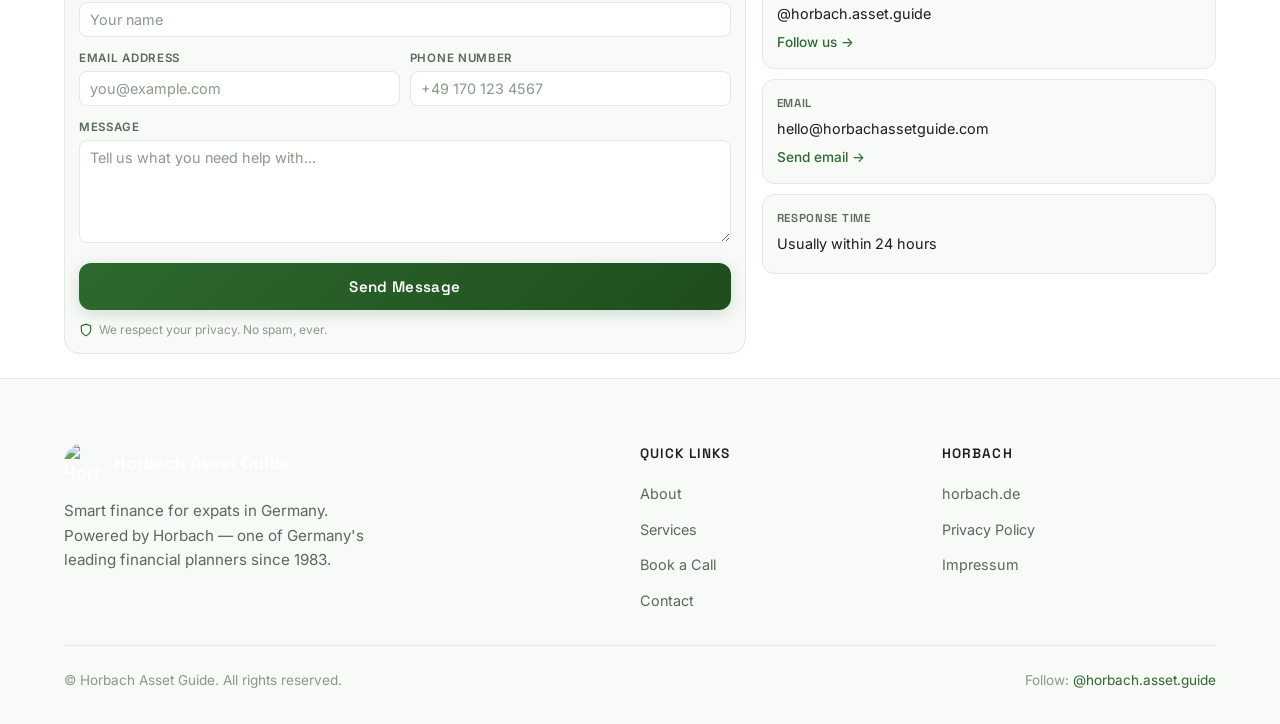
==== commit 83b80948: "Add preferred time slot to booking form Add a small dropdown for morning / afternoon / evening prefe" ====
--- a/index.html
+++ b/index.html
@@ -531,74 +531,44 @@
                 <h2 class="section-title">Book a Free 15-Min Call</h2>
                 <div class="deco-line"></div>
             </div>
-            <div class="booking-grid">
+            <div class="booking-grid compact">
                 <div class="booking-info">
-                    <p class="booking-desc">
-                        Not sure where to start with investing, real estate, or pensions in Germany?
-                        Fill in the form and we will reach out within 24 hours to confirm your slot.
-                    </p>
+                    <p class="booking-desc">Fill in the form and we will reach out within 24 hours to confirm your slot.</p>
                     <ul class="booking-benefits">
-                        <li>
-                            <svg viewBox="0 0 24 24" fill="none" stroke="currentColor" stroke-width="2.5">
-                                <polyline points="20 6 9 17 4 12"/>
-                            </svg>
-                            No obligations, no sales pitch
-                        </li>
-                        <li>
-                            <svg viewBox="0 0 24 24" fill="none" stroke="currentColor" stroke-width="2.5">
-                                <polyline points="20 6 9 17 4 12"/>
-                            </svg>
-                            Tailored to your income &amp; goals
-                        </li>
-                        <li>
-                            <svg viewBox="0 0 24 24" fill="none" stroke="currentColor" stroke-width="2.5">
-                                <polyline points="20 6 9 17 4 12"/>
-                            </svg>
-                            Available in German, English &amp; Spanish
-                        </li>
+                        <li><svg viewBox="0 0 24 24" fill="none" stroke="currentColor" stroke-width="2.5"><polyline points="20 6 9 17 4 12"/></svg>No obligations, no sales pitch</li>
+                        <li><svg viewBox="0 0 24 24" fill="none" stroke="currentColor" stroke-width="2.5"><polyline points="20 6 9 17 4 12"/></svg>Tailored to your income &amp; goals</li>
+                        <li><svg viewBox="0 0 24 24" fill="none" stroke="currentColor" stroke-width="2.5"><polyline points="20 6 9 17 4 12"/></svg>DE · EN · ES</li>
                     </ul>
                 </div>
-                <div class="booking-widget">
-                    <form class="booking-form" id="bookingForm" action="https://formspree.io/f/YOUR_FORM_ID">
+                <div class="booking-widget compact">
+                    <form class="booking-form compact" id="bookingForm" action="https://formspree.io/f/xredloyy" method="POST">
+                        <div class="form-row">
+                            <div class="form-group"><input type="text" id="bookName" name="name" placeholder="Full Name" required></div>
+                            <div class="form-group"><input type="email" id="bookEmail" name="email" placeholder="Email" required></div>
+                        </div>
+                        <div class="form-row">
+                            <div class="form-group"><input type="tel" id="bookPhone" name="phone" placeholder="Phone / WhatsApp" required></div>
+                            <div class="form-group">
+                                <select id="bookTopic" name="topic" required>
+                                    <option value="" disabled selected>Topic...</option>
+                                    <option value="investing">ETF &amp; Investing</option>
+                                    <option value="realestate">Real Estate</option>
+                                    <option value="pension">Pension</option>
+                                    <option value="insurance">Insurance</option>
+                                    <option value="general">General</option>
+                                </select>
+                            </div>
+                        </div>
                         <div class="form-group">
-                            <label for="bookName">Full Name</label>
-                            <input type="text" id="bookName" name="name" placeholder="Your name" required>
-                        </div>
-                        <div class="form-row">
-                            <div class="form-group">
-                                <label for="bookEmail">Email Address</label>
-                                <input type="email" id="bookEmail" name="email" placeholder="you@example.com" required>
-                            </div>
-                            <div class="form-group">
-                                <label for="bookPhone">Phone / WhatsApp</label>
-                                <input type="tel" id="bookPhone" name="phone" placeholder="+49 170 123 4567" required>
-                            </div>
-                        </div>
-                        <div class="form-group">
-                            <label for="bookTopic">What do you need help with?</label>
-                            <select id="bookTopic" name="topic" required>
-                                <option value="" disabled selected>Select a topic...</option>
-                                <option value="investing">ETF &amp; Investing</option>
-                                <option value="realestate">Real Estate &amp; Mortgages</option>
-                                <option value="pension">Pension &amp; Retirement</option>
-                                <option value="insurance">Insurance &amp; Protection</option>
-                                <option value="general">General Financial Planning</option>
+                            <select id="bookTime" name="preferred_time">
+                                <option value="" disabled selected>Preferred time (optional)...</option>
+                                <option value="morning">Morning (9:00 – 12:00)</option>
+                                <option value="afternoon">Afternoon (12:00 – 17:00)</option>
+                                <option value="evening">Evening (17:00 – 20:00)</option>
                             </select>
                         </div>
-                        <div class="form-group">
-                            <label for="bookMessage">Anything else we should know?</label>
-                            <textarea id="bookMessage" name="message" rows="3" placeholder="Optional: your situation, goals, or questions..."></textarea>
-                        </div>
-                        <button type="submit" class="btn btn-primary btn-full">
-                            <span class="btn-text">Book My Free Call</span>
-                            <span class="btn-loader" hidden>Sending...</span>
-                        </button>
-                        <p class="form-note">
-                            <svg width="16" height="16" viewBox="0 0 24 24" fill="none" stroke="currentColor" stroke-width="2">
-                                <path d="M12 22s8-4 8-10V5l-8-3-8 3v7c0 6 8 10 8 10z"/>
-                            </svg>
-                            We will email you within 24 hours to confirm your time slot.
-                        </p>
+                        <button type="submit" class="btn btn-primary btn-full">Book My Free Call</button>
+                        <p class="form-note">We will email you within 24 hours to confirm your time slot.</p>
                     </form>
                 </div>
             </div>
@@ -614,7 +584,7 @@
                 <div class="deco-line"></div>
             </div>
             <div class="contact-grid">
-                <form class="contact-form" id="contactForm" action="https://formspree.io/f/YOUR_FORM_ID">
+                <form class="contact-form" id="contactForm" action="https://formspree.io/f/xredloyy" method="POST">
                     <div class="form-group">
                         <label for="name">Full Name</label>
                         <input type="text" id="name" name="name" placeholder="Your name" required>
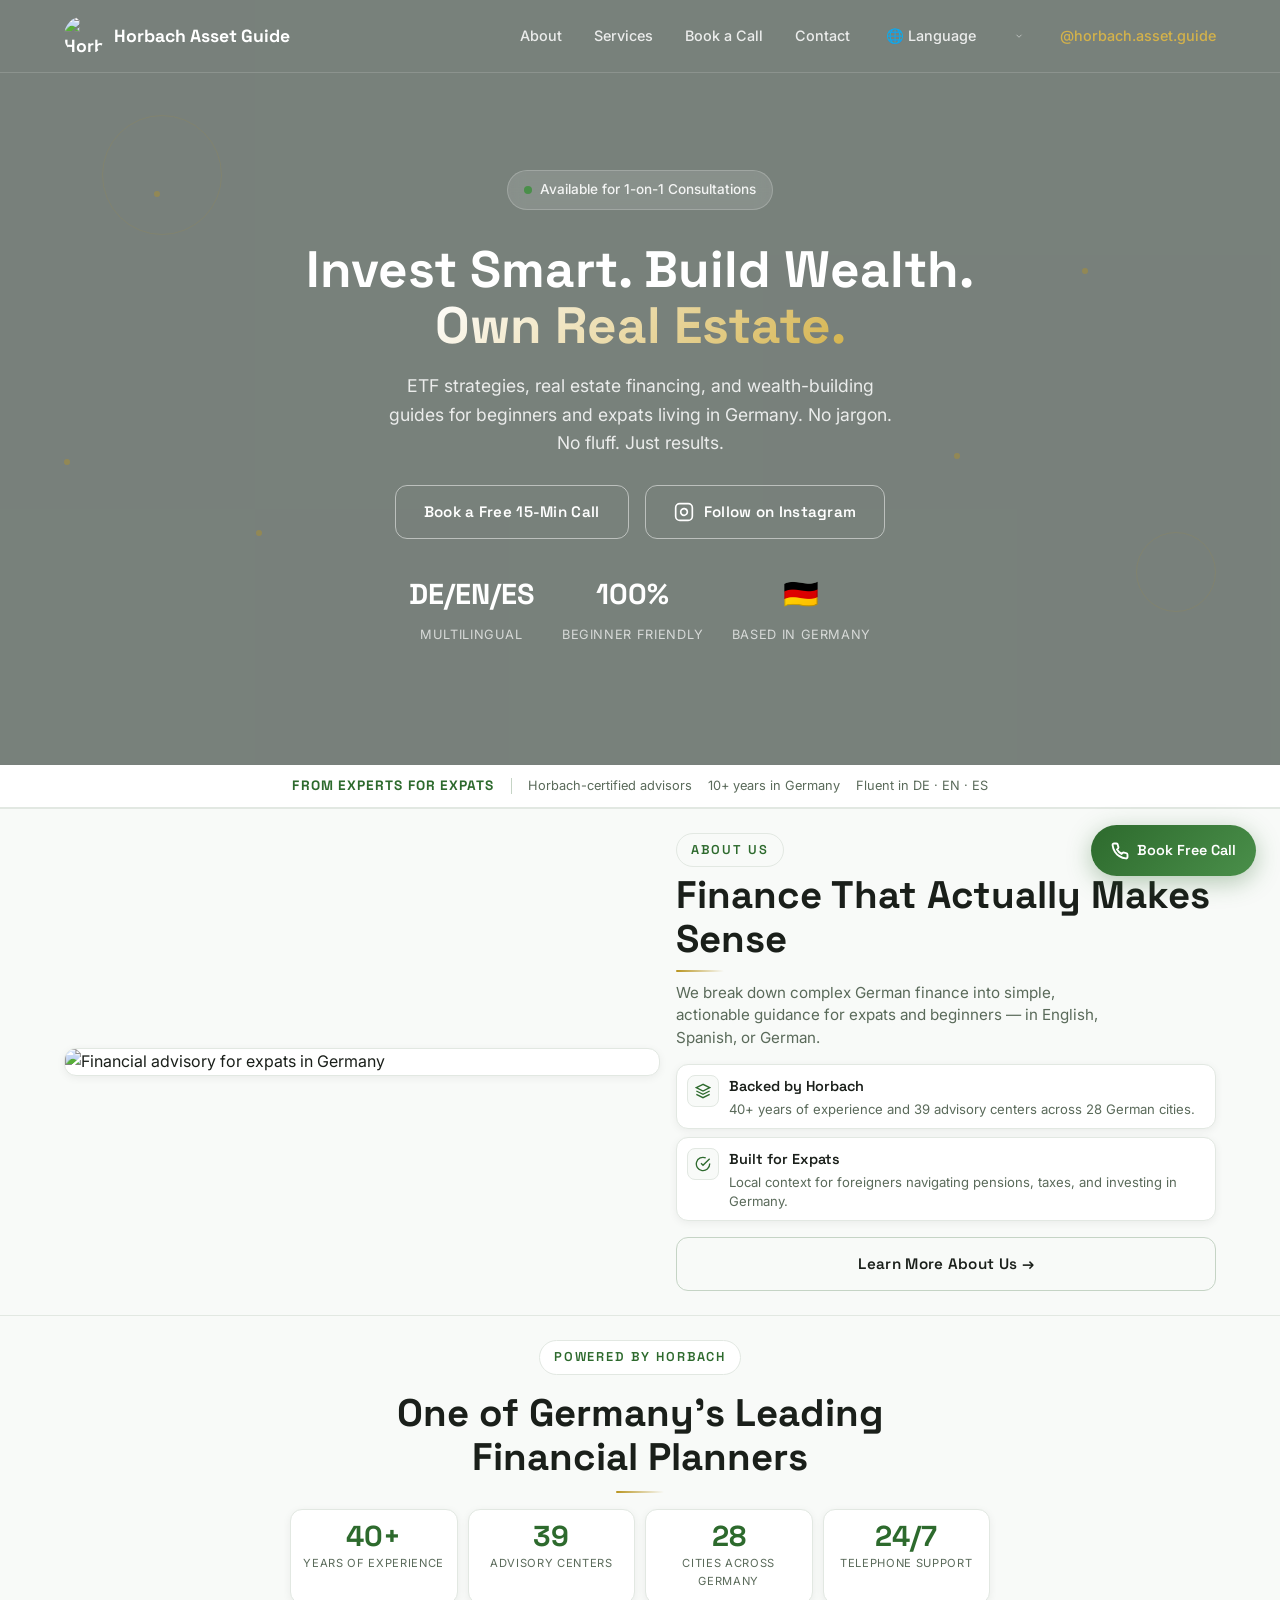
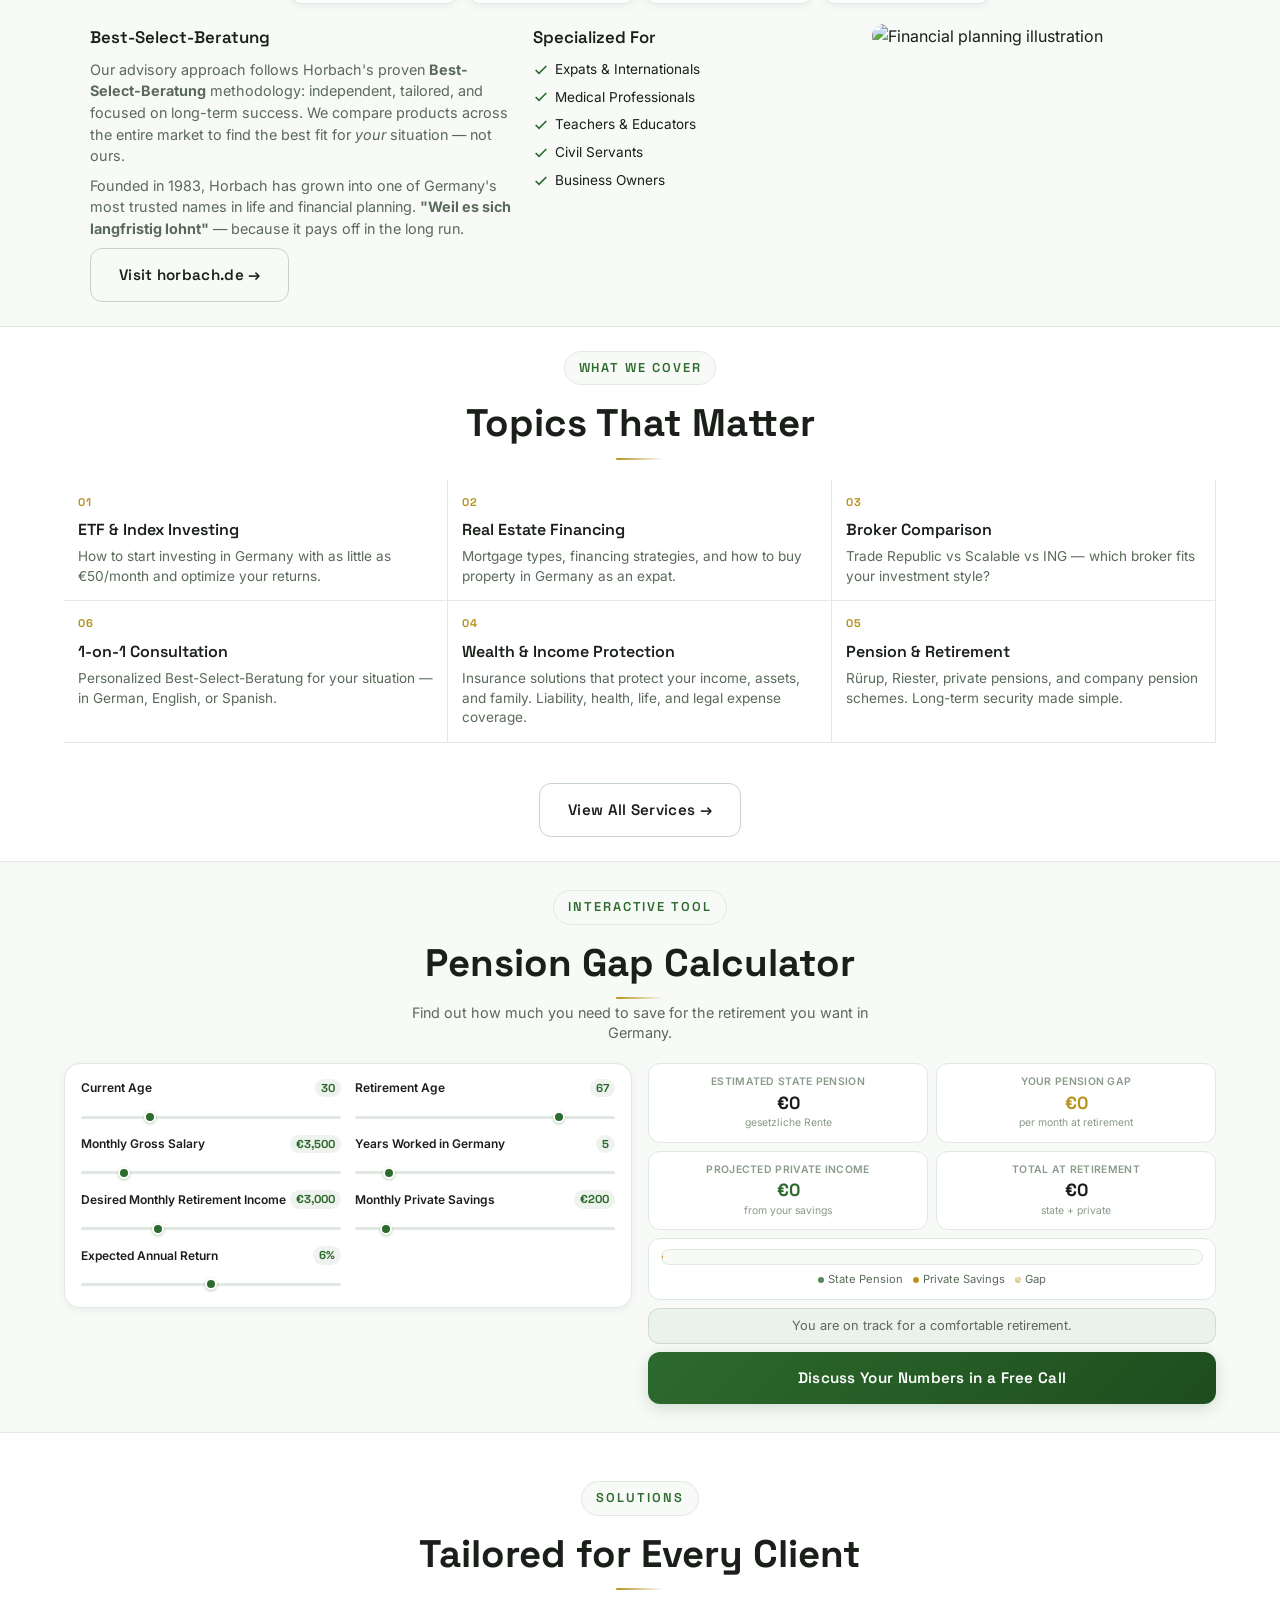
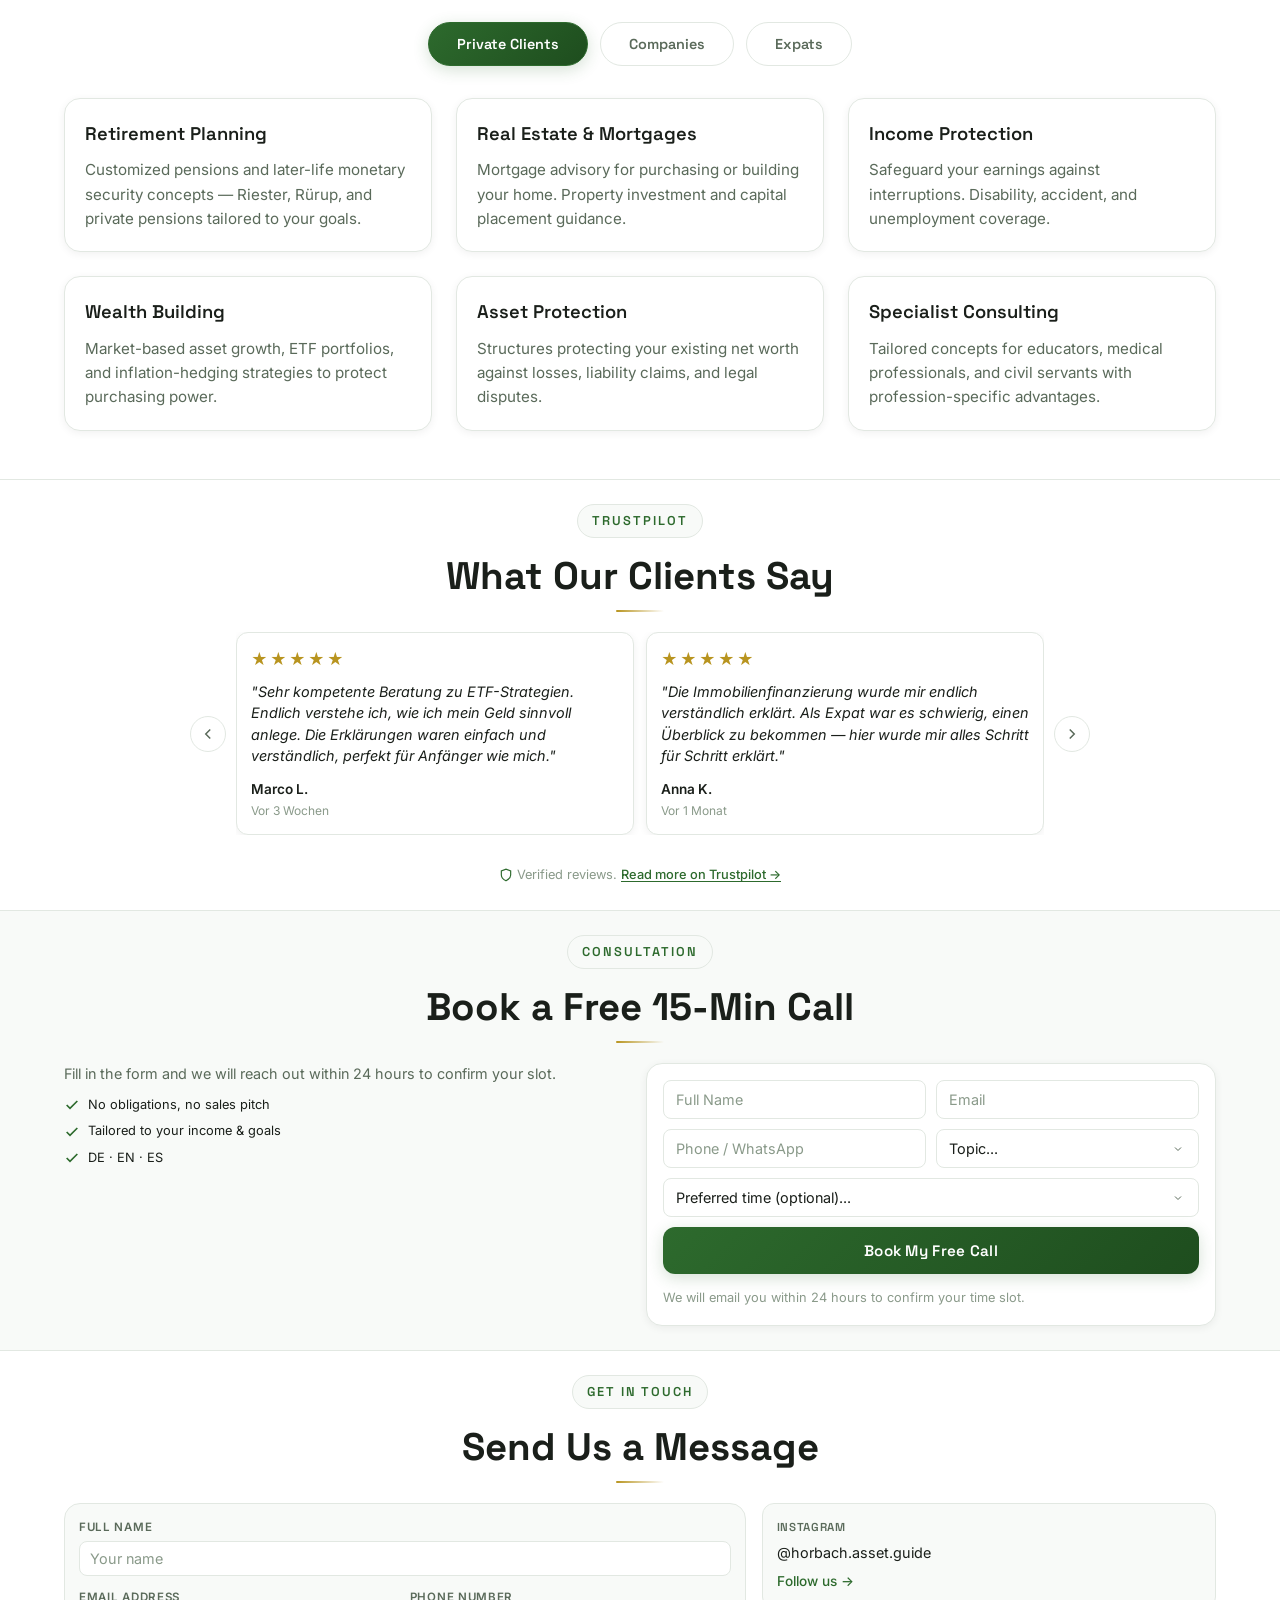
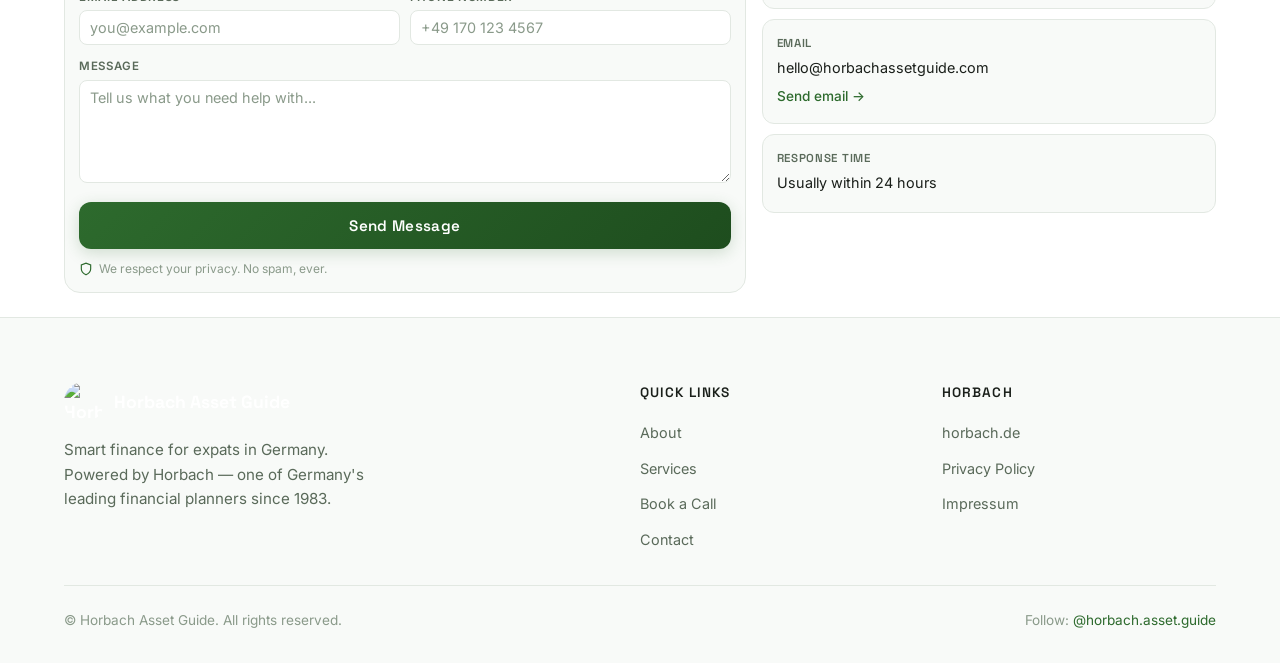
==== commit ca07111d: "Fix mobile menu: language card styling and active link visibility on scroll - Wrap language select i" ====
--- a/index.html
+++ b/index.html
@@ -30,6 +30,38 @@
                 <li><a href="services.html">Services</a></li>
                 <li><a href="#book">Book a Call</a></li>
                 <li><a href="#contact">Contact</a></li>
+                <li class="nav-lang">
+                    <div class="lang-card">
+                        <select class="lang-select" id="langSelect" onchange="if(this.value){const u=encodeURIComponent(window.location.href);window.location.href='https://translate.google.com/translate?sl=en&tl='+this.value+'&u='+u;}">
+                        <option value="" selected>🌐 Language</option>
+                        <option value="es">Español</option>
+                        <option value="fr">Français</option>
+                        <option value="de">Deutsch</option>
+                        <option value="zh-CN">中文</option>
+                        <option value="hi">हिन्दी</option>
+                        <option value="ar">العربية</option>
+                        <option value="bn">বাংলা</option>
+                        <option value="pt">Português</option>
+                        <option value="ru">Русский</option>
+                        <option value="ur">اردو</option>
+                        <option value="id">Bahasa Indonesia</option>
+                        <option value="ja">日本語</option>
+                        <option value="tr">Türkçe</option>
+                        <option value="vi">Tiếng Việt</option>
+                        <option value="ko">한국어</option>
+                        <option value="it">Italiano</option>
+                        <option value="pl">Polski</option>
+                        <option value="uk">Українська</option>
+                        <option value="ro">Română</option>
+                        <option value="ms">Melayu</option>
+                        <option value="ta">தமிழ்</option>
+                        <option value="te">తెలుగు</option>
+                        <option value="fa">فارسی</option>
+                        <option value="pa">ਪੰਜਾਬੀ</option>
+                        <option value="sw">Kiswahili</option>
+                    </select>
+                    </div>
+                </li>
                 <li><a href="https://instagram.com/horbach.asset.guide" target="_blank" class="nav-ig">@horbach.asset.guide</a></li>
             </ul>
         </div>
@@ -61,7 +93,7 @@
                 and expats living in Germany. No jargon. No fluff. Just results.
             </p>
             <div class="hero-cta">
-                <a href="#book" class="btn btn-primary">Book a Free 15-Min Call</a>
+                <a href="#book" class="btn btn-outline btn-white">Book a Free 15-Min Call</a>
                 <a href="https://instagram.com/horbach.asset.guide" target="_blank" class="btn btn-outline btn-white">
                     <svg width="20" height="20" viewBox="0 0 24 24" fill="none" stroke="currentColor" stroke-width="2">
                         <rect x="2" y="2" width="20" height="20" rx="5" ry="5"/>
@@ -675,7 +707,7 @@
         <svg width="18" height="18" viewBox="0 0 24 24" fill="none" stroke="currentColor" stroke-width="2.5">
             <path d="M22 16.92v3a2 2 0 0 1-2.18 2 19.79 19.79 0 0 1-8.63-3.07 19.5 19.5 0 0 1-6-6 19.79 19.79 0 0 1-3.07-8.67A2 2 0 0 1 4.11 2h3a2 2 0 0 1 2 1.72c.127.96.361 1.903.7 2.81a2 2 0 0 1-.45 2.11L8.09 9.91a16 16 0 0 0 6 6l1.27-1.27a2 2 0 0 1 2.11-.45c.907.339 1.85.573 2.81.7A2 2 0 0 1 22 16.92z"/>
         </svg>
-        Book Free Call
+        <span class="sticky-text">Book Free Call</span>
     </a>
 
     <script src="script.js"></script>
--- a/styles.css
+++ b/styles.css
@@ -311,6 +311,106 @@
     display: none !important;
 }
 
+/* Language Selector in Nav */
+.nav-lang {
+    position: relative;
+}
+
+.lang-select {
+    appearance: none;
+    -webkit-appearance: none;
+    background: transparent;
+    border: none;
+    font-family: var(--font-body);
+    font-size: 0.9rem;
+    font-weight: 500;
+    color: rgba(255, 255, 255, 0.85);
+    cursor: pointer;
+    padding: 4px 20px 4px 4px;
+    background-image: url("data:image/svg+xml,%3Csvg xmlns='http://www.w3.org/2000/svg' width='10' height='10' viewBox='0 0 24 24' fill='none' stroke='rgba(255,255,255,0.6)' stroke-width='2'%3E%3Cpolyline points='6 9 12 15 18 9'/%3E%3C/svg%3E");
+    background-repeat: no-repeat;
+    background-position: right 4px center;
+}
+
+.navbar.scrolled .lang-select {
+    color: var(--color-text-muted);
+    background-image: url("data:image/svg+xml,%3Csvg xmlns='http://www.w3.org/2000/svg' width='10' height='10' viewBox='0 0 24 24' fill='none' stroke='%235a6a5a' stroke-width='2'%3E%3Cpolyline points='6 9 12 15 18 9'/%3E%3C/svg%3E");
+}
+
+.lang-select:focus {
+    outline: none;
+}
+
+.lang-select option {
+    color: var(--color-text);
+    background: var(--color-bg-card);
+}
+
+@media (max-width: 768px) {
+    .nav-links .nav-lang {
+        width: auto;
+        border-bottom: none;
+        opacity: 0;
+        transform: translateX(40px);
+        transition: opacity 0.4s ease, transform 0.4s cubic-bezier(0.16, 1, 0.3, 1);
+    }
+
+    .nav-links.active .nav-lang {
+        opacity: 1;
+        transform: translateX(0);
+        transition-delay: 0.30s;
+    }
+
+    .nav-links .nav-lang .lang-card {
+        display: flex;
+        align-items: center;
+        padding: 14px 24px;
+        background: rgba(0,0,0,0.72);
+        border-radius: var(--radius-md);
+        backdrop-filter: blur(14px) saturate(1.2);
+        -webkit-backdrop-filter: blur(14px) saturate(1.2);
+        border: 1px solid rgba(255,255,255,0.08);
+        box-shadow: 0 6px 24px rgba(0,0,0,0.28);
+        width: auto;
+        min-width: 160px;
+        transition: all 0.25s ease;
+        cursor: pointer;
+        gap: 6px;
+    }
+
+    .nav-links .nav-lang .lang-card:hover {
+        background: rgba(0,0,0,0.88);
+        transform: translateX(-6px);
+        box-shadow: 0 8px 30px rgba(0,0,0,0.35);
+    }
+
+    .nav-links .nav-lang .lang-card .lang-select {
+        appearance: none;
+        -webkit-appearance: none;
+        background: transparent;
+        border: none;
+        font-family: var(--font-body);
+        font-size: 0.95rem;
+        font-weight: 500;
+        color: rgba(255,255,255,0.82);
+        cursor: pointer;
+        padding: 0 20px 0 0;
+        flex: 1;
+        background-image: url("data:image/svg+xml,%3Csvg xmlns='http://www.w3.org/2000/svg' width='10' height='10' viewBox='0 0 24 24' fill='none' stroke='rgba(255,255,255,0.6)' stroke-width='2'%3E%3Cpolyline points='6 9 12 15 18 9'/%3E%3C/svg%3E");
+        background-repeat: no-repeat;
+        background-position: right center;
+    }
+
+    .nav-links .nav-lang .lang-card .lang-select:focus {
+        outline: none;
+    }
+
+    .nav-links .nav-lang .lang-card .lang-select option {
+        color: var(--color-text);
+        background: #1a1a1a;
+    }
+}
+
 /* Mobile Menu */
 .mobile-menu-btn {
     display: none;
@@ -340,39 +440,122 @@
         display: flex;
     }
 
+    /* Animated hamburger → X when open */
+    .mobile-menu-btn.active span:nth-child(1) {
+        transform: translateY(7px) rotate(45deg);
+    }
+    .mobile-menu-btn.active span:nth-child(2) {
+        opacity: 0;
+    }
+    .mobile-menu-btn.active span:nth-child(3) {
+        transform: translateY(-7px) rotate(-45deg);
+    }
+
     .nav-links {
         position: fixed;
         top: 68px;
         left: 0;
         right: 0;
         bottom: 0;
-        background: var(--color-bg);
+        background: transparent;
         flex-direction: column;
-        align-items: flex-start;
+        align-items: flex-end;
+        justify-content: center;
         padding: 24px 20px;
-        gap: 0;
+        gap: 10px;
         transform: translateX(100%);
-        transition: transform 0.3s ease;
-        border-top: 1px solid var(--color-border);
+        transition: transform 0.4s cubic-bezier(0.16, 1, 0.3, 1);
+        border-top: none;
+        pointer-events: none;
     }
 
     .nav-links.active {
         transform: translateX(0);
+        pointer-events: auto;
     }
 
     .nav-links li {
-        width: 100%;
-        border-bottom: 1px solid var(--color-border);
-    }
+        width: auto;
+        border-bottom: none;
+        opacity: 0;
+        transform: translateX(40px);
+        transition: opacity 0.4s ease, transform 0.4s cubic-bezier(0.16, 1, 0.3, 1);
+    }
+
+    .nav-links.active li {
+        opacity: 1;
+        transform: translateX(0);
+    }
+
+    .nav-links.active li:nth-child(1) { transition-delay: 0.05s; }
+    .nav-links.active li:nth-child(2) { transition-delay: 0.10s; }
+    .nav-links.active li:nth-child(3) { transition-delay: 0.15s; }
+    .nav-links.active li:nth-child(4) { transition-delay: 0.20s; }
+    .nav-links.active li:nth-child(5) { transition-delay: 0.25s; }
 
     .nav-links a {
         display: block;
-        padding: 16px 0;
-        font-size: 1.1rem;
+        padding: 14px 24px;
+        font-size: 0.95rem;
+        font-weight: 500;
+        color: rgba(255,255,255,0.82);
+        background: rgba(0,0,0,0.72);
+        border-radius: var(--radius-md);
+        backdrop-filter: blur(14px) saturate(1.2);
+        -webkit-backdrop-filter: blur(14px) saturate(1.2);
+        border: 1px solid rgba(255,255,255,0.08);
+        box-shadow: 0 6px 24px rgba(0,0,0,0.28);
+        transition: all 0.25s ease;
+    }
+
+    .nav-links a:hover {
+        background: rgba(0,0,0,0.88);
+        color: #ffffff;
+        transform: translateX(-6px);
+        box-shadow: 0 8px 30px rgba(0,0,0,0.35);
     }
 
     .nav-links a::after {
         display: none;
+    }
+
+    /* Override desktop .active styles inside mobile menu */
+    .nav-links a.active,
+    .navbar.scrolled .nav-links a.active {
+        color: rgba(255,255,255,0.82);
+        background: rgba(0,0,0,0.72);
+        border: 1px solid rgba(255,255,255,0.08);
+        border-radius: var(--radius-md);
+        padding: 14px 24px;
+        backdrop-filter: blur(14px) saturate(1.2);
+        -webkit-backdrop-filter: blur(14px) saturate(1.2);
+        box-shadow: 0 6px 24px rgba(0,0,0,0.28);
+    }
+
+    .nav-links a.active:hover,
+    .navbar.scrolled .nav-links a.active:hover {
+        background: rgba(0,0,0,0.88);
+        color: #ffffff;
+        transform: translateX(-6px);
+        box-shadow: 0 8px 30px rgba(0,0,0,0.35);
+    }
+
+    /* Override desktop scrolled color so mobile menu text stays white on dark cards */
+    .navbar.scrolled .nav-links a {
+        color: rgba(255,255,255,0.82);
+    }
+    .navbar.scrolled .nav-links a:hover {
+        color: #ffffff;
+    }
+
+    .nav-links .nav-ig,
+    .navbar.scrolled .nav-links .nav-ig {
+        color: rgba(255,255,255,0.82) !important;
+    }
+
+    .nav-links .nav-ig:hover,
+    .navbar.scrolled .nav-links .nav-ig:hover {
+        color: #ffffff !important;
     }
 }
 
@@ -1362,6 +1545,28 @@
     cursor: pointer;
 }
 
+@media (max-width: 640px) {
+    .calc-slider::-webkit-slider-thumb {
+        width: 18px;
+        height: 18px;
+        border: 3px solid var(--color-bg);
+        box-shadow: 0 2px 6px rgba(45, 106, 45, 0.4);
+    }
+    .calc-slider::-moz-range-thumb {
+        width: 18px;
+        height: 18px;
+        border: 3px solid var(--color-bg);
+        box-shadow: 0 2px 6px rgba(45, 106, 45, 0.4);
+    }
+    .calc-inputs {
+        padding: 16px;
+        gap: 10px 0;
+    }
+    .calc-card {
+        padding: 8px 6px;
+    }
+}
+
 .calc-results {
     display: flex;
     flex-direction: column;
@@ -1638,6 +1843,56 @@
 .booking-form .form-note {
     margin-top: 8px;
     margin-bottom: 0;
+}
+
+/* Compact Booking */
+.booking-grid.compact {
+    gap: 12px;
+}
+
+.booking-grid.compact .booking-desc {
+    margin-bottom: 10px;
+    font-size: 0.9rem;
+}
+
+.booking-grid.compact .booking-benefits {
+    gap: 6px;
+}
+
+.booking-grid.compact .booking-benefits li {
+    font-size: 0.8rem;
+}
+
+.booking-widget.compact {
+    padding: 16px;
+}
+
+.booking-form.compact {
+    gap: 10px;
+}
+
+.booking-form.compact .form-row {
+    display: grid;
+    grid-template-columns: 1fr 1fr;
+    gap: 10px;
+}
+
+.booking-form.compact .form-group input,
+.booking-form.compact .form-group select {
+    padding: 10px 12px;
+    font-size: 0.9rem;
+}
+
+.booking-form.compact .form-note {
+    font-size: 0.8rem;
+    margin-top: 4px;
+}
+
+@media (max-width: 640px) {
+    .booking-form.compact .form-row {
+        grid-template-columns: 1fr;
+        gap: 10px;
+    }
 }
 
 /* ============================================
@@ -1961,7 +2216,20 @@
     .sticky-book-btn {
         bottom: 16px;
         right: 16px;
-        padding: 12px 16px;
-        font-size: 0.85rem;
-    }
-}
+        padding: 0;
+        width: 50px;
+        height: 50px;
+        border-radius: 50%;
+        justify-content: center;
+        gap: 0;
+    }
+
+    .sticky-book-btn .sticky-text {
+        display: none;
+    }
+
+    .sticky-book-btn svg {
+        width: 20px;
+        height: 20px;
+    }
+}
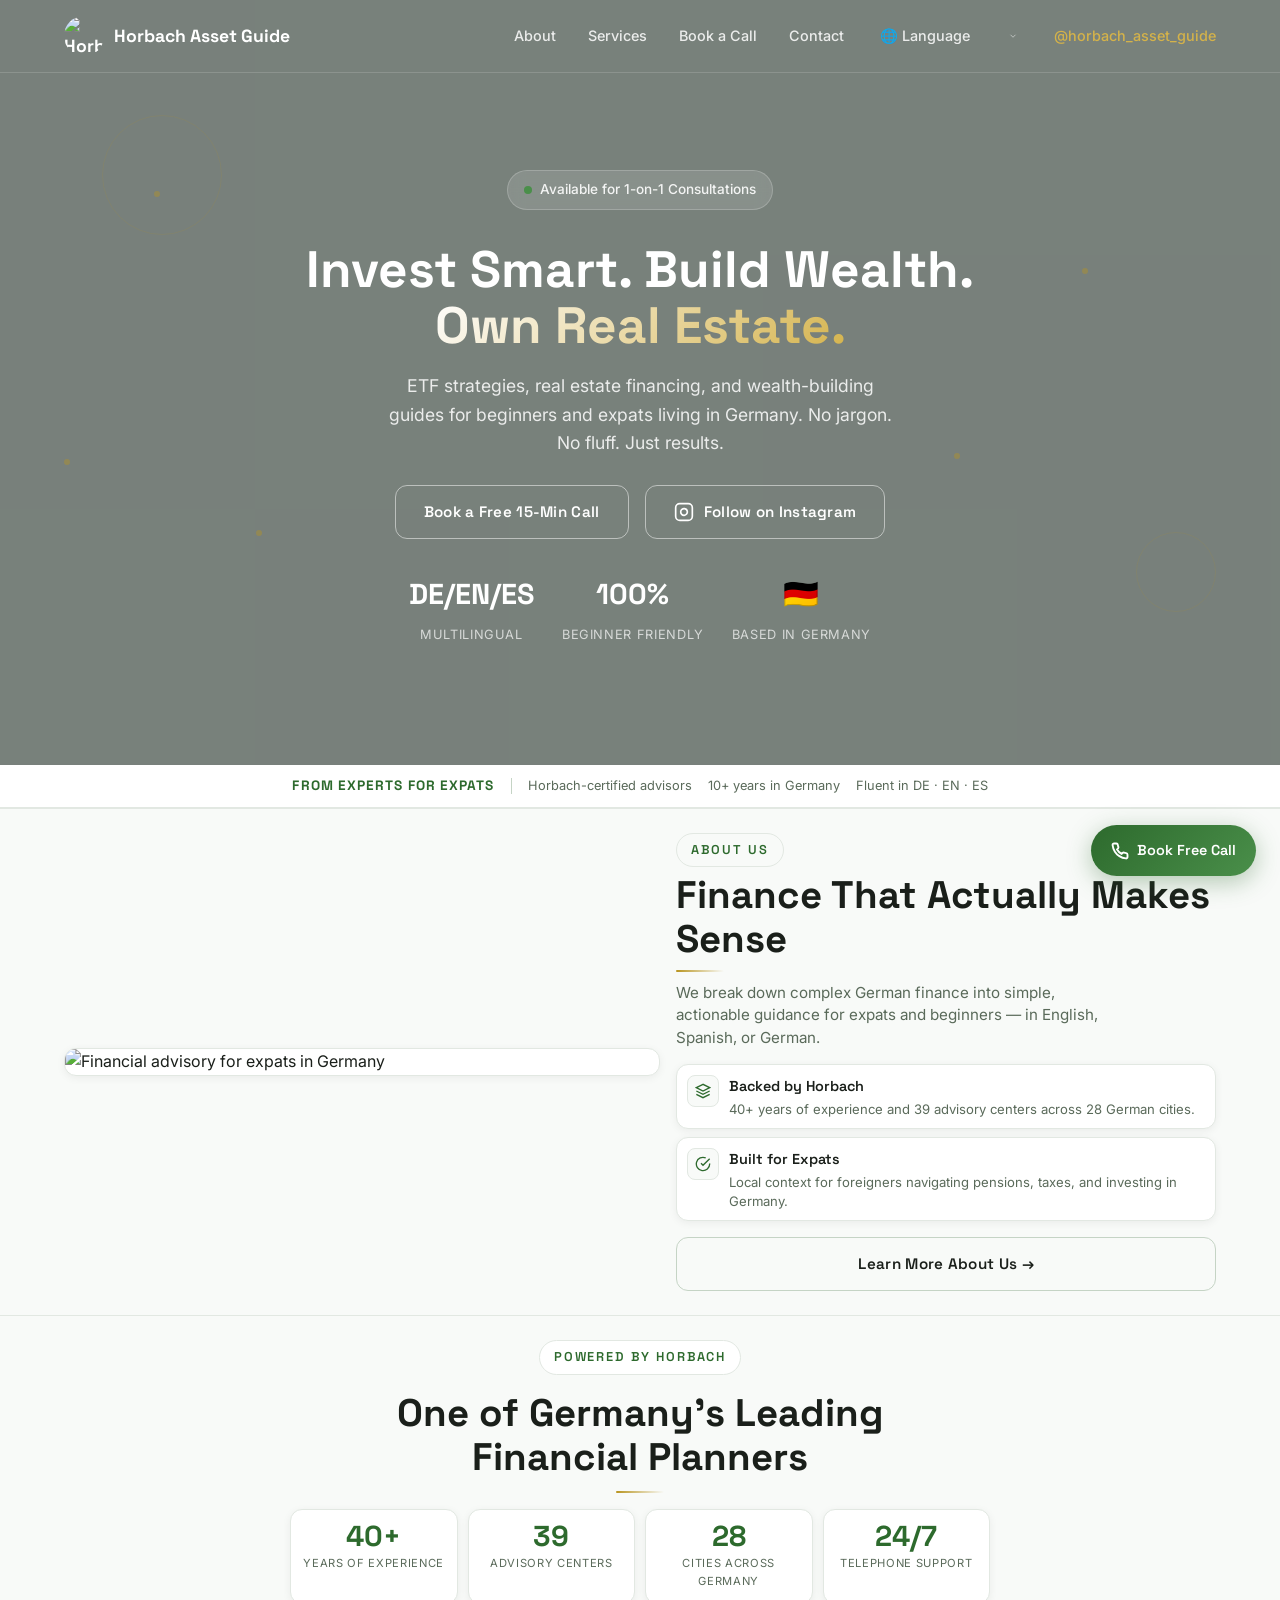
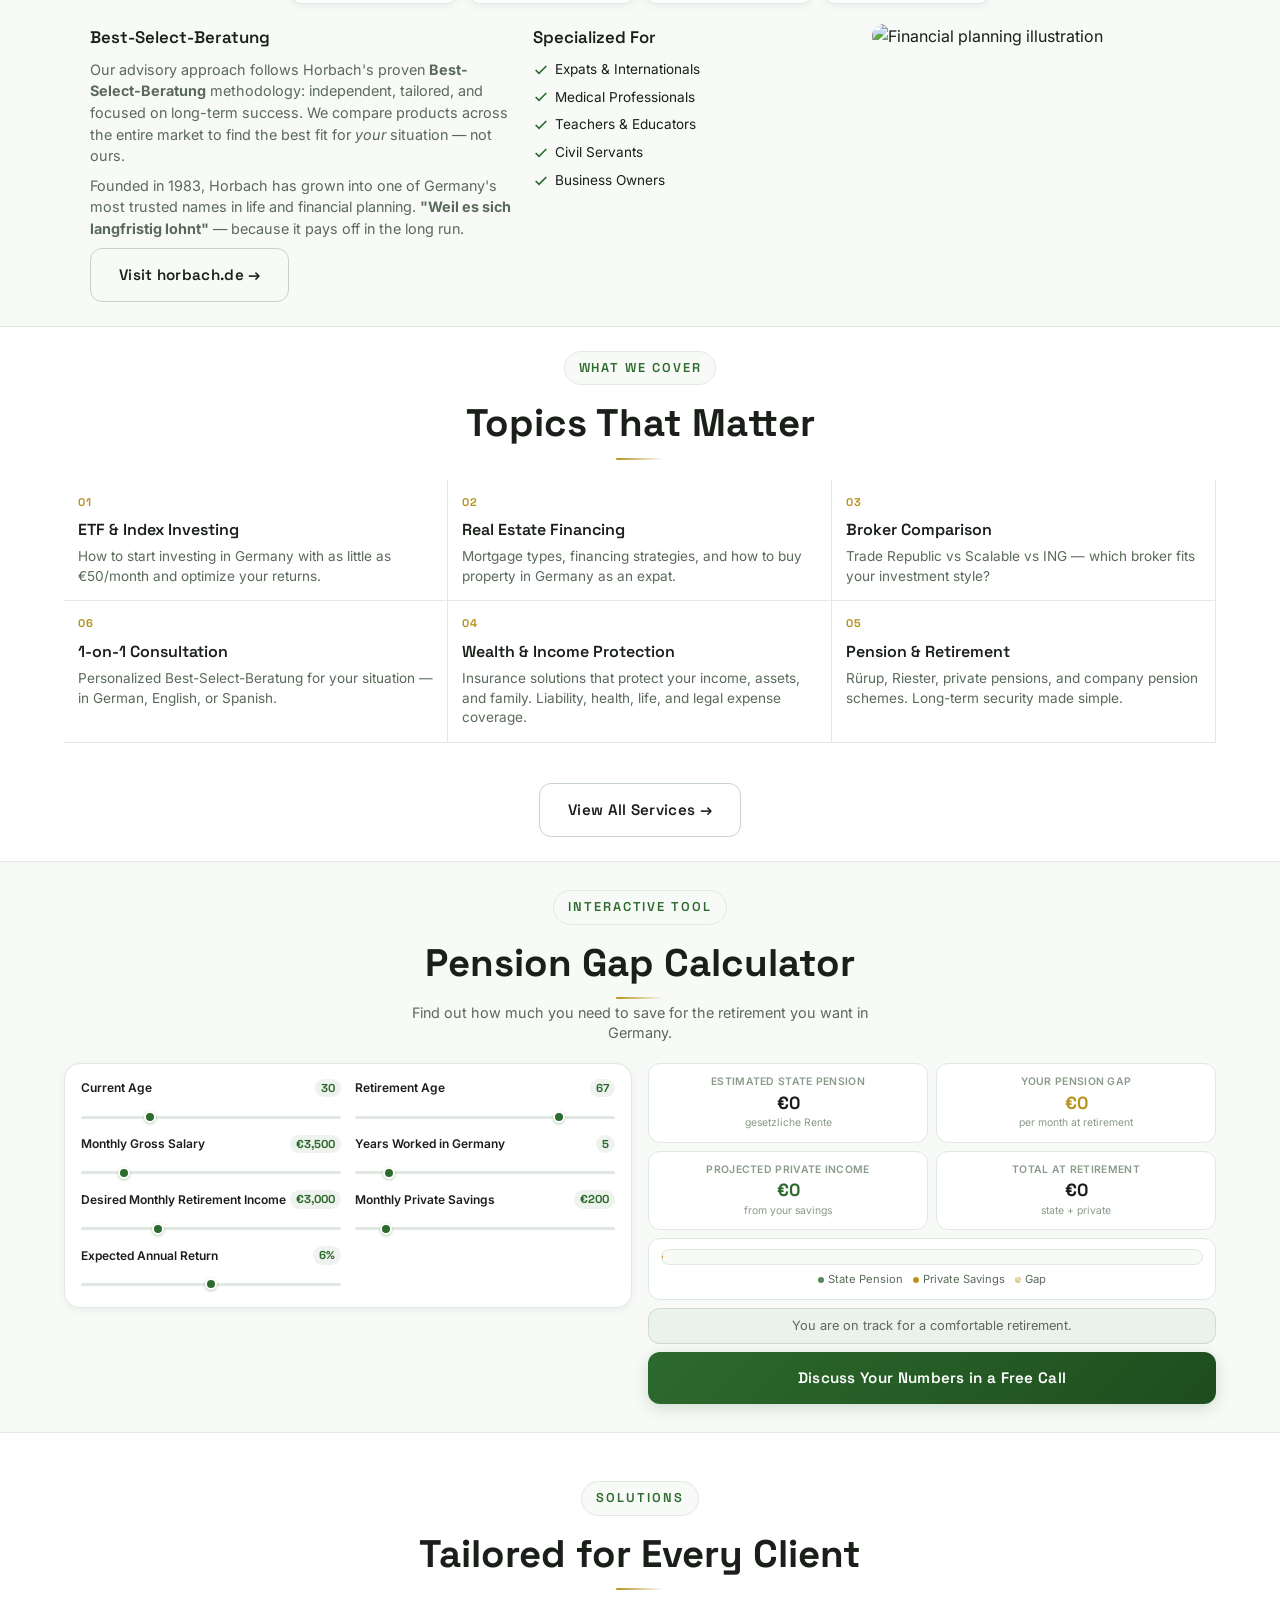
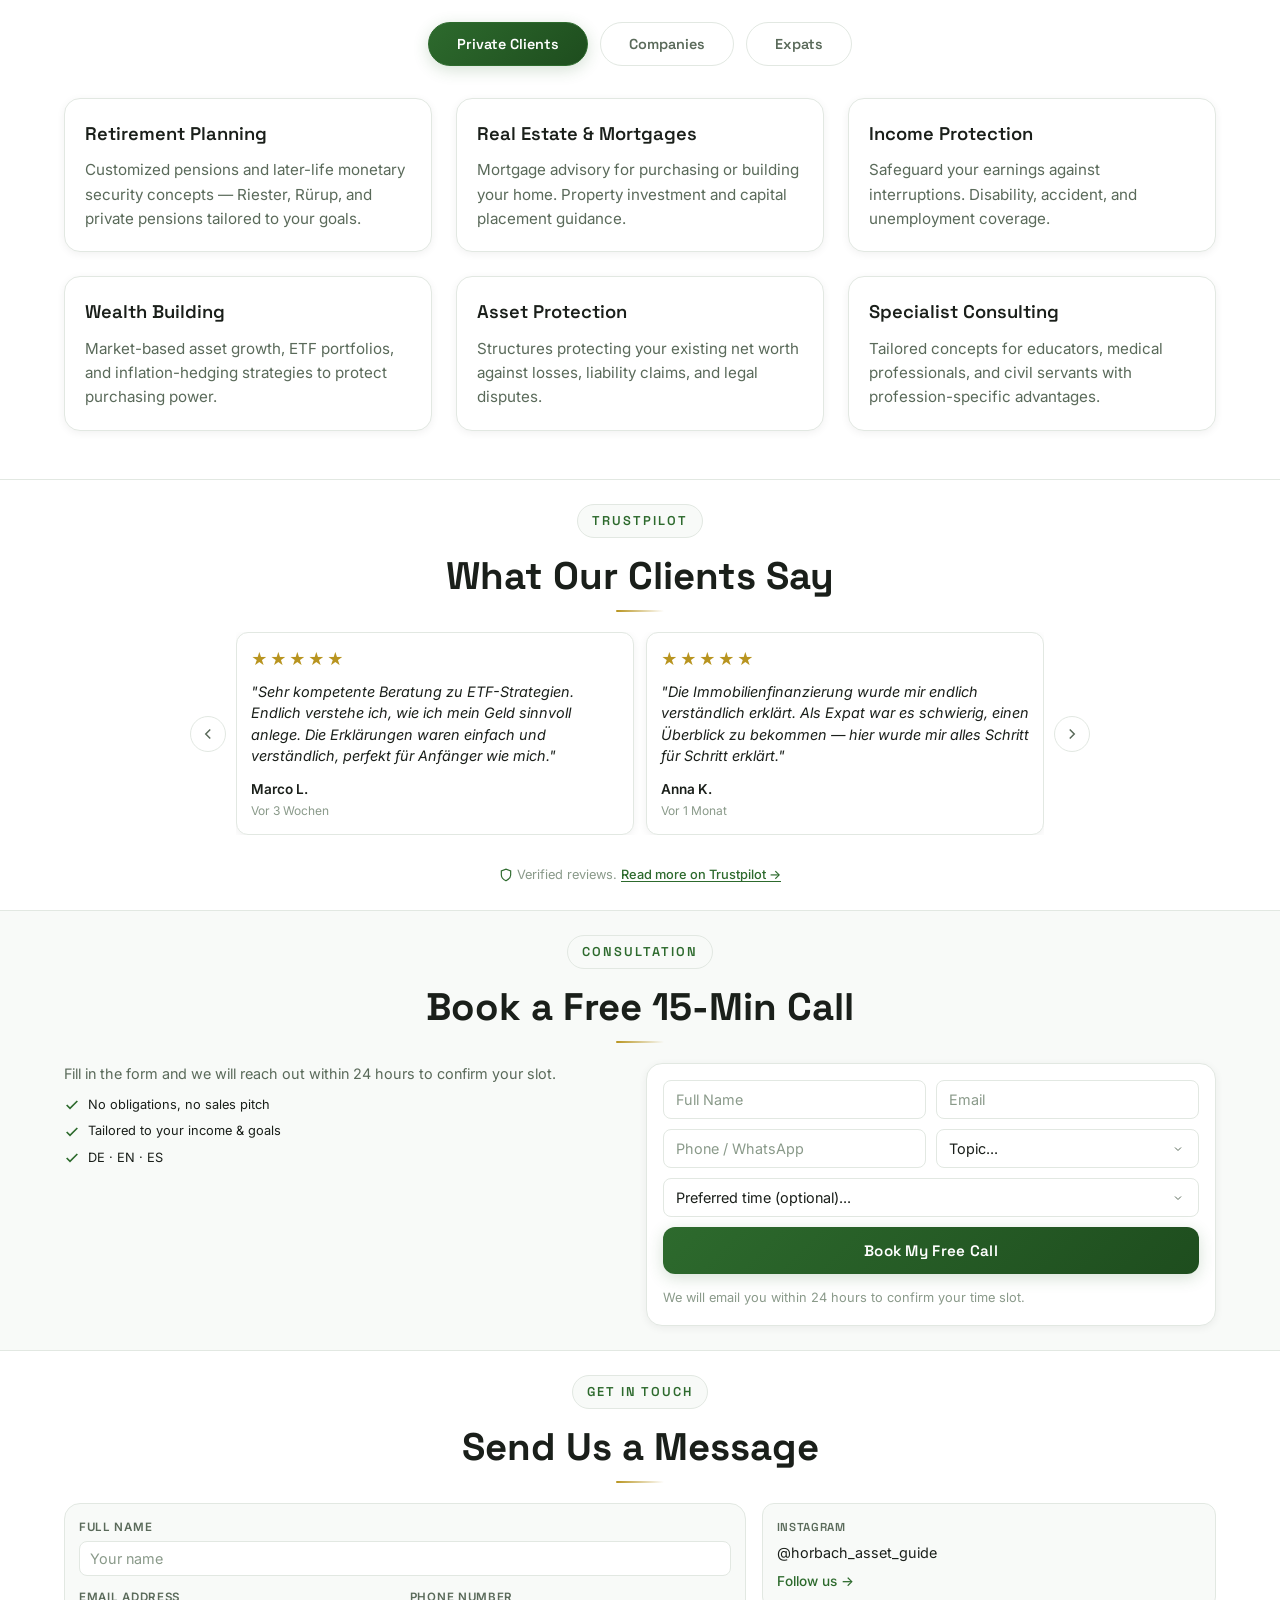
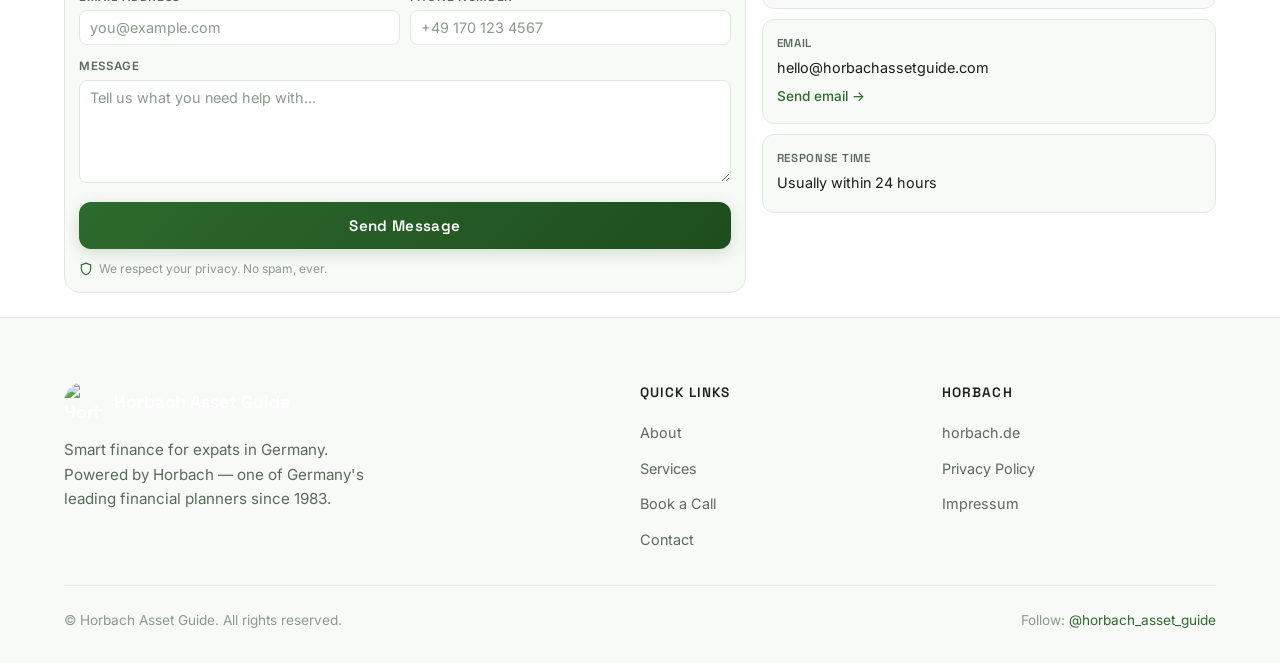
==== commit 6a235c48: "update Instagram link to new account: horbach_asset_guide" ====
--- a/index.html
+++ b/index.html
@@ -4,7 +4,7 @@
     <meta charset="UTF-8">
     <meta name="viewport" content="width=device-width, initial-scale=1.0">
     <title>Horbach Asset Guide — Smart Finance for Expats in Germany</title>
-    <meta name="description" content="ETF investing, real estate financing, and wealth building for beginners and expats in Germany. Follow @horbach.asset.guide on Instagram.">
+    <meta name="description" content="ETF investing, real estate financing, and wealth building for beginners and expats in Germany. Follow @horbach_asset_guide on Instagram.">
     <meta name="google-site-verification" content="Zt8kyW2O_lMLTM7zL164JAg1hlGTjxsIK2rzgvYcwA0" />
     <link rel="icon" type="image/png" href="logo.png">
     <link rel="preconnect" href="https://fonts.googleapis.com">
@@ -32,37 +32,42 @@
                 <li><a href="#contact">Contact</a></li>
                 <li class="nav-lang">
                     <div class="lang-card">
-                        <select class="lang-select" id="langSelect" onchange="if(this.value){const u=encodeURIComponent(window.location.href);window.location.href='https://translate.google.com/translate?sl=en&tl='+this.value+'&u='+u;}">
+                        <select class="lang-select" id="langSelect" onchange="translatePage(this.value)">
                         <option value="" selected>🌐 Language</option>
+                        <option value="de">Deutsch</option>
+                        <option value="tr">Türkçe</option>
+                        <option value="pl">Polski</option>
+                        <option value="ru">Русский</option>
+                        <option value="it">Italiano</option>
+                        <option value="ar">العربية</option>
                         <option value="es">Español</option>
                         <option value="fr">Français</option>
-                        <option value="de">Deutsch</option>
+                        <option value="ro">Română</option>
+                        <option value="hr">Hrvatski</option>
+                        <option value="bg">Български</option>
+                        <option value="el">Ελληνικά</option>
+                        <option value="pt">Português</option>
+                        <option value="uk">Українська</option>
+                        <option value="sr">Српски</option>
+                        <option value="hu">Magyar</option>
+                        <option value="nl">Nederlands</option>
+                        <option value="vi">Tiếng Việt</option>
                         <option value="zh-CN">中文</option>
                         <option value="hi">हिन्दी</option>
-                        <option value="ar">العربية</option>
                         <option value="bn">বাংলা</option>
-                        <option value="pt">Português</option>
-                        <option value="ru">Русский</option>
                         <option value="ur">اردو</option>
+                        <option value="fa">فارسی</option>
+                        <option value="ps">پښتو</option>
+                        <option value="ta">தமிழ்</option>
+                        <option value="ku">Kurdî</option>
+                        <option value="sq">Shqip</option>
+                        <option value="ja">日本語</option>
+                        <option value="ko">한국어</option>
                         <option value="id">Bahasa Indonesia</option>
-                        <option value="ja">日本語</option>
-                        <option value="tr">Türkçe</option>
-                        <option value="vi">Tiếng Việt</option>
-                        <option value="ko">한국어</option>
-                        <option value="it">Italiano</option>
-                        <option value="pl">Polski</option>
-                        <option value="uk">Українська</option>
-                        <option value="ro">Română</option>
-                        <option value="ms">Melayu</option>
-                        <option value="ta">தமிழ்</option>
-                        <option value="te">తెలుగు</option>
-                        <option value="fa">فارسی</option>
-                        <option value="pa">ਪੰਜਾਬੀ</option>
-                        <option value="sw">Kiswahili</option>
                     </select>
                     </div>
                 </li>
-                <li><a href="https://instagram.com/horbach.asset.guide" target="_blank" class="nav-ig">@horbach.asset.guide</a></li>
+                <li><a href="https://www.instagram.com/horbach_asset_guide/" target="_blank" class="nav-ig">@horbach_asset_guide</a></li>
             </ul>
         </div>
     </nav>
@@ -94,7 +99,7 @@
             </p>
             <div class="hero-cta">
                 <a href="#book" class="btn btn-outline btn-white">Book a Free 15-Min Call</a>
-                <a href="https://instagram.com/horbach.asset.guide" target="_blank" class="btn btn-outline btn-white">
+                <a href="https://www.instagram.com/horbach_asset_guide/" target="_blank" class="btn btn-outline btn-white">
                     <svg width="20" height="20" viewBox="0 0 24 24" fill="none" stroke="currentColor" stroke-width="2">
                         <rect x="2" y="2" width="20" height="20" rx="5" ry="5"/>
                         <path d="M16 11.37A4 4 0 1 1 12.63 8 4 4 0 0 1 16 11.37z"/>
@@ -649,8 +654,8 @@
                 <div class="contact-info">
                     <div class="info-card">
                         <h4>Instagram</h4>
-                        <p>@horbach.asset.guide</p>
-                        <a href="https://instagram.com/horbach.asset.guide" target="_blank">Follow us →</a>
+                        <p>@horbach_asset_guide</p>
+                        <a href="https://www.instagram.com/horbach_asset_guide/" target="_blank">Follow us →</a>
                     </div>
                     <div class="info-card">
                         <h4>Email</h4>
@@ -697,7 +702,7 @@
             </div>
             <div class="footer-bottom">
                 <p>© Horbach Asset Guide. All rights reserved.</p>
-                <p class="footer-ig">Follow: <a href="https://instagram.com/horbach.asset.guide" target="_blank">@horbach.asset.guide</a></p>
+                <p class="footer-ig">Follow: <a href="https://www.instagram.com/horbach_asset_guide/" target="_blank">@horbach_asset_guide</a></p>
             </div>
         </div>
     </footer>
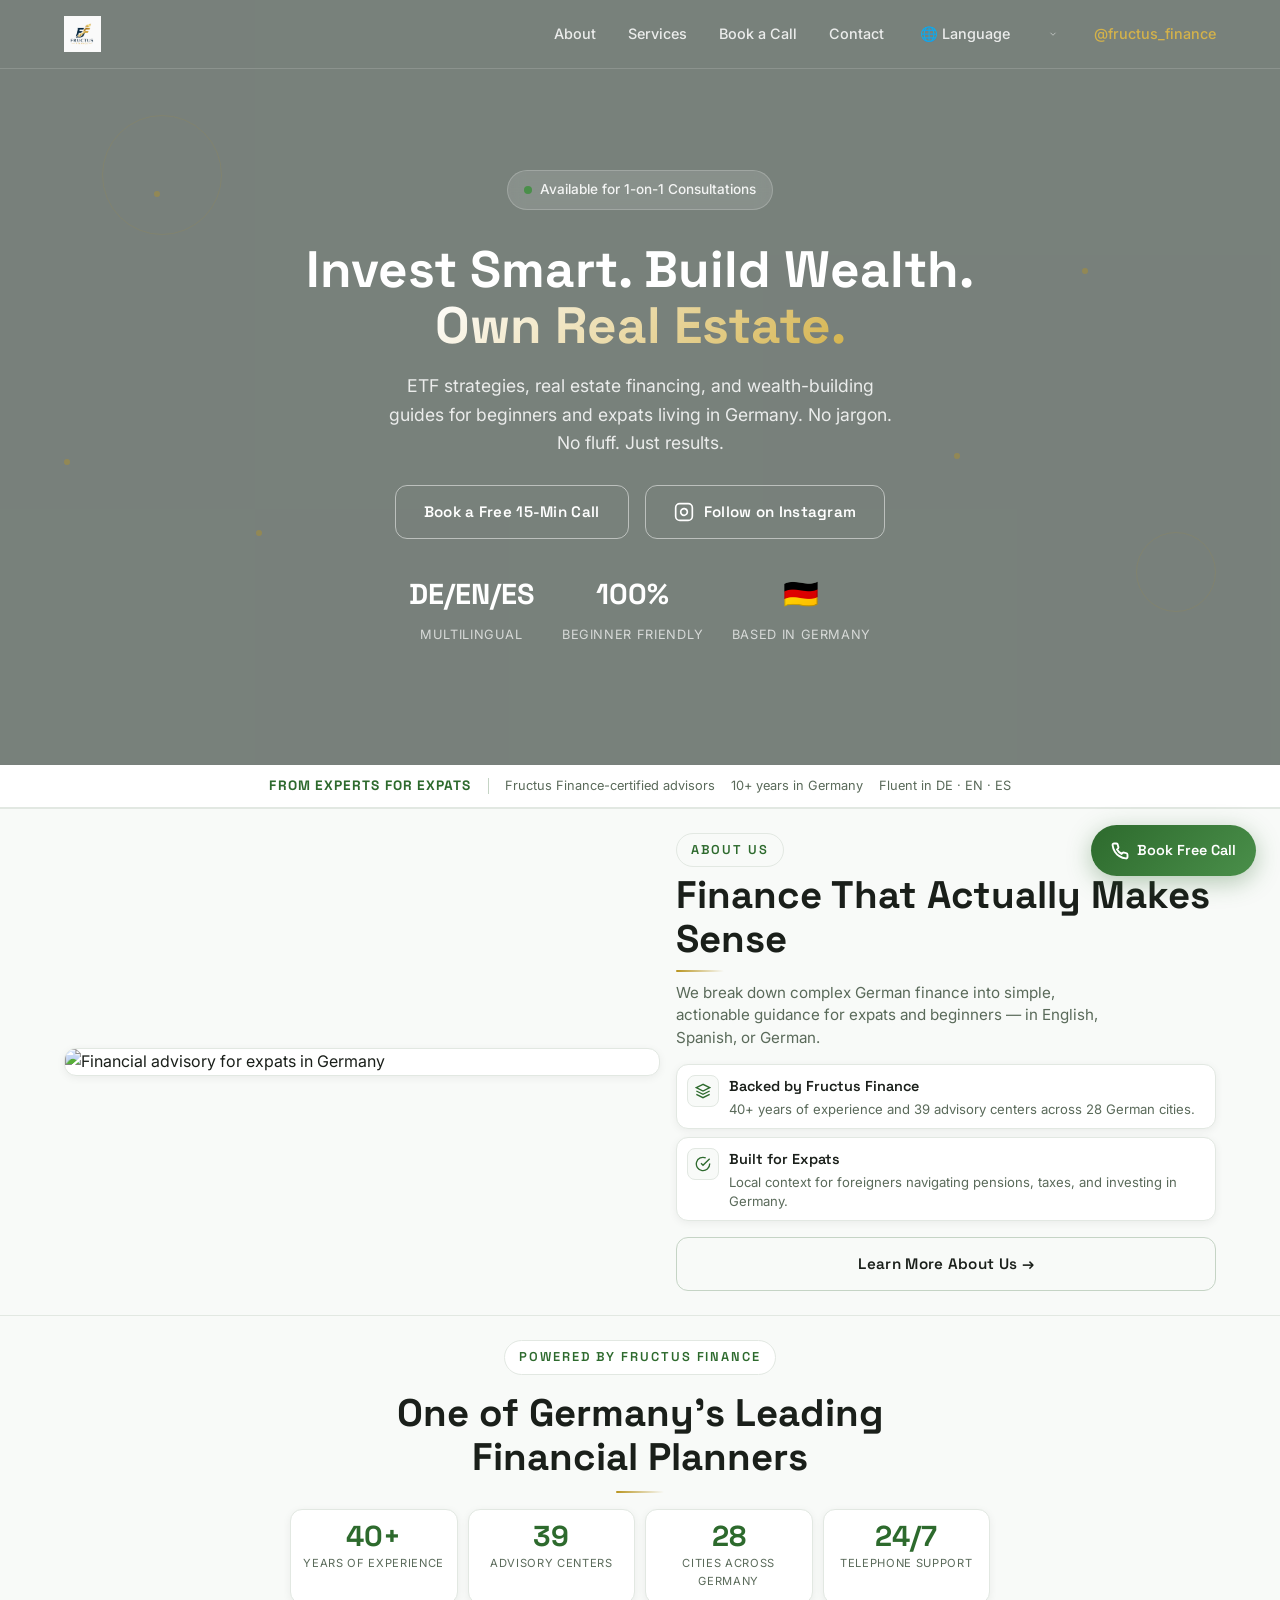
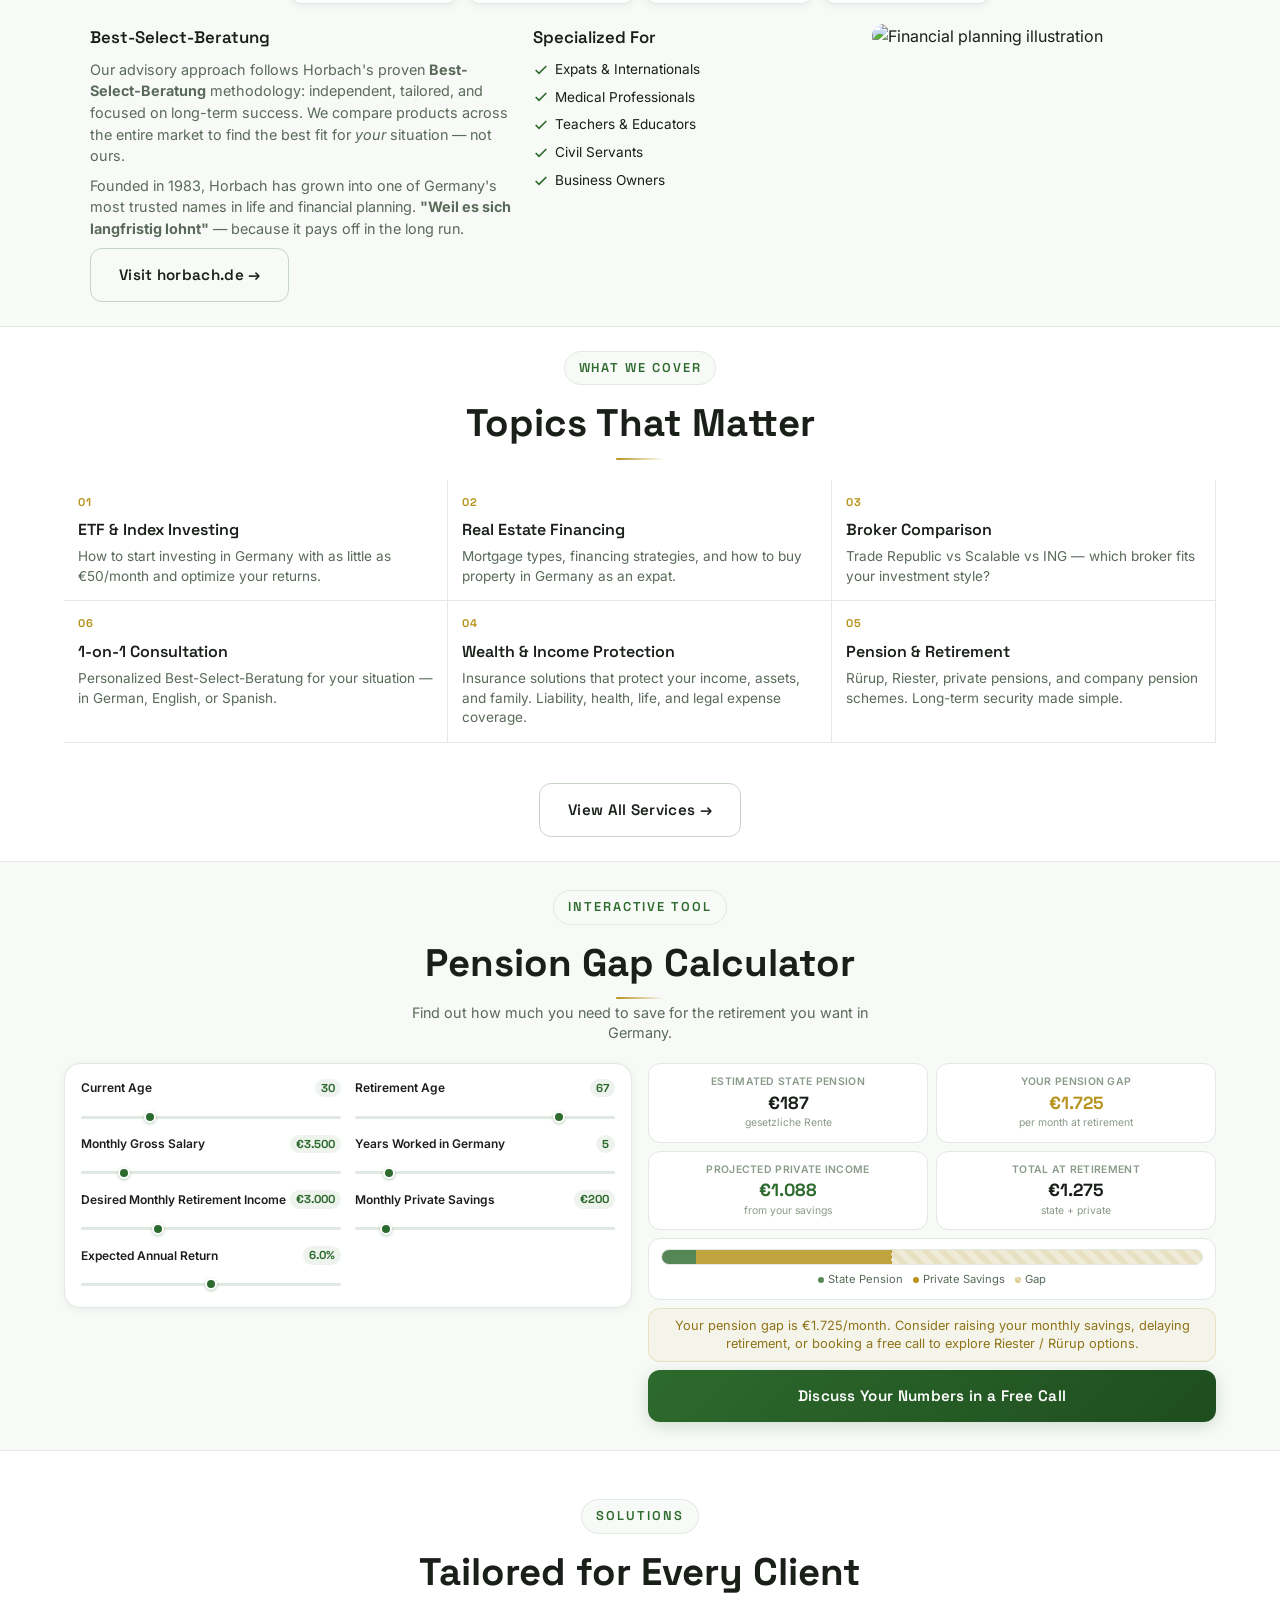
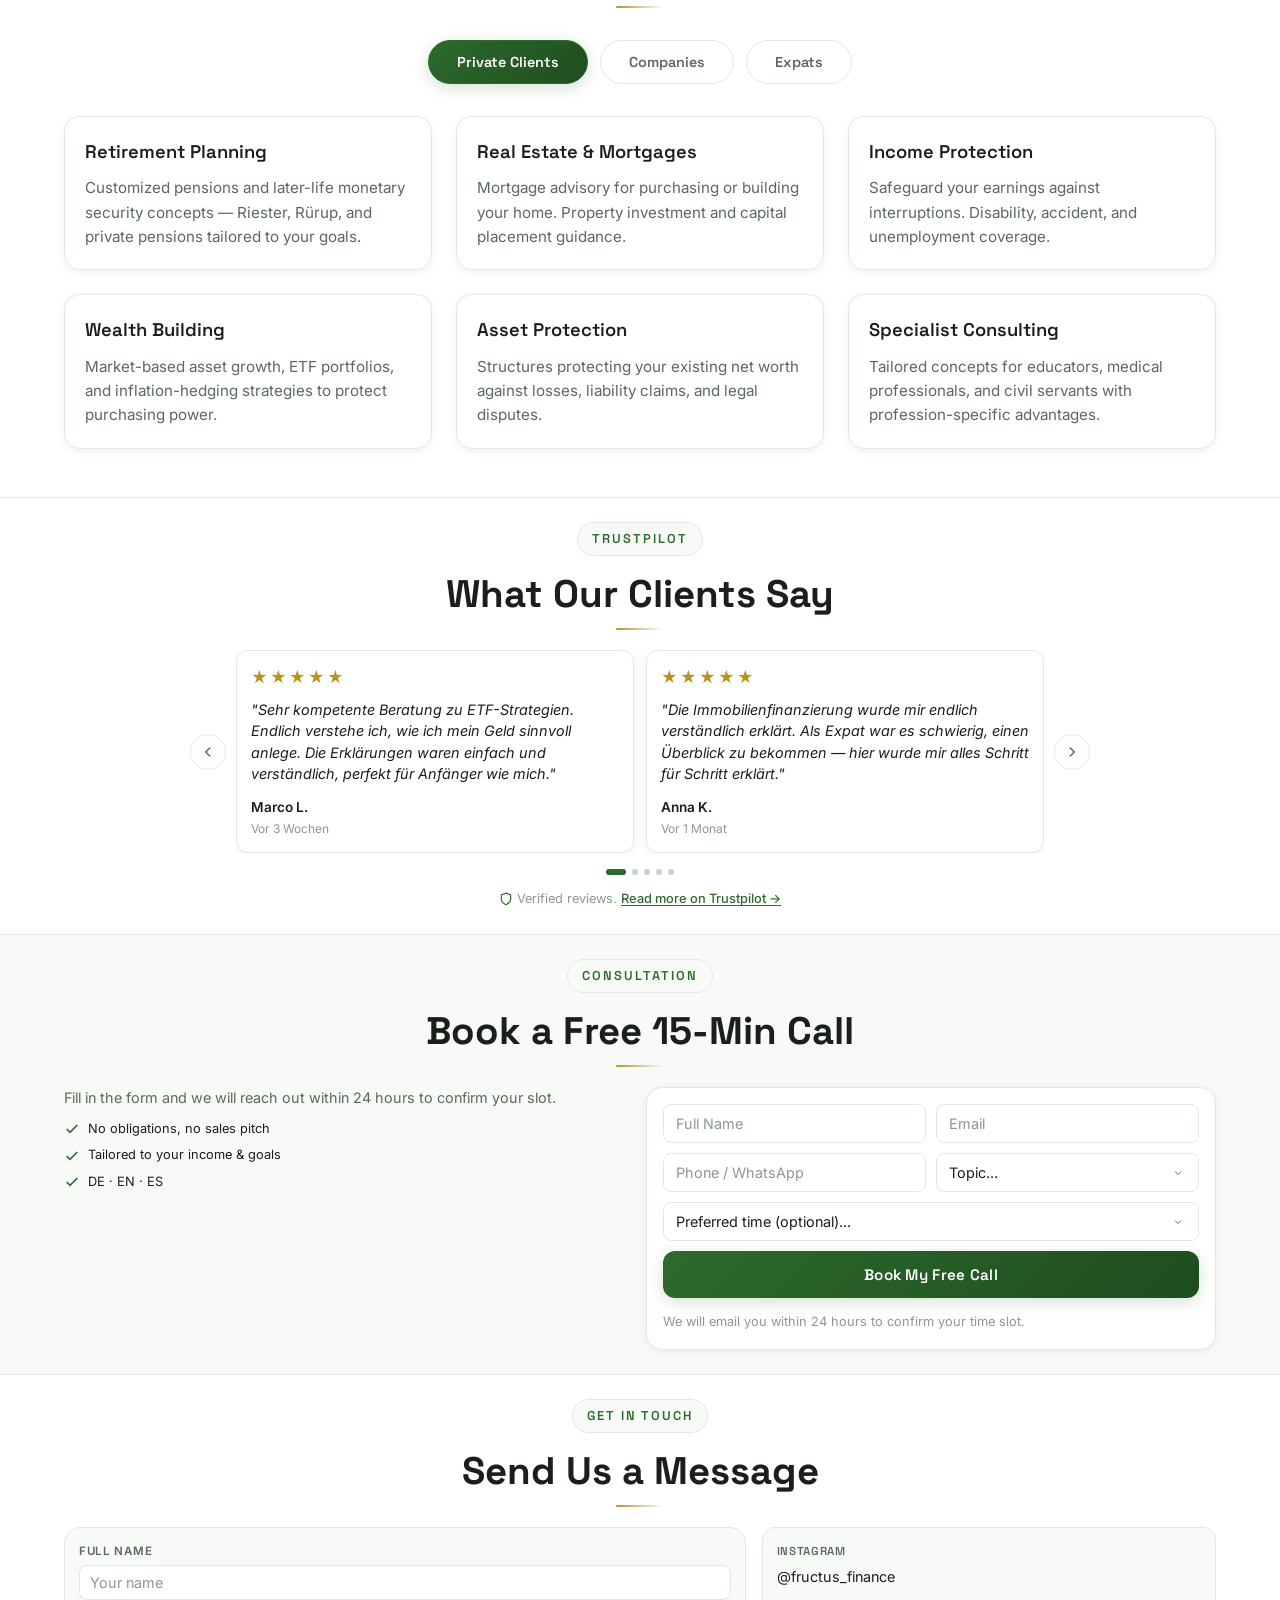
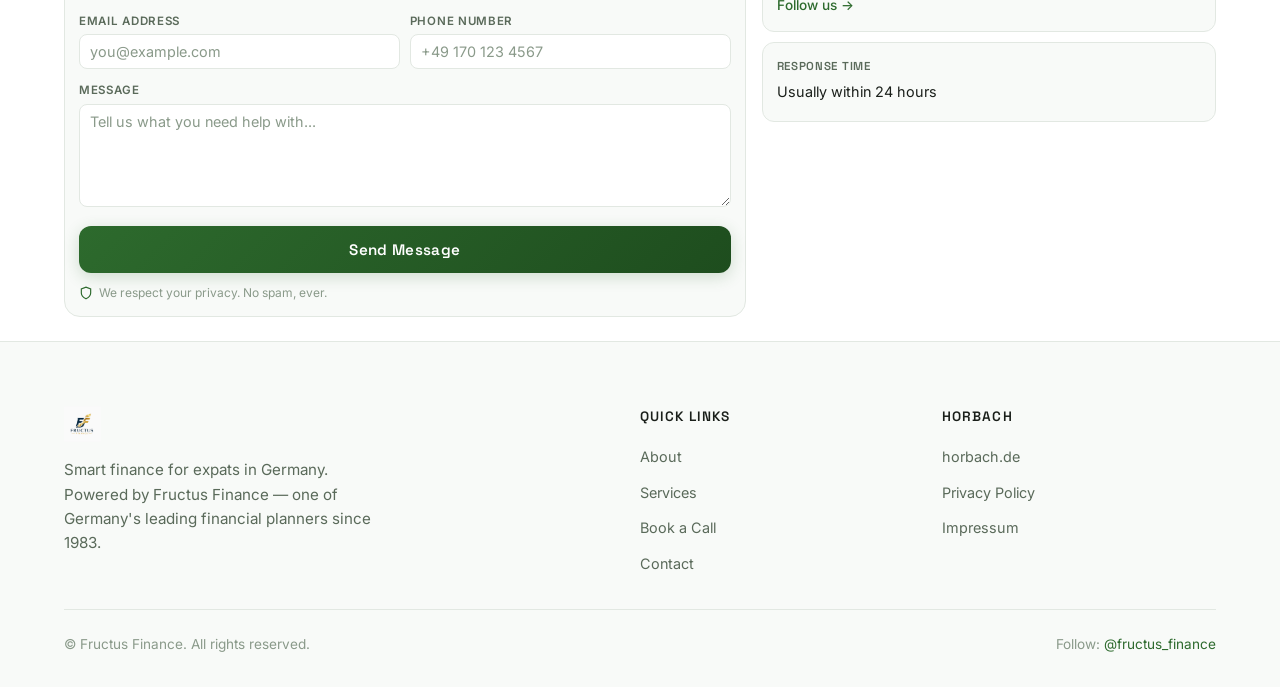
==== commit d2bcde6d: "Rebrand: Horbach Asset Guide → Fructus Finance - Updated brand name across all HTML pages (index, ab" ====
--- a/index.html
+++ b/index.html
@@ -3,8 +3,8 @@
 <head>
     <meta charset="UTF-8">
     <meta name="viewport" content="width=device-width, initial-scale=1.0">
-    <title>Horbach Asset Guide — Smart Finance for Expats in Germany</title>
-    <meta name="description" content="ETF investing, real estate financing, and wealth building for beginners and expats in Germany. Follow @horbach_asset_guide on Instagram.">
+    <title>Fructus Finance — Smart Finance for Expats in Germany</title>
+    <meta name="description" content="ETF investing, real estate financing, and wealth building for beginners and expats in Germany. Follow @fructus_finance on Instagram.">
     <meta name="google-site-verification" content="Zt8kyW2O_lMLTM7zL164JAg1hlGTjxsIK2rzgvYcwA0" />
     <link rel="icon" type="image/png" href="logo.png">
     <link rel="preconnect" href="https://fonts.googleapis.com">
@@ -17,8 +17,8 @@
     <nav class="navbar">
         <div class="container nav-container">
             <a href="#" class="logo">
-                <img src="logo.png" alt="Horbach Asset Guide" class="logo-img">
-                <span class="logo-text">Horbach Asset Guide</span>
+                <img src="logo.png" alt="Fructus Finance" class="logo-img">
+                <span class="logo-text">Fructus Finance</span>
             </a>
             <button class="mobile-menu-btn" aria-label="Toggle menu">
                 <span></span>
@@ -67,7 +67,7 @@
                     </select>
                     </div>
                 </li>
-                <li><a href="https://www.instagram.com/horbach_asset_guide/" target="_blank" class="nav-ig">@horbach_asset_guide</a></li>
+                <li><a href="https://www.instagram.com/fructus_finance/" target="_blank" class="nav-ig">@fructus_finance</a></li>
             </ul>
         </div>
     </nav>
@@ -99,7 +99,7 @@
             </p>
             <div class="hero-cta">
                 <a href="#book" class="btn btn-outline btn-white">Book a Free 15-Min Call</a>
-                <a href="https://www.instagram.com/horbach_asset_guide/" target="_blank" class="btn btn-outline btn-white">
+                <a href="https://www.instagram.com/fructus_finance/" target="_blank" class="btn btn-outline btn-white">
                     <svg width="20" height="20" viewBox="0 0 24 24" fill="none" stroke="currentColor" stroke-width="2">
                         <rect x="2" y="2" width="20" height="20" rx="5" ry="5"/>
                         <path d="M16 11.37A4 4 0 1 1 12.63 8 4 4 0 0 1 16 11.37z"/>
@@ -132,7 +132,7 @@
                 <span class="expert-bar-tag">From experts for expats</span>
                 <div class="expert-bar-divider"></div>
                 <div class="expert-bar-items">
-                    <span>Horbach-certified advisors</span>
+                    <span>Fructus Finance-certified advisors</span>
                     <span>10+ years in Germany</span>
                     <span>Fluent in DE · EN · ES</span>
                 </div>
@@ -164,7 +164,7 @@
                                 </svg>
                             </div>
                             <div class="about-point-body">
-                                <h4>Backed by Horbach</h4>
+                                <h4>Backed by Fructus Finance</h4>
                                 <p>40+ years of experience and 39 advisory centers across 28 German cities.</p>
                             </div>
                         </div>
@@ -187,11 +187,11 @@
         </div>
     </section>
 
-    <!-- Horbach Credibility Section -->
-    <section class="horbach-cred">
+    <!-- Credibility Section -->
+    <section class="credibility">
         <div class="container">
             <div class="cred-header">
-                <span class="section-tag">Powered by Horbach</span>
+                <span class="section-tag">Powered by Fructus Finance</span>
                 <h2 class="section-title">One of Germany's Leading Financial Planners</h2>
                 <div class="deco-line"></div>
             </div>
@@ -654,13 +654,8 @@
                 <div class="contact-info">
                     <div class="info-card">
                         <h4>Instagram</h4>
-                        <p>@horbach_asset_guide</p>
-                        <a href="https://www.instagram.com/horbach_asset_guide/" target="_blank">Follow us →</a>
-                    </div>
-                    <div class="info-card">
-                        <h4>Email</h4>
-                        <p>hello@horbachassetguide.com</p>
-                        <a href="mailto:hello@horbachassetguide.com">Send email →</a>
+                        <p>@fructus_finance</p>
+                        <a href="https://www.instagram.com/fructus_finance/" target="_blank">Follow us →</a>
                     </div>
                     <div class="info-card">
                         <h4>Response Time</h4>
@@ -677,10 +672,10 @@
             <div class="footer-grid">
                 <div class="footer-brand">
                     <a href="#" class="logo">
-                        <img src="logo.png" alt="Horbach Asset Guide" class="logo-img">
-                        <span class="logo-text">Horbach Asset Guide</span>
+                        <img src="logo.png" alt="Fructus Finance" class="logo-img">
+                        <span class="logo-text">Fructus Finance</span>
                     </a>
-                    <p>Smart finance for expats in Germany. Powered by Horbach — one of Germany's leading financial planners since 1983.</p>
+                    <p>Smart finance for expats in Germany. Powered by Fructus Finance — one of Germany's leading financial planners since 1983.</p>
                 </div>
                 <div class="footer-links">
                     <h4>Quick Links</h4>
@@ -701,8 +696,8 @@
                 </div>
             </div>
             <div class="footer-bottom">
-                <p>© Horbach Asset Guide. All rights reserved.</p>
-                <p class="footer-ig">Follow: <a href="https://www.instagram.com/horbach_asset_guide/" target="_blank">@horbach_asset_guide</a></p>
+                <p>© Fructus Finance. All rights reserved.</p>
+                <p class="footer-ig">Follow: <a href="https://www.instagram.com/fructus_finance/" target="_blank">@fructus_finance</a></p>
             </div>
         </div>
     </footer>
--- a/styles.css
+++ b/styles.css
@@ -1,5 +1,5 @@
 /* ============================================
-   Horbach Asset Guide — Landing Page Styles
+   Fructus Finance — Landing Page Styles
    Light, clean, professional finance aesthetic
    ============================================ */
 
@@ -231,21 +231,15 @@
 }
 
 .logo-img {
-    width: 40px;
-    height: 40px;
-    border-radius: 50%;
-    object-fit: cover;
+    height: 36px;
+    width: auto;
+    object-fit: contain;
+    display: block;
     flex-shrink: 0;
 }
 
 .logo-text {
     display: none;
-}
-
-@media (min-width: 480px) {
-    .logo-text {
-        display: inline;
-    }
 }
 
 .nav-links {
@@ -364,24 +358,24 @@
     .nav-links .nav-lang .lang-card {
         display: flex;
         align-items: center;
-        padding: 14px 24px;
-        background: rgba(0,0,0,0.72);
+        padding: 10px 20px;
+        background: rgba(0,0,0,0.6);
         border-radius: var(--radius-md);
         backdrop-filter: blur(14px) saturate(1.2);
         -webkit-backdrop-filter: blur(14px) saturate(1.2);
         border: 1px solid rgba(255,255,255,0.08);
-        box-shadow: 0 6px 24px rgba(0,0,0,0.28);
+        box-shadow: 0 4px 16px rgba(0,0,0,0.2);
         width: auto;
-        min-width: 160px;
+        min-width: 140px;
         transition: all 0.25s ease;
         cursor: pointer;
         gap: 6px;
     }
 
     .nav-links .nav-lang .lang-card:hover {
-        background: rgba(0,0,0,0.88);
-        transform: translateX(-6px);
-        box-shadow: 0 8px 30px rgba(0,0,0,0.35);
+        background: rgba(0,0,0,0.8);
+        transform: translateX(-4px);
+        box-shadow: 0 6px 20px rgba(0,0,0,0.3);
     }
 
     .nav-links .nav-lang .lang-card .lang-select {
@@ -420,6 +414,8 @@
     border: none;
     cursor: pointer;
     padding: 4px;
+    position: relative;
+    z-index: 1002;
 }
 
 .mobile-menu-btn span {
@@ -441,32 +437,61 @@
     }
 
     /* Animated hamburger → X when open */
+    .mobile-menu-btn.active {
+        background: rgba(0,0,0,0.6);
+        border-radius: 50%;
+        width: 40px;
+        height: 40px;
+        align-items: center;
+        justify-content: center;
+        gap: 0;
+        padding: 0;
+        backdrop-filter: blur(8px);
+        -webkit-backdrop-filter: blur(8px);
+        border: 1px solid rgba(255,255,255,0.15);
+    }
+    .mobile-menu-btn.active span {
+        background: #ffffff;
+        position: absolute;
+        width: 20px;
+    }
     .mobile-menu-btn.active span:nth-child(1) {
-        transform: translateY(7px) rotate(45deg);
+        transform: translateY(0) rotate(45deg);
     }
     .mobile-menu-btn.active span:nth-child(2) {
         opacity: 0;
     }
     .mobile-menu-btn.active span:nth-child(3) {
-        transform: translateY(-7px) rotate(-45deg);
+        transform: translateY(0) rotate(-45deg);
     }
 
     .nav-links {
         position: fixed;
-        top: 68px;
+        top: 0;
         left: 0;
-        right: 0;
-        bottom: 0;
-        background: transparent;
+        width: 100%;
+        height: 100vh;
+        height: 100dvh;
+        max-height: 100dvh;
+        min-height: -webkit-fill-available;
+        background: rgba(10, 20, 12, 0.82);
+        backdrop-filter: blur(16px) saturate(1.2);
+        -webkit-backdrop-filter: blur(16px) saturate(1.2);
         flex-direction: column;
-        align-items: flex-end;
-        justify-content: center;
-        padding: 24px 20px;
-        gap: 10px;
+        align-items: stretch;
+        justify-content: flex-start;
+        padding: 80px 20px 100px;
+        gap: 8px;
         transform: translateX(100%);
         transition: transform 0.4s cubic-bezier(0.16, 1, 0.3, 1);
         border-top: none;
         pointer-events: none;
+        overflow-y: auto;
+        overflow-x: hidden;
+        -webkit-overflow-scrolling: touch;
+        overscroll-behavior-y: contain;
+        touch-action: pan-y;
+        z-index: 1001;
     }
 
     .nav-links.active {
@@ -475,7 +500,7 @@
     }
 
     .nav-links li {
-        width: auto;
+        width: 100%;
         border-bottom: none;
         opacity: 0;
         transform: translateX(40px);
@@ -495,24 +520,25 @@
 
     .nav-links a {
         display: block;
-        padding: 14px 24px;
-        font-size: 0.95rem;
+        padding: 10px 20px;
+        font-size: 0.9rem;
         font-weight: 500;
-        color: rgba(255,255,255,0.82);
-        background: rgba(0,0,0,0.72);
+        color: rgba(255,255,255,0.9);
+        background: rgba(0,0,0,0.6);
         border-radius: var(--radius-md);
         backdrop-filter: blur(14px) saturate(1.2);
         -webkit-backdrop-filter: blur(14px) saturate(1.2);
         border: 1px solid rgba(255,255,255,0.08);
-        box-shadow: 0 6px 24px rgba(0,0,0,0.28);
+        box-shadow: 0 4px 16px rgba(0,0,0,0.2);
         transition: all 0.25s ease;
+        flex-shrink: 0;
     }
 
     .nav-links a:hover {
-        background: rgba(0,0,0,0.88);
+        background: rgba(0,0,0,0.8);
         color: #ffffff;
-        transform: translateX(-6px);
-        box-shadow: 0 8px 30px rgba(0,0,0,0.35);
+        transform: translateX(-4px);
+        box-shadow: 0 6px 20px rgba(0,0,0,0.3);
     }
 
     .nav-links a::after {
@@ -522,22 +548,22 @@
     /* Override desktop .active styles inside mobile menu */
     .nav-links a.active,
     .navbar.scrolled .nav-links a.active {
-        color: rgba(255,255,255,0.82);
-        background: rgba(0,0,0,0.72);
+        color: rgba(255,255,255,0.9);
+        background: rgba(0,0,0,0.6);
         border: 1px solid rgba(255,255,255,0.08);
         border-radius: var(--radius-md);
-        padding: 14px 24px;
+        padding: 10px 20px;
         backdrop-filter: blur(14px) saturate(1.2);
         -webkit-backdrop-filter: blur(14px) saturate(1.2);
-        box-shadow: 0 6px 24px rgba(0,0,0,0.28);
+        box-shadow: 0 4px 16px rgba(0,0,0,0.2);
     }
 
     .nav-links a.active:hover,
     .navbar.scrolled .nav-links a.active:hover {
-        background: rgba(0,0,0,0.88);
+        background: rgba(0,0,0,0.8);
         color: #ffffff;
-        transform: translateX(-6px);
-        box-shadow: 0 8px 30px rgba(0,0,0,0.35);
+        transform: translateX(-4px);
+        box-shadow: 0 6px 20px rgba(0,0,0,0.3);
     }
 
     /* Override desktop scrolled color so mobile menu text stays white on dark cards */
@@ -950,22 +976,22 @@
 }
 
 /* ============================================
-   HORBACH CREDIBILITY
+   CREDIBILITY
    ============================================ */
-.horbach-cred {
+.credibility {
     padding: 24px 0;
     background: var(--color-bg-elevated);
     border-top: 1px solid var(--color-border);
     border-bottom: 1px solid var(--color-border);
 }
 
-.horbach-cred .section-tag {
+.credibility .section-tag {
     background: var(--color-bg-card);
     border-color: var(--color-border);
     color: var(--color-green);
 }
 
-.horbach-cred .section-title {
+.credibility .section-title {
     color: var(--color-text);
 }
 
@@ -2148,6 +2174,12 @@
         opacity: 1;
         transform: translateY(0);
     }
+}
+
+/* Lock body scroll when mobile menu is open */
+body.menu-open {
+    overflow: hidden;
+    height: 100%;
 }
 
 /* Scrollbar */
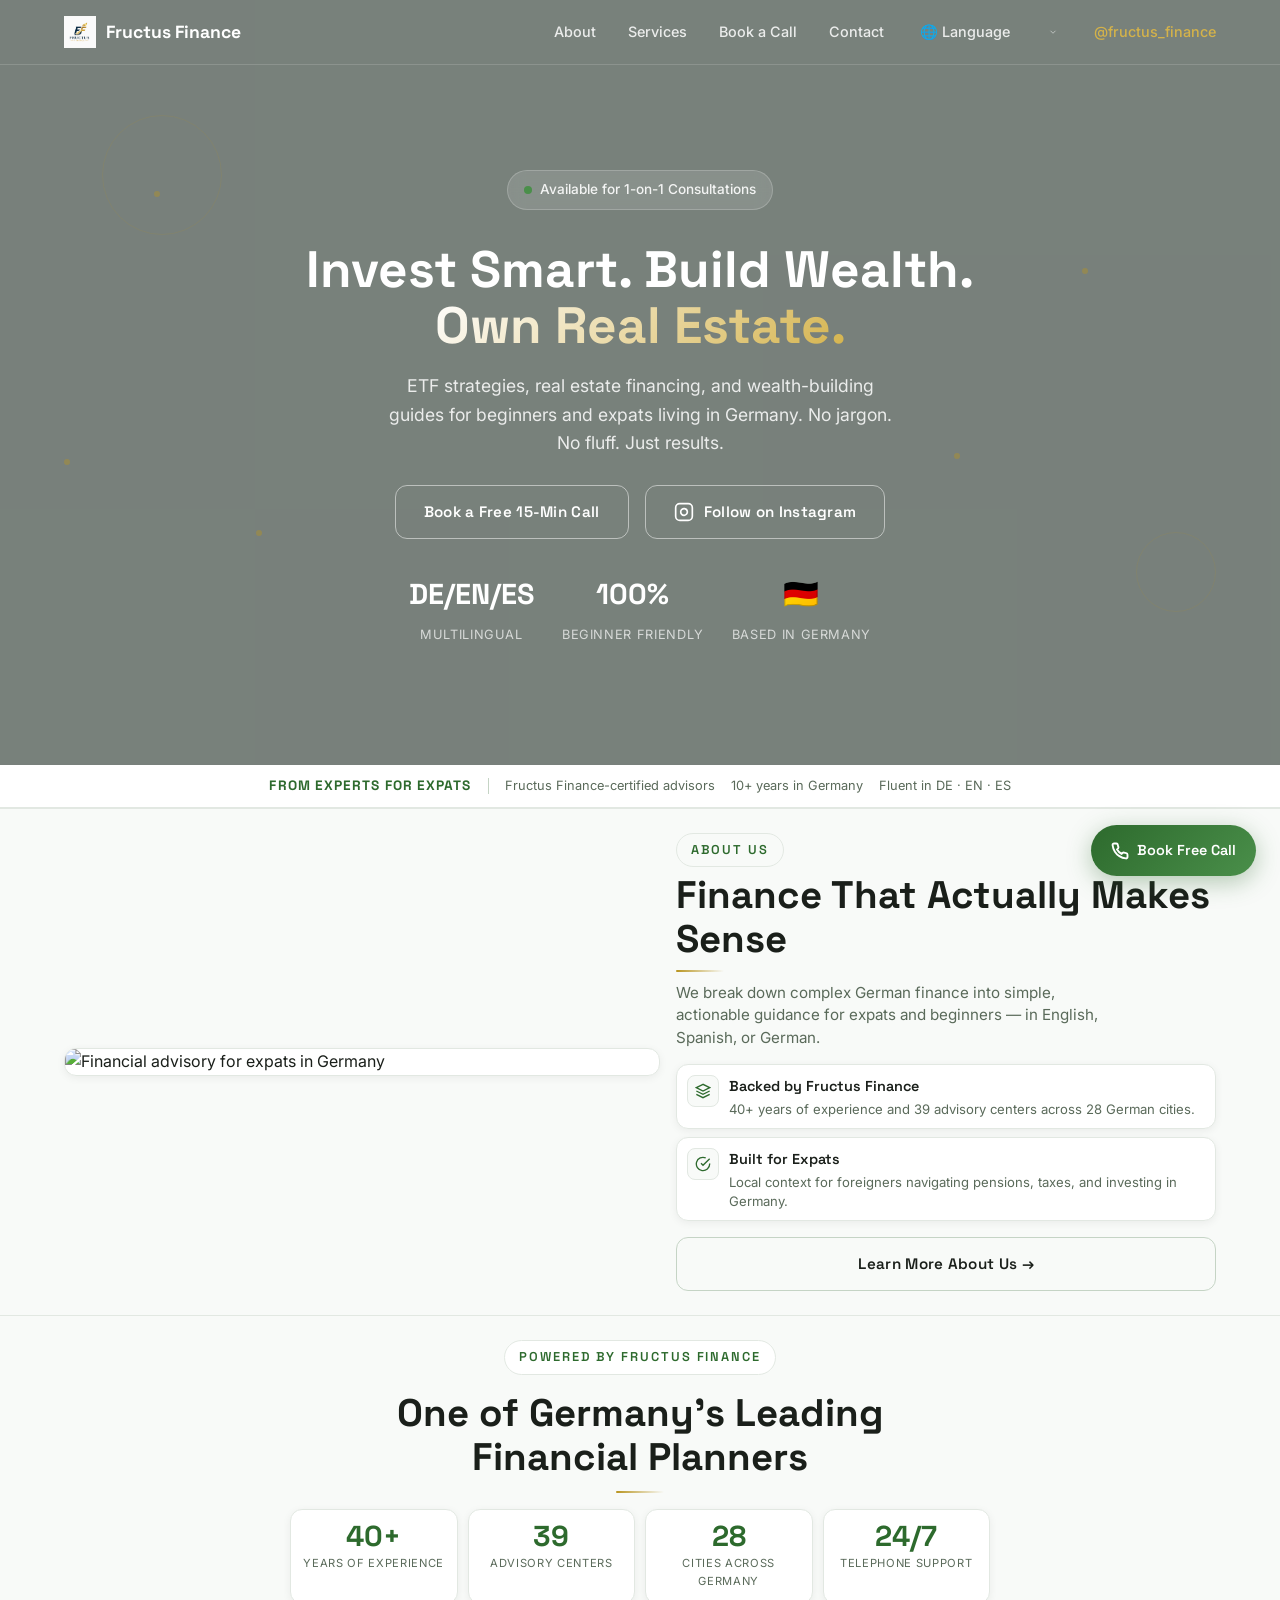
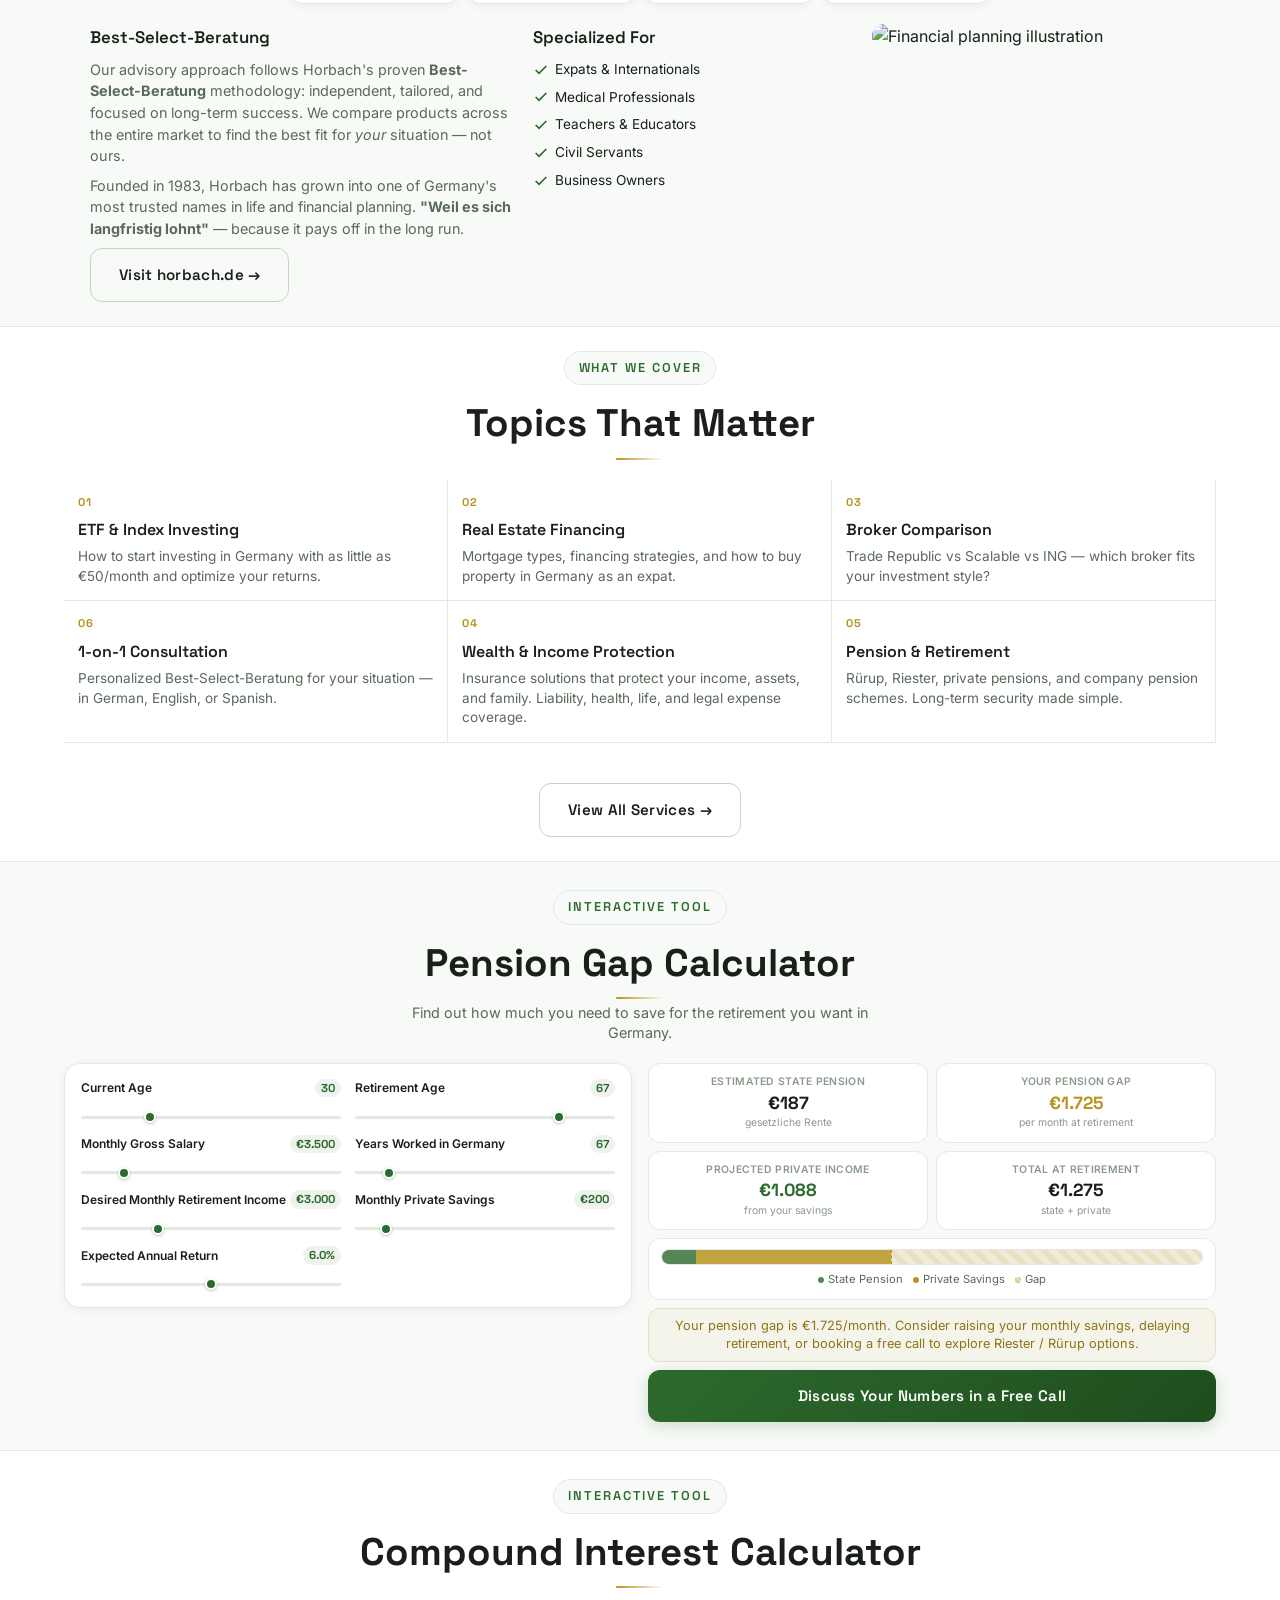
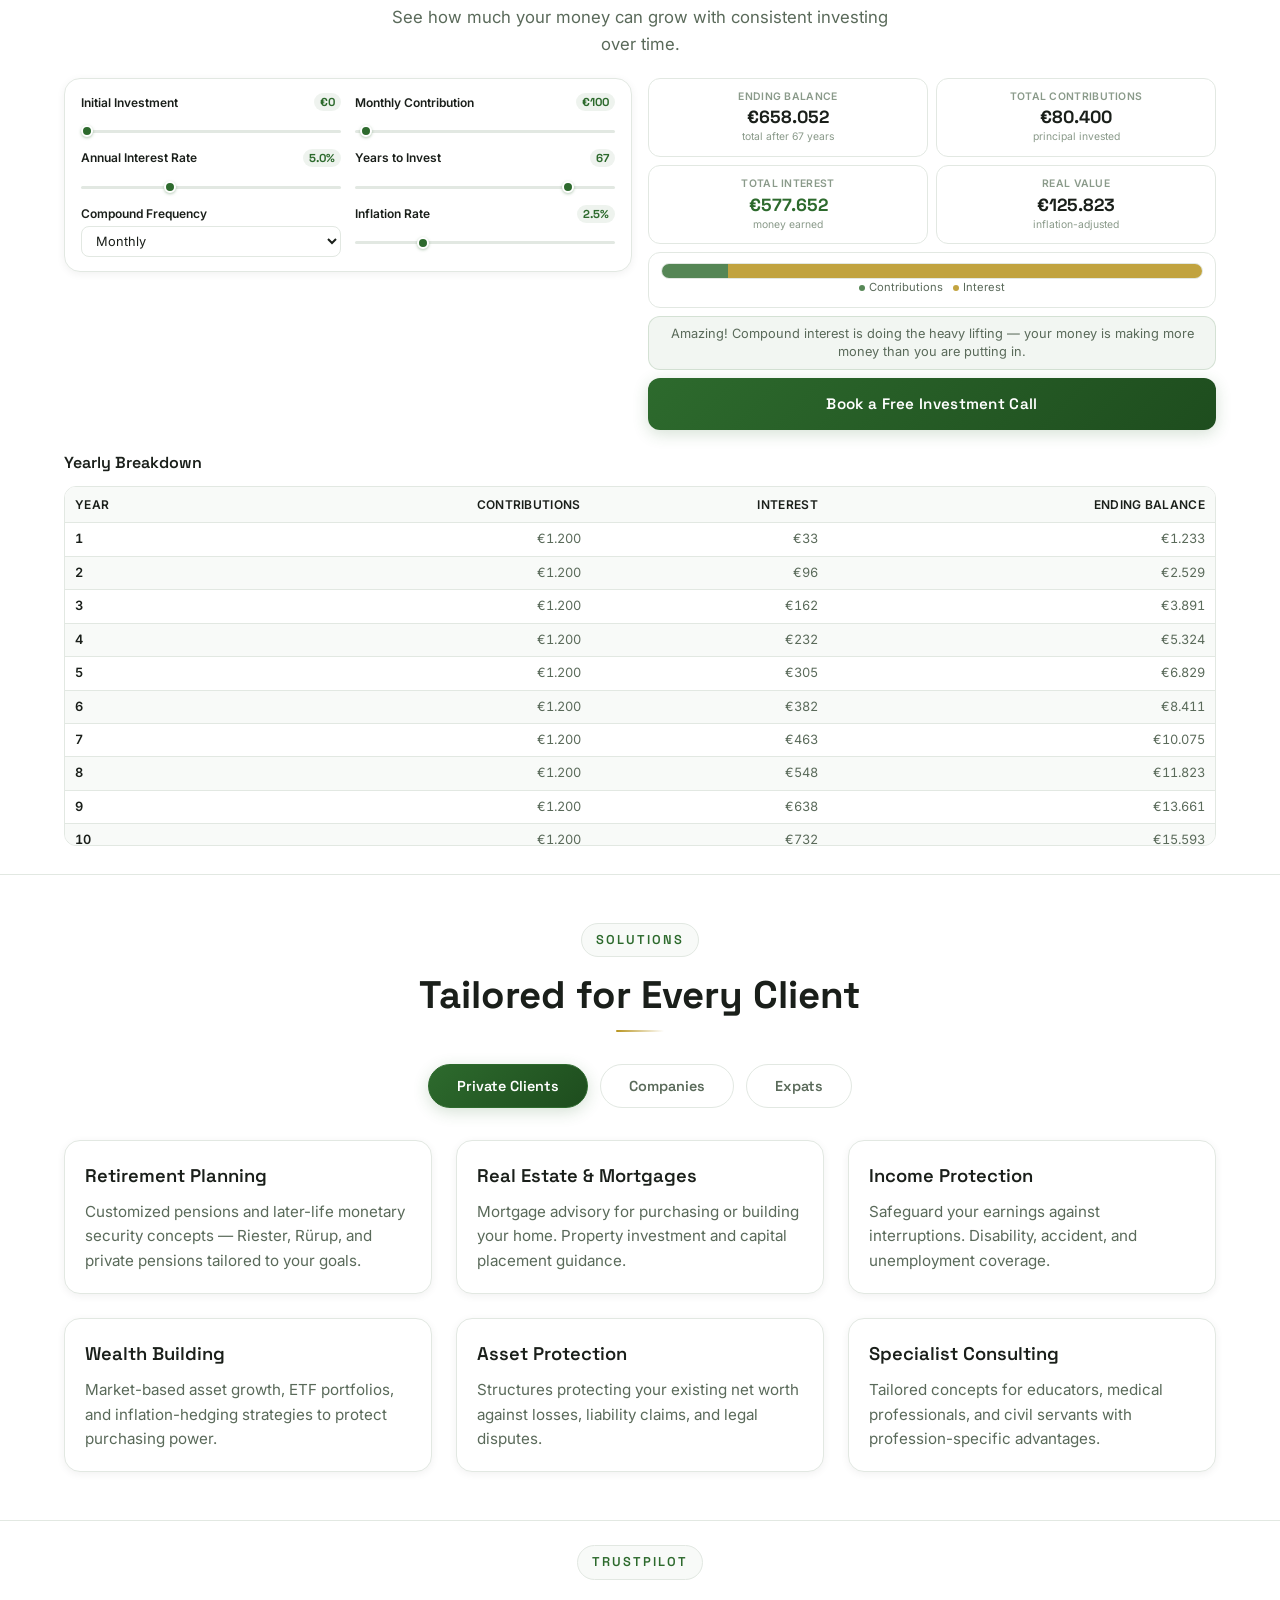
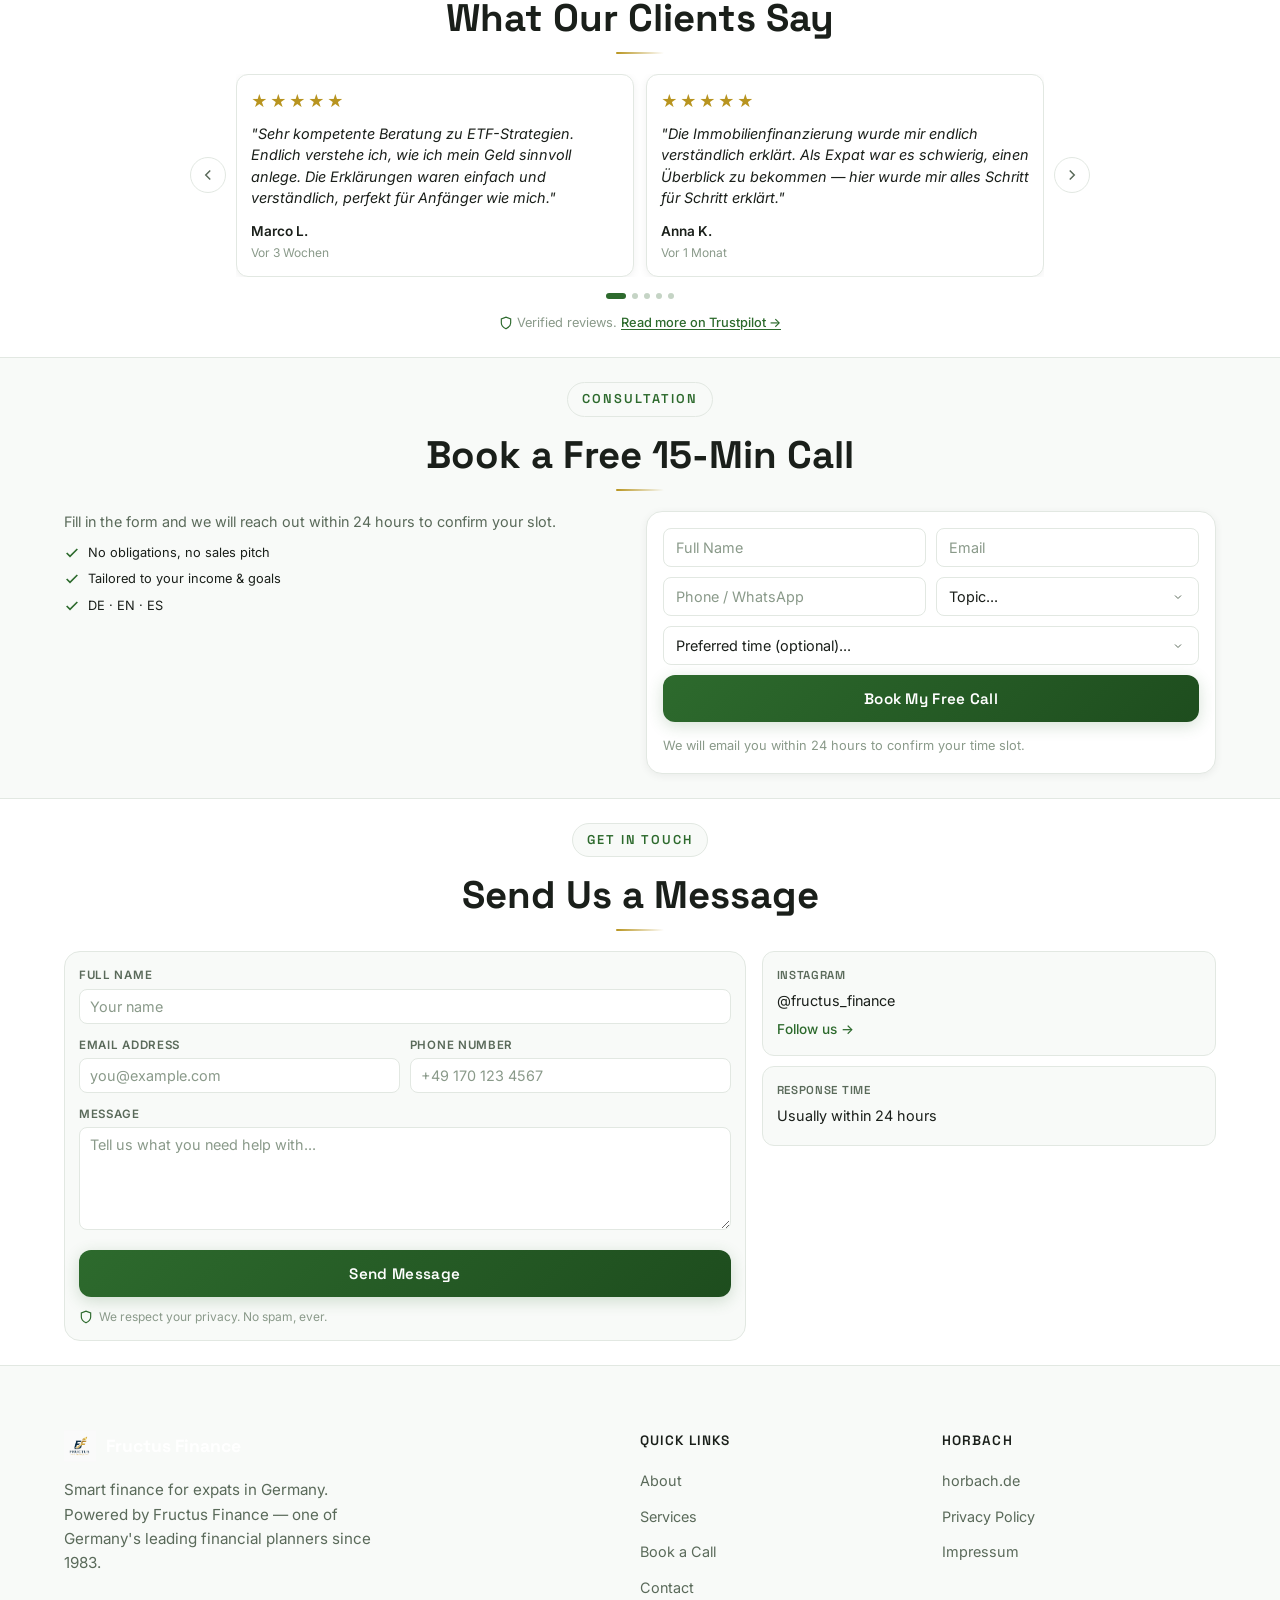
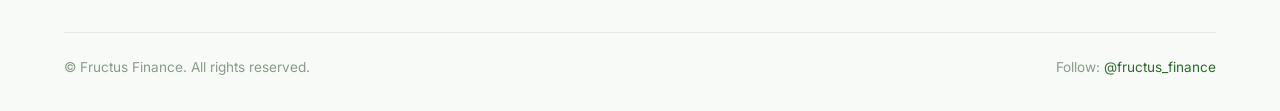
==== commit 196bf68a: "Add compound interest calculator to homepage - New interactive section on index.html with 6 inputs  " ====
--- a/index.html
+++ b/index.html
@@ -384,6 +384,106 @@
         </div>
     </section>
 
+    <!-- Compound Interest Calculator Section -->
+    <section id="interest-calculator" class="interest-calculator">
+        <div class="container">
+            <div class="section-header">
+                <span class="section-tag">Interactive Tool</span>
+                <h2 class="section-title">Compound Interest Calculator</h2>
+                <div class="deco-line"></div>
+                <p class="section-subtitle">See how much your money can grow with consistent investing over time.</p>
+            </div>
+            <div class="calc-grid">
+                <div class="calc-inputs">
+                    <div class="calc-group">
+                        <label for="intInitial">Initial Investment <span class="calc-val" id="valInitial">€0</span></label>
+                        <input type="range" id="intInitial" min="0" max="100000" step="1000" value="0" class="calc-slider">
+                    </div>
+                    <div class="calc-group">
+                        <label for="intMonthly">Monthly Contribution <span class="calc-val" id="valMonthly">€100</span></label>
+                        <input type="range" id="intMonthly" min="0" max="5000" step="50" value="100" class="calc-slider">
+                    </div>
+                    <div class="calc-group">
+                        <label for="intRate">Annual Interest Rate <span class="calc-val" id="valRate">5%</span></label>
+                        <input type="range" id="intRate" min="0" max="15" step="0.5" value="5" class="calc-slider">
+                    </div>
+                    <div class="calc-group">
+                        <label for="intYears">Years to Invest <span class="calc-val" id="valYears">67</span></label>
+                        <input type="range" id="intYears" min="1" max="80" step="1" value="67" class="calc-slider">
+                    </div>
+                    <div class="calc-group">
+                        <label for="intCompound">Compound Frequency</label>
+                        <select id="intCompound" class="calc-select">
+                            <option value="12" selected>Monthly</option>
+                            <option value="1">Annually</option>
+                            <option value="4">Quarterly</option>
+                            <option value="52">Weekly</option>
+                            <option value="365">Daily</option>
+                        </select>
+                    </div>
+                    <div class="calc-group">
+                        <label for="intInflation">Inflation Rate <span class="calc-val" id="valInflation">2.5%</span></label>
+                        <input type="range" id="intInflation" min="0" max="10" step="0.5" value="2.5" class="calc-slider">
+                    </div>
+                </div>
+                <div class="calc-results">
+                    <div class="calc-result-cards">
+                        <div class="calc-card">
+                            <span class="calc-card-label">Ending Balance</span>
+                            <span class="calc-card-value" id="resBalance">€0</span>
+                            <span class="calc-card-note">total after <span id="resYears">67</span> years</span>
+                        </div>
+                        <div class="calc-card">
+                            <span class="calc-card-label">Total Contributions</span>
+                            <span class="calc-card-value" id="resContributions">€0</span>
+                            <span class="calc-card-note">principal invested</span>
+                        </div>
+                        <div class="calc-card">
+                            <span class="calc-card-label">Total Interest</span>
+                            <span class="calc-card-value calc-good" id="resInterest">€0</span>
+                            <span class="calc-card-note">money earned</span>
+                        </div>
+                        <div class="calc-card">
+                            <span class="calc-card-label">Real Value</span>
+                            <span class="calc-card-value" id="resReal">€0</span>
+                            <span class="calc-card-note">inflation-adjusted</span>
+                        </div>
+                    </div>
+                    <div class="calc-chart-wrap">
+                        <div class="interest-bar-track">
+                            <div class="interest-bar-segment interest-bar-contrib" id="barContrib"></div>
+                            <div class="interest-bar-segment interest-bar-interest" id="barInterest"></div>
+                        </div>
+                        <div class="calc-bar-labels">
+                            <span><span class="calc-dot interest-dot-contrib"></span> Contributions</span>
+                            <span><span class="calc-dot interest-dot-interest"></span> Interest</span>
+                        </div>
+                    </div>
+                    <div class="calc-insight" id="intInsight">
+                        Start early. Even €100/month can grow into hundreds of thousands over decades.
+                    </div>
+                    <a href="#book" class="btn btn-primary btn-full">Book a Free Investment Call</a>
+                </div>
+            </div>
+            <div class="interest-table-wrap">
+                <h3 class="interest-table-title">Yearly Breakdown</h3>
+                <div class="interest-table-scroll">
+                    <table class="interest-table" id="intTable">
+                        <thead>
+                            <tr>
+                                <th>Year</th>
+                                <th>Contributions</th>
+                                <th>Interest</th>
+                                <th>Ending Balance</th>
+                            </tr>
+                        </thead>
+                        <tbody id="intTableBody"></tbody>
+                    </table>
+                </div>
+            </div>
+        </div>
+    </section>
+
     <!-- Client Solutions Section -->
     <section id="clients" class="clients">
         <div class="container">
--- a/styles.css
+++ b/styles.css
@@ -231,7 +231,7 @@
 }
 
 .logo-img {
-    height: 36px;
+    height: 32px;
     width: auto;
     object-fit: contain;
     display: block;
@@ -239,7 +239,9 @@
 }
 
 .logo-text {
-    display: none;
+    display: inline;
+    font-size: 1.1rem;
+    font-weight: 700;
 }
 
 .nav-links {
@@ -1749,6 +1751,137 @@
 }
 
 /* ============================================
+   COMPOUND INTEREST CALCULATOR
+   ============================================ */
+.interest-calculator {
+    padding: 28px 0;
+    background: var(--color-bg);
+    border-top: 1px solid var(--color-border);
+}
+
+.interest-calculator .section-header {
+    margin-bottom: 20px;
+}
+
+.calc-select {
+    width: 100%;
+    padding: 6px 10px;
+    font-size: 0.8rem;
+    font-family: var(--font-body);
+    border: 1px solid var(--color-border);
+    border-radius: var(--radius-sm);
+    background: var(--color-bg);
+    color: var(--color-text);
+    cursor: pointer;
+}
+
+.interest-bar-track {
+    display: flex;
+    height: 16px;
+    border-radius: var(--radius-sm);
+    overflow: hidden;
+    background: var(--color-bg-elevated);
+    border: 1px solid var(--color-border);
+}
+
+.interest-bar-segment {
+    transition: width 0.4s cubic-bezier(0.16, 1, 0.3, 1);
+    min-width: 0;
+}
+
+.interest-bar-contrib {
+    background: var(--color-green);
+    opacity: 0.8;
+}
+
+.interest-bar-interest {
+    background: var(--color-gold);
+    opacity: 0.85;
+}
+
+.interest-dot-contrib {
+    background: var(--color-green);
+    opacity: 0.8;
+}
+
+.interest-dot-interest {
+    background: var(--color-gold);
+    opacity: 0.85;
+}
+
+.interest-table-wrap {
+    margin-top: 20px;
+}
+
+.interest-table-title {
+    font-family: var(--font-display);
+    font-size: 1rem;
+    font-weight: 600;
+    color: var(--color-text);
+    margin-bottom: 10px;
+}
+
+.interest-table-scroll {
+    max-height: 360px;
+    overflow-y: auto;
+    border: 1px solid var(--color-border);
+    border-radius: var(--radius-md);
+    background: var(--color-bg-card);
+}
+
+.interest-table {
+    width: 100%;
+    border-collapse: collapse;
+    font-size: 0.8rem;
+}
+
+.interest-table thead {
+    position: sticky;
+    top: 0;
+    z-index: 1;
+}
+
+.interest-table th {
+    background: var(--color-bg-elevated);
+    padding: 8px 10px;
+    text-align: right;
+    font-weight: 600;
+    color: var(--color-text);
+    border-bottom: 1px solid var(--color-border);
+    font-size: 0.75rem;
+    text-transform: uppercase;
+    letter-spacing: 0.3px;
+}
+
+.interest-table th:first-child {
+    text-align: left;
+}
+
+.interest-table td {
+    padding: 6px 10px;
+    text-align: right;
+    color: var(--color-text-muted);
+    border-bottom: 1px solid var(--color-border);
+    font-variant-numeric: tabular-nums;
+}
+
+.interest-table td:first-child {
+    text-align: left;
+    font-weight: 600;
+    color: var(--color-text);
+}
+
+.interest-table tbody tr:last-child td {
+    border-bottom: none;
+    font-weight: 700;
+    color: var(--color-text);
+}
+
+.interest-table tbody tr:nth-child(even) {
+    background: rgba(45, 106, 45, 0.03);
+}
+
+/* ============================================
    BOOKING
    ============================================ */
 .booking {
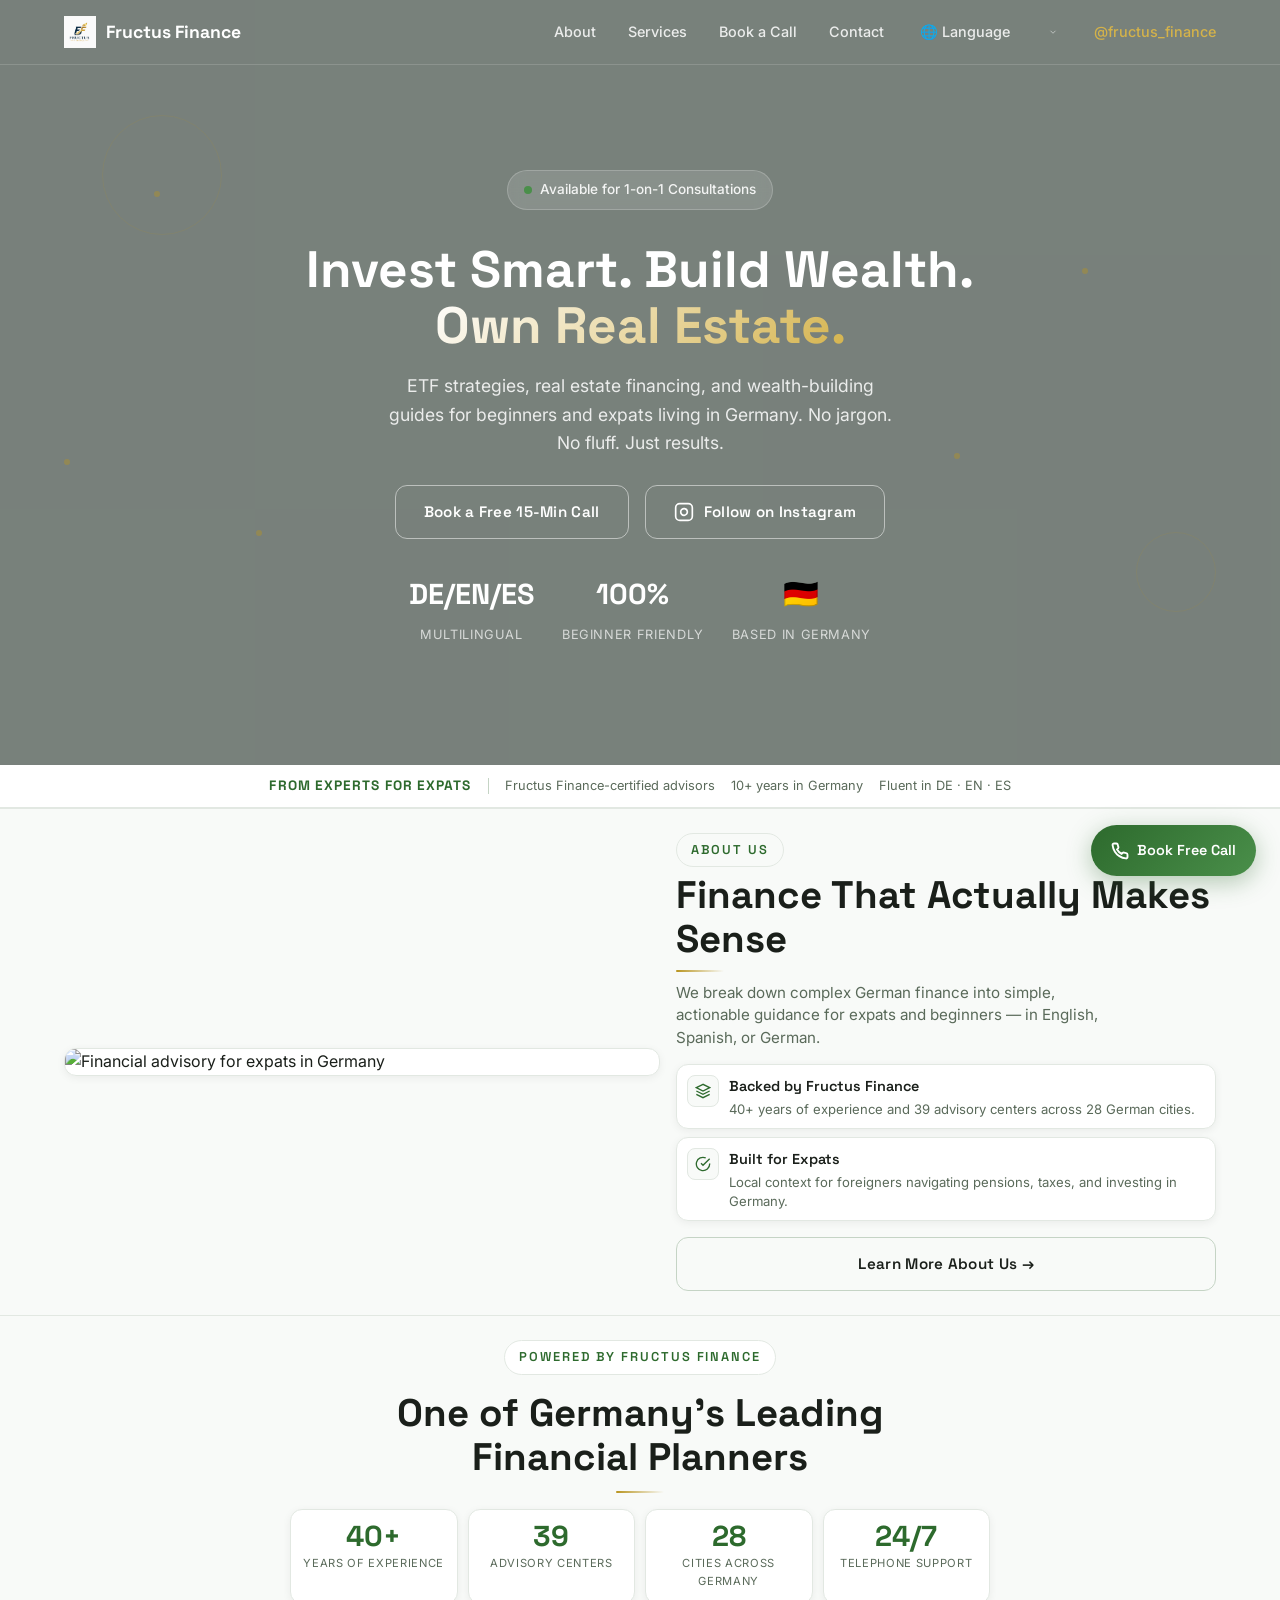
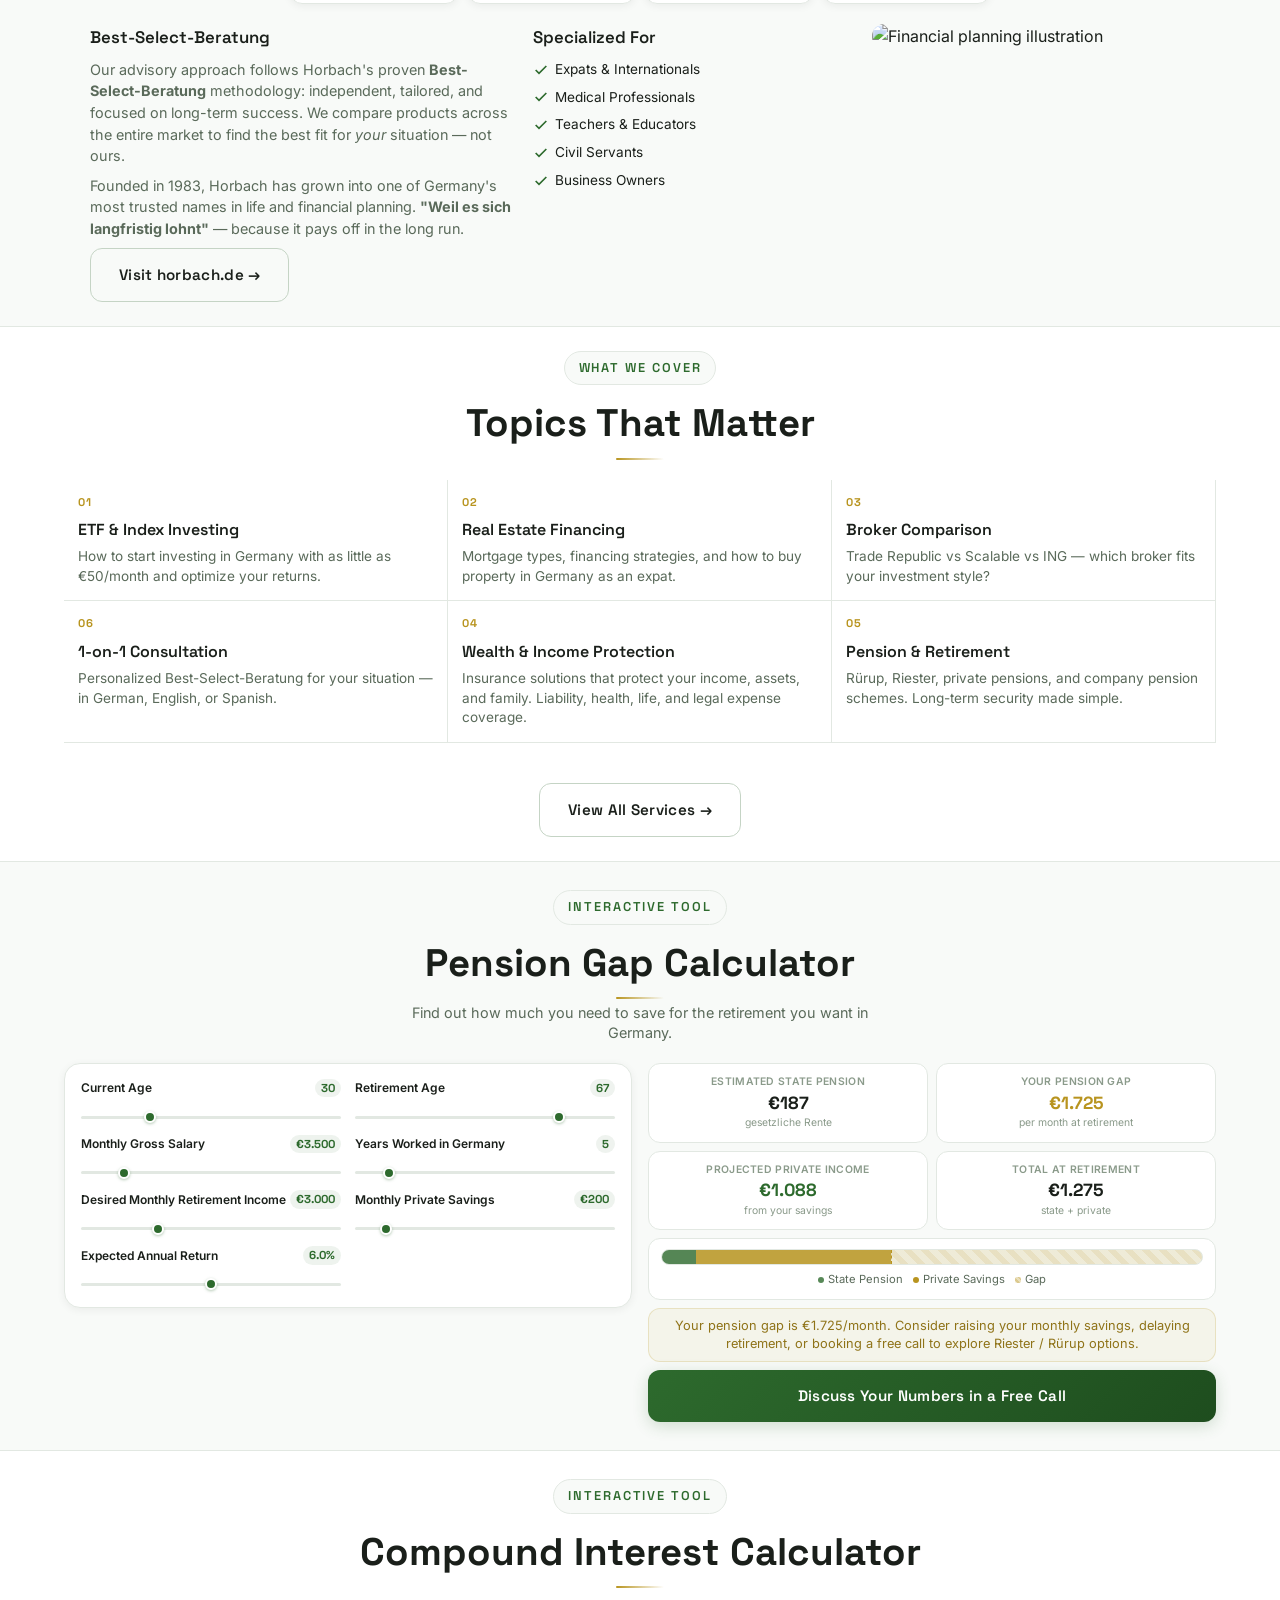
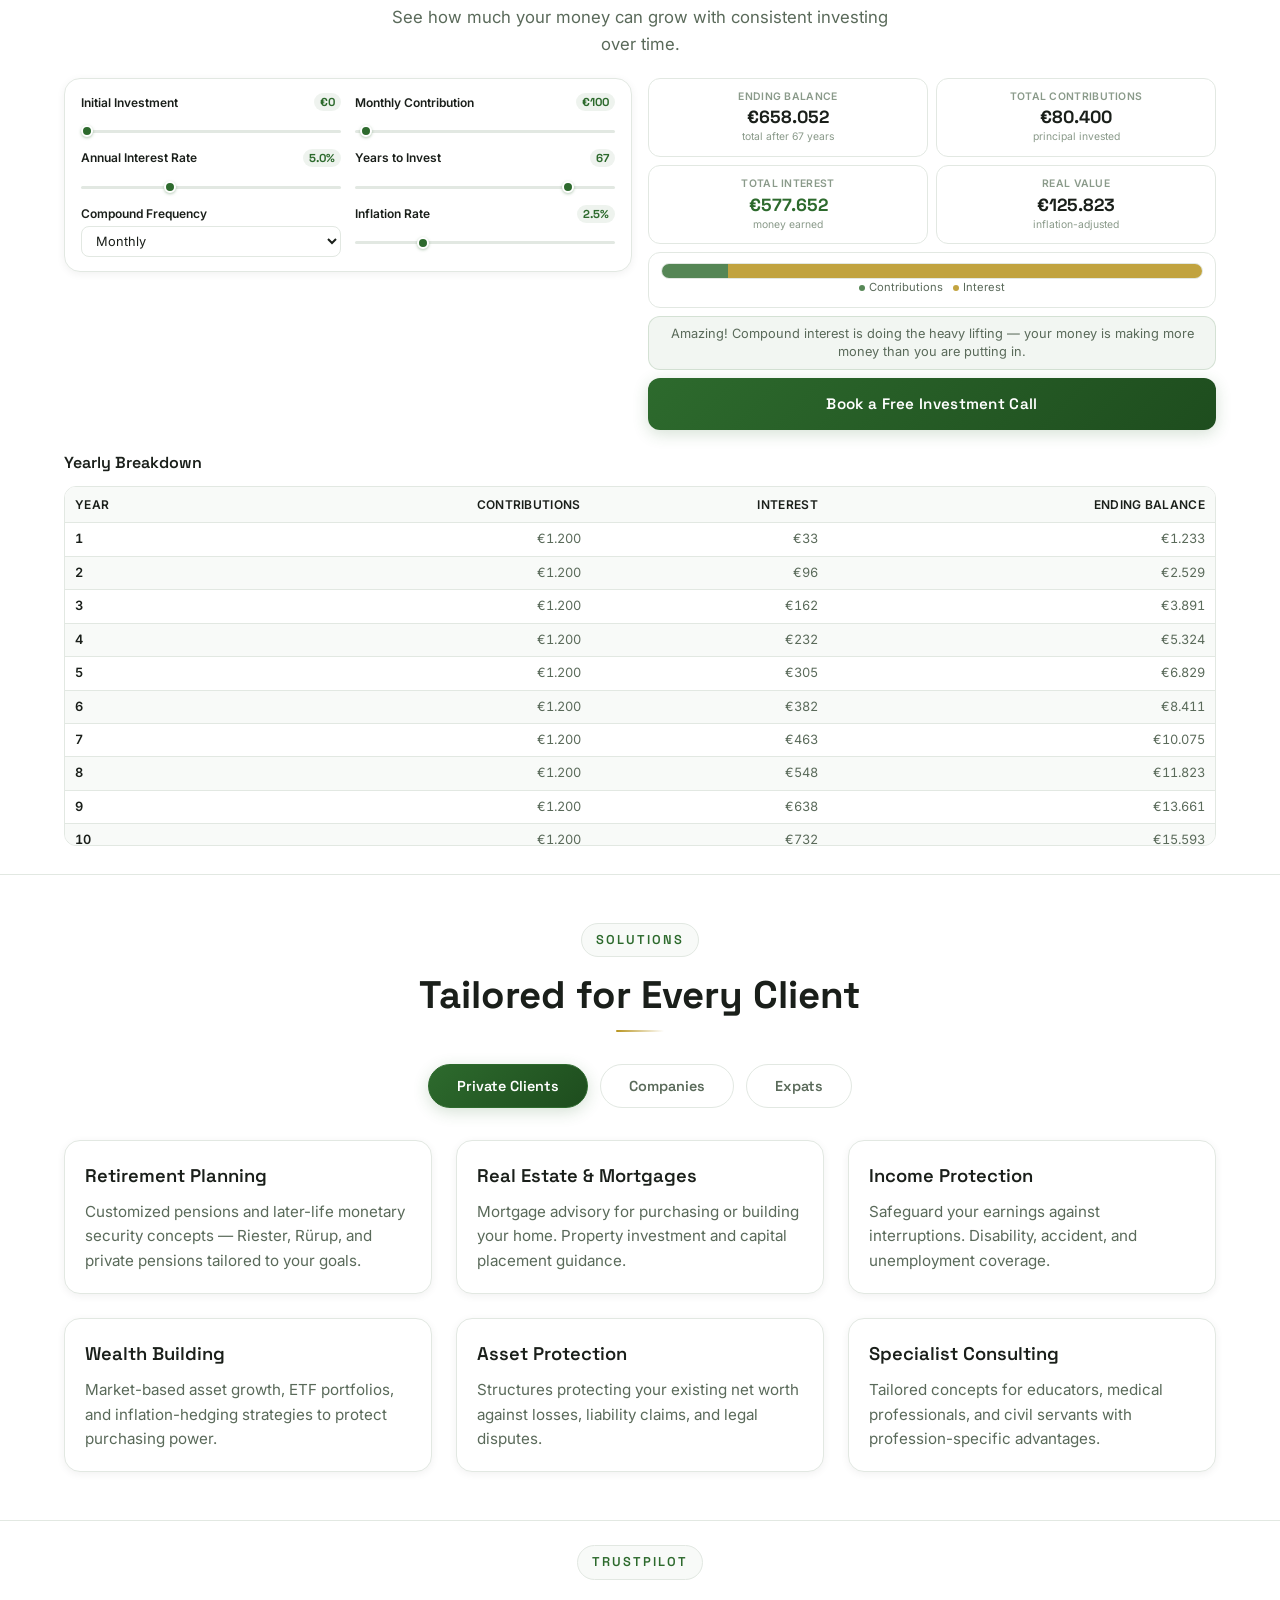
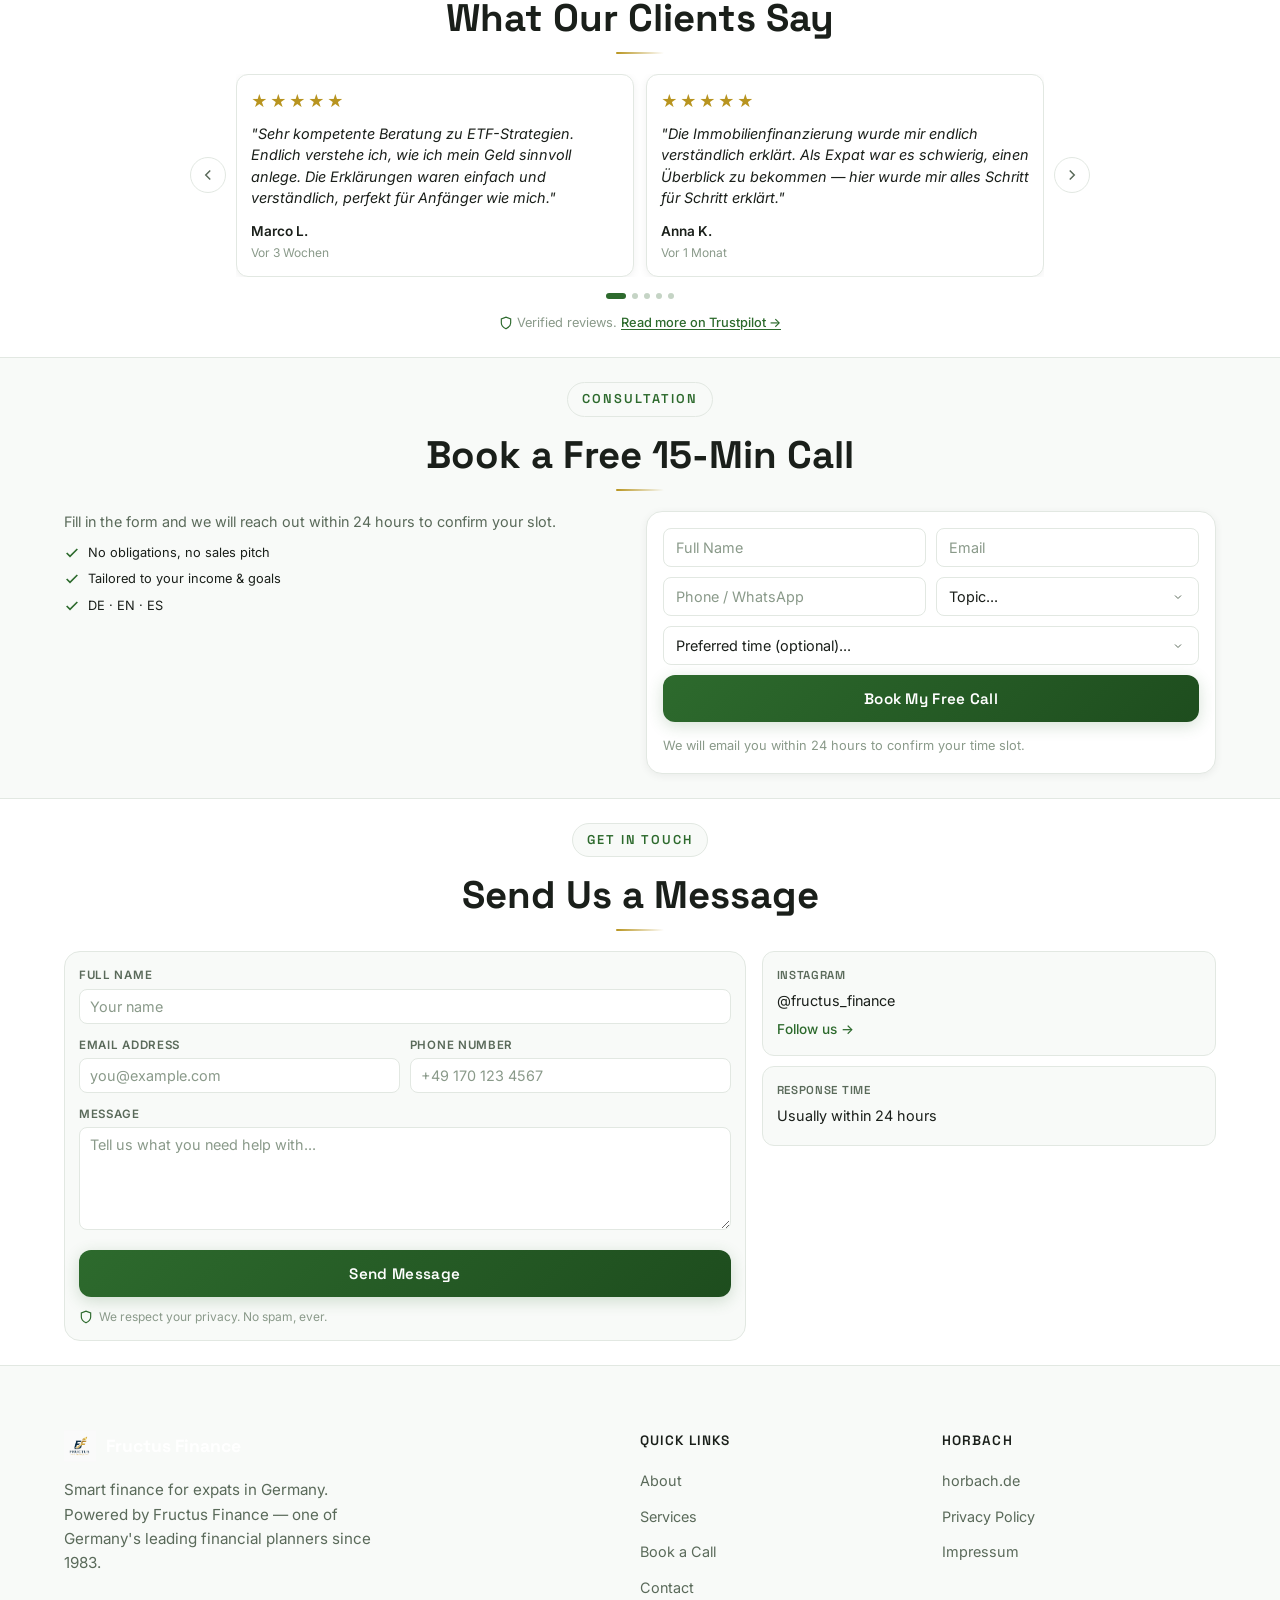
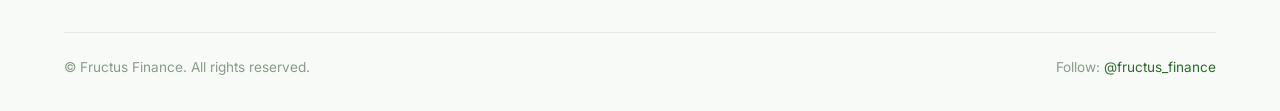
==== commit 0060ed59: "Add referral tracking to booking and contact forms Each team member can now share a unique link like" ====
--- a/index.html
+++ b/index.html
@@ -408,7 +408,7 @@
                         <input type="range" id="intRate" min="0" max="15" step="0.5" value="5" class="calc-slider">
                     </div>
                     <div class="calc-group">
-                        <label for="intYears">Years to Invest <span class="calc-val" id="valYears">67</span></label>
+                        <label for="intYears">Years to Invest <span class="calc-val" id="intValYears">67</span></label>
                         <input type="range" id="intYears" min="1" max="80" step="1" value="67" class="calc-slider">
                     </div>
                     <div class="calc-group">
@@ -704,6 +704,7 @@
                                 <option value="evening">Evening (17:00 – 20:00)</option>
                             </select>
                         </div>
+                        <input type="hidden" name="referred_by" id="bookReferredBy" value="">
                         <button type="submit" class="btn btn-primary btn-full">Book My Free Call</button>
                         <p class="form-note">We will email you within 24 hours to confirm your time slot.</p>
                     </form>
@@ -740,6 +741,7 @@
                         <label for="message">Message</label>
                         <textarea id="message" name="message" rows="5" placeholder="Tell us what you need help with..." required></textarea>
                     </div>
+                    <input type="hidden" name="referred_by" id="contactReferredBy" value="">
                     <button type="submit" class="btn btn-primary btn-full">
                         <span class="btn-text">Send Message</span>
                         <span class="btn-loader" hidden>Sending...</span>
